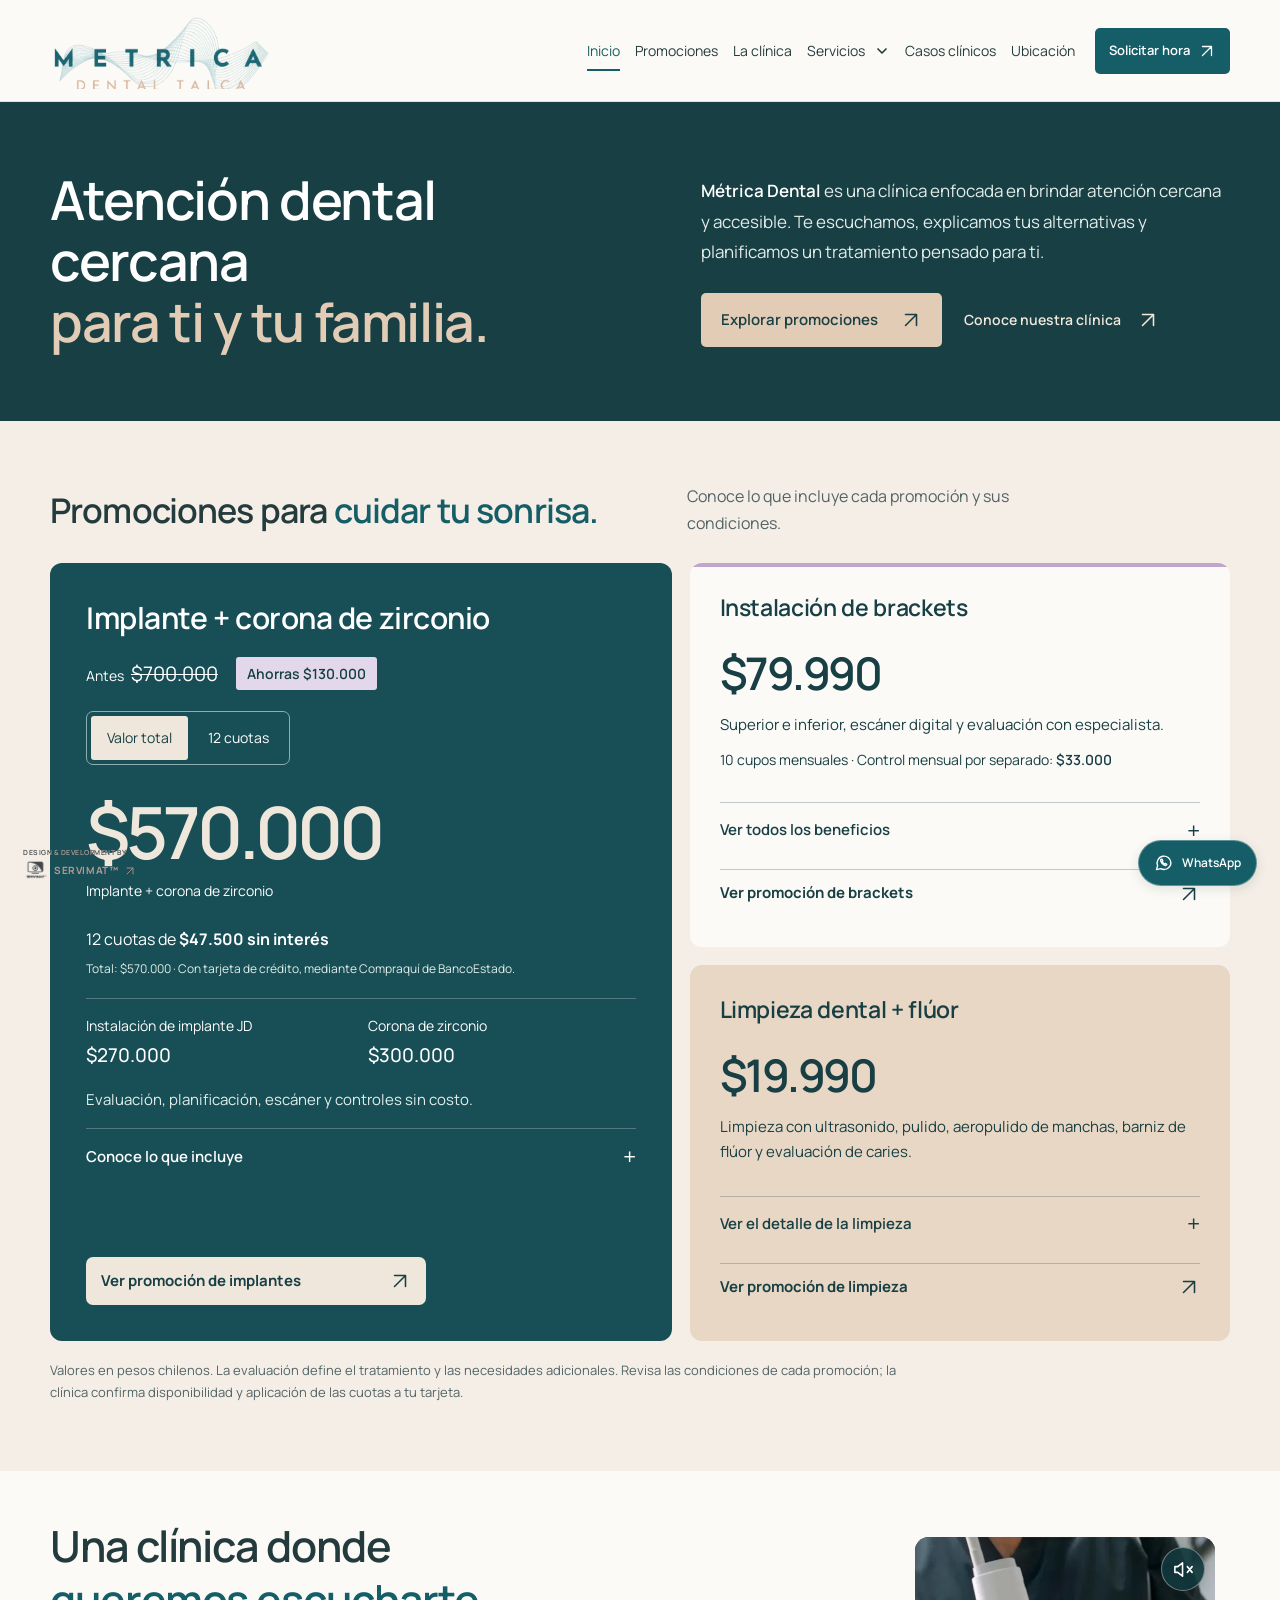
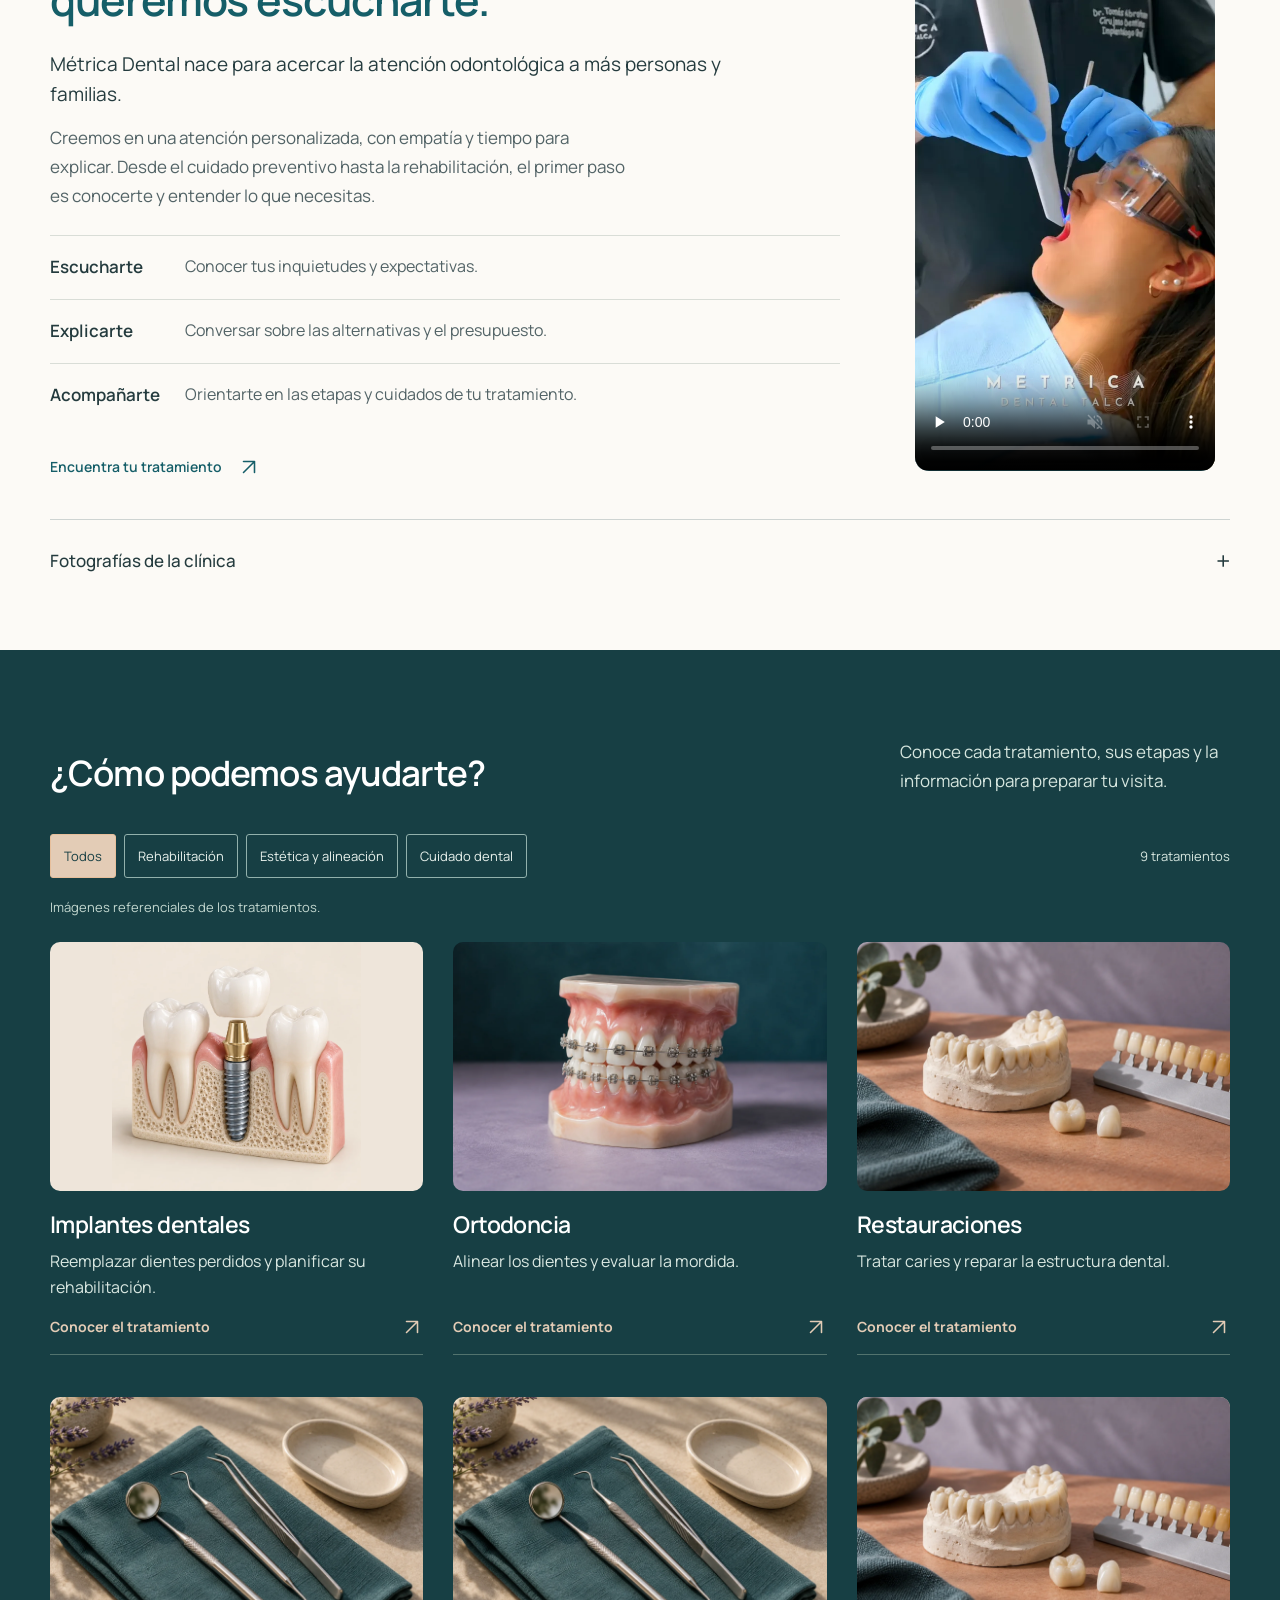
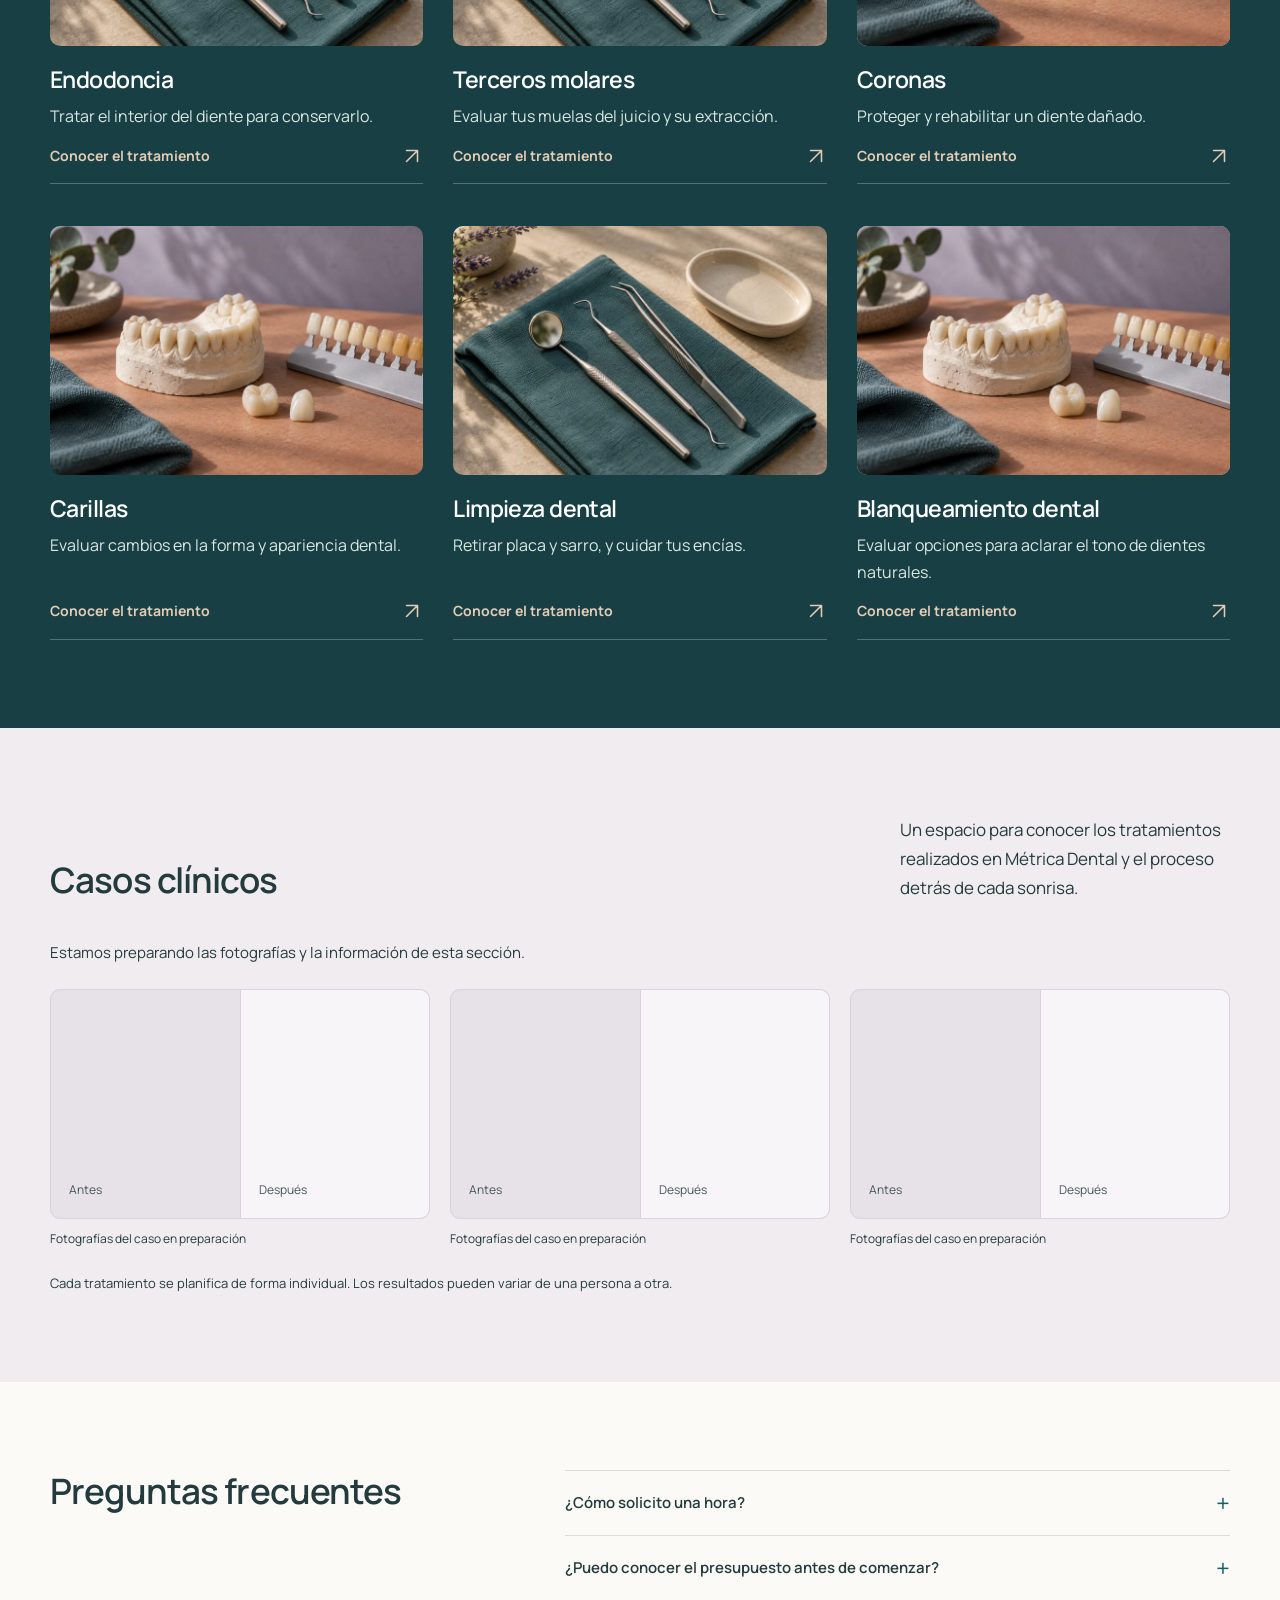
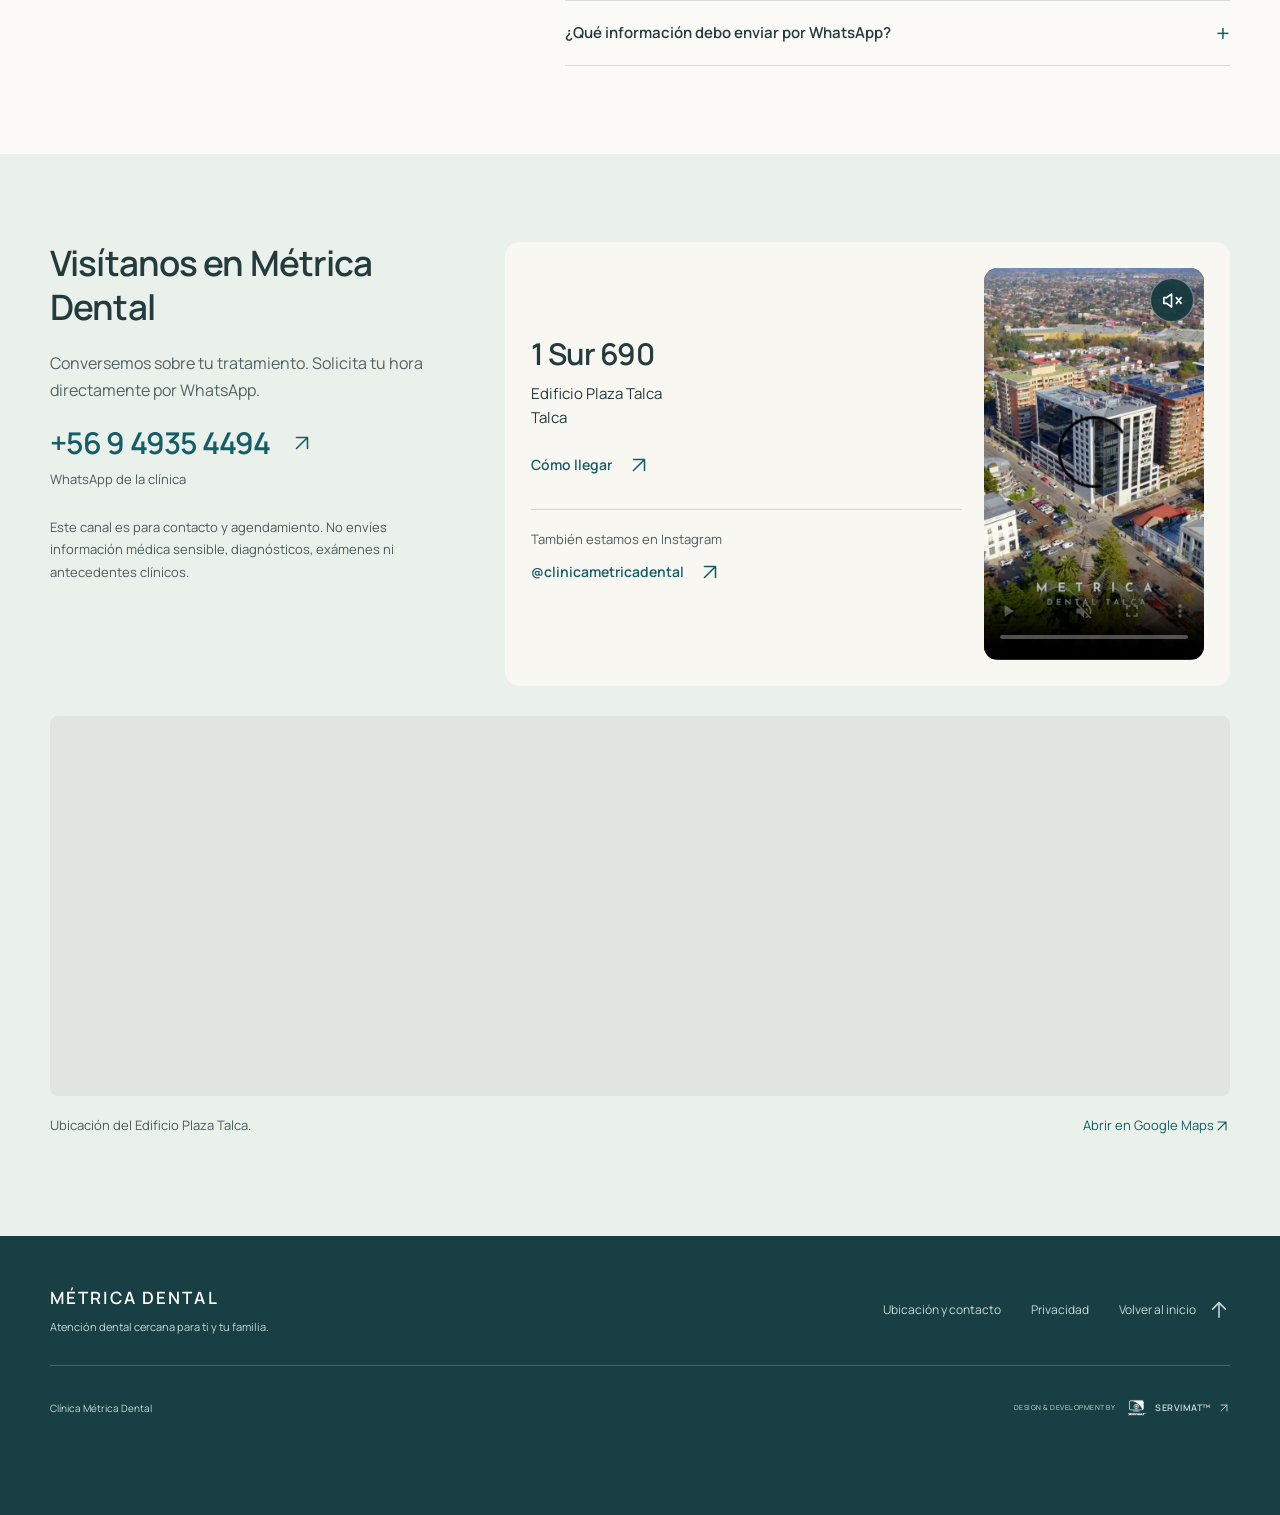
==== site/index.html @ 556d8498 "Apply approved draft palette only to homepage" ====
<!doctype html>
<html lang="es-CL">
<head>
  <meta charset="utf-8">
  <meta name="viewport" content="width=device-width, initial-scale=1, viewport-fit=cover">
  <meta name="robots" content="index, follow">
  <meta name="theme-color" content="#155e68">
  <title>Métrica Dental · Atención dental para ti y tu familia</title>
  <meta name="description" content="Atención dental cercana para ti y tu familia. Conoce la clínica, sus tratamientos, promociones y ubicación. Solicita tu hora por WhatsApp.">
  <meta property="og:title" content="Métrica Dental · Atención dental para ti y tu familia">
  <meta property="og:description" content="Atención dental cercana para ti y tu familia. Conoce la clínica, sus tratamientos, promociones y ubicación. Solicita tu hora por WhatsApp.">
  <meta property="og:type" content="website">
  <meta property="og:locale" content="es_CL">
  <link rel="canonical" href="https://metricadental.cl/">
  <meta property="og:url" content="https://metricadental.cl/">
  <meta property="og:site_name" content="Métrica Dental">
  <link rel="icon" href="favicon.ico?v=clinic-3" sizes="any">
  <link rel="icon" type="image/png" href="assets/favicon-clinica-transparente.png" sizes="192x192">
  <link rel="apple-touch-icon" href="assets/apple-touch-icon.png?v=clinic-2">
  <link rel="stylesheet" href="styles.css?v=dd9e90a23cf4">
  <link rel="stylesheet" href="home-colors.css?v=558451657355">
  <script src="script.js?v=d3434cabc00f" defer></script>
</head>
<body class="clinic-home">
  <a class="skip-link" href="#contenido">Saltar al contenido</a>
  <header class="site-header">
    <div class="header-inner wrap">
      <a class="brand" href="#inicio" aria-label="Métrica Dental, inicio"><span class="logo-crop"><img src="assets/logo.png" alt="Métrica Dental" width="1221" height="1129"></span></a>
      <div class="header-actions"><a class="header-home" href="#inicio" aria-current="location">Inicio</a><button class="menu-toggle" type="button" aria-expanded="false" aria-controls="navigation"><span>Menú</span><svg viewBox="0 0 24 24" aria-hidden="true"><path d="M4 8h16M4 16h16"/></svg></button></div>
      <nav id="navigation" class="navigation" aria-label="Navegación principal">
        <a href="#inicio" aria-current="location">Inicio</a>
        <a href="#promociones">Promociones</a>
        <a href="#clinica">La clínica</a>
        <details class="services-menu"><summary>Servicios <svg viewBox="0 0 16 16" aria-hidden="true"><path d="m4 6 4 4 4-4"/></svg></summary><div class="service-submenu">
              <a href="implantes.html">Implantes dentales</a>
              <a href="ortodoncia.html">Ortodoncia</a>
              <a href="restauraciones.html">Restauraciones</a>
              <a href="endodoncia.html">Endodoncia</a>
              <a href="terceros-molares.html">Terceros molares</a>
              <a href="coronas.html">Coronas</a>
              <a href="carillas.html">Carillas</a>
              <a href="limpieza-dental.html">Limpieza dental</a>
              <a href="blanqueamiento.html">Blanqueamiento dental</a>
              <a class="all-services" href="#tratamientos">Ver todos los servicios <svg class="icon-arrow icon-arrow-ne" viewBox="0 0 24 24" aria-hidden="true" focusable="false"><path d="M6 18 18 6M6 6h12v12"/></svg></a>
        </div></details>
        <a href="#casos">Casos clínicos</a><a href="#contacto">Ubicación</a>
        <a class="button button-small" href="https://wa.me/56949354494?text=Hola%2C%20quiero%20solicitar%20una%20hora%20en%20M%C3%A9trica%20Dental." target="_blank" rel="noopener noreferrer">Solicitar hora <svg class="icon-arrow icon-arrow-ne" viewBox="0 0 24 24" aria-hidden="true" focusable="false"><path d="M6 18 18 6M6 6h12v12"/></svg></a>
      </nav>
    </div>
  </header>
  <main id="contenido">

    <section class="clinic-intro-band" id="inicio" aria-labelledby="hero-title"><div class="clinic-intro wrap">
      <h1 id="hero-title">Atención dental cercana <span>para ti y tu familia.</span></h1>
      <div class="clinic-intro-copy"><p><strong>Métrica Dental</strong> es una clínica enfocada en brindar atención cercana y accesible. Te escuchamos, explicamos tus alternativas y planificamos un tratamiento pensado para ti.</p><div class="intro-links"><a class="button button-sand" href="#promociones">Explorar promociones <svg class="icon-arrow icon-arrow-ne" viewBox="0 0 24 24" aria-hidden="true" focusable="false"><path d="M6 18 18 6M6 6h12v12"/></svg></a><a class="text-link" href="#clinica">Conoce nuestra clínica <svg class="icon-arrow icon-arrow-ne" viewBox="0 0 24 24" aria-hidden="true" focusable="false"><path d="M6 18 18 6M6 6h12v12"/></svg></a></div></div>
    </div></section>
    <section class="home-promotions" id="promociones" aria-labelledby="promotions-title">
      <div class="wrap">
        <div class="promotions-heading">
          <h2 id="promotions-title">Promociones para <span>cuidar tu sonrisa.</span></h2>
          <p>Conoce lo que incluye cada promoción y sus condiciones.</p>
        </div>
        <!-- Añadir ofertas como artículos hermanos. Guía y plantilla: docs/PROMOCIONES.md. -->
        <div class="promotion-showcase">
          <article class="home-offer home-offer-featured" aria-labelledby="implant-offer-title">
            <h3 id="implant-offer-title">Implante + corona de zirconio</h3>
            <div class="promotion-comparison"><p>Antes <s>$700.000</s></p><strong>Ahorras $130.000</strong></div><div class="price-switch" data-price-switch>
              <div class="price-options" role="group" aria-label="Ver precio total o en cuotas" hidden>
                <button type="button" data-price-mode="total" aria-pressed="true">Valor total</button><button type="button" data-price-mode="installments" aria-pressed="false">12 cuotas</button>
              </div>
              <p class="promotion-price" aria-live="polite" aria-atomic="true"><strong data-price-amount>$570.000</strong><span data-price-caption>Implante + corona de zirconio</span></p>
              <p class="price-payment-note">12 cuotas de <strong>$47.500 sin interés</strong><span>Total: $570.000 · Con tarjeta de crédito, mediante Compraquí de BancoEstado.</span></p>
            </div>
            <div class="home-offer-breakdown"><p>Instalación de implante JD <strong>$270.000</strong></p><p>Corona de zirconio <strong>$300.000</strong></p></div>
            <p class="home-offer-includes">Evaluación, planificación, escáner y controles sin costo.</p>
            <details class="promotion-details"><summary>Conoce lo que incluye <span aria-hidden="true">+</span></summary><div class="home-implant-preview"><img src="assets/implante-3d.webp" alt="Ilustración de un implante y su corona, entre dos dientes" width="1254" height="1254" loading="lazy"><div class="implant-credentials">
              <div class="implant-origin"><img src="assets/jdentalcare.png" alt="JDentalCare" width="201" height="170" loading="lazy"><div class="implant-italy"><svg class="italy-flag" viewBox="0 0 60 40" aria-hidden="true" focusable="false"><path fill="#009246" d="M0 0h20v40H0z"/><path fill="#fff" d="M20 0h20v40H20z"/><path fill="#ce2b37" d="M40 0h20v40H40z"/></svg><p><strong>Made in Italy</strong><span>Implante de origen italiano</span></p></div></div>
              <div class="implant-guarantee"><svg class="guarantee-seal" viewBox="0 0 48 52" aria-hidden="true" focusable="false"><path d="M24 3 42 10v14c0 11-8 20-18 25C14 44 6 35 6 24V10Z"/><path d="M24 25c-3-5-5-7-8-7a7 7 0 0 0 0 14c3 0 5-2 8-7s5-7 8-7a7 7 0 0 1 0 14c-3 0-5-2-8-7Z"/></svg><p><strong>Garantía de por vida</strong><span>Para tu implante y corona.</span></p><p class="implant-guarantee-condition">Siempre que asistas a los controles indicados, incluidos en tu tratamiento.</p></div>
            </div></div><p>Corona de zirconio con laboratorio y aditamentos.</p><p class="illustration-note">Ilustración referencial; no representa un modelo específico.</p></details>
            <a class="home-offer-link" href="implantes.html#promocion">Ver promoción de implantes <svg class="icon-arrow icon-arrow-ne" viewBox="0 0 24 24" aria-hidden="true" focusable="false"><path d="M6 18 18 6M6 6h12v12"/></svg></a>
          </article>
          <article class="home-offer home-offer-lilac" aria-labelledby="brackets-offer-title">
            <div class="home-offer-top"><h3 id="brackets-offer-title">Instalación de brackets</h3><p class="home-offer-price">$79.990</p></div>
            <p class="home-offer-includes">Superior e inferior, escáner digital y evaluación con especialista.</p>
            <p class="home-offer-detail">10 cupos mensuales · Control mensual por separado: <strong>$33.000</strong></p>
            <details class="promotion-details"><summary>Ver todos los beneficios <span aria-hidden="true">+</span></summary><ul><li>Instalación superior e inferior.</li><li>Escáner digital y evaluación con especialista.</li><li>40% de descuento en tratamientos adicionales: caries, limpiezas y extracciones.</li></ul></details><a class="home-offer-link" href="ortodoncia.html#promocion">Ver promoción de brackets <svg class="icon-arrow icon-arrow-ne" viewBox="0 0 24 24" aria-hidden="true" focusable="false"><path d="M6 18 18 6M6 6h12v12"/></svg></a>
          </article>
          <article class="home-offer home-offer-sand" aria-labelledby="cleaning-offer-title">
            <div class="home-offer-top"><h3 id="cleaning-offer-title">Limpieza dental <span>+ flúor</span></h3><p class="home-offer-price">$19.990</p></div>
            <p class="home-offer-includes">Limpieza con ultrasonido, pulido, aeropulido de manchas, barniz de flúor y evaluación de caries.</p>
            <details class="promotion-details"><summary>Ver el detalle de la limpieza <span aria-hidden="true">+</span></summary><ul><li>Destartraje supragingival con ultrasonido.</li><li>Pulido coronario con pasta profiláctica.</li><li>Aeropulido de manchas.</li><li>Aplicación de barniz de flúor.</li><li>Evaluación de caries.</li></ul></details><a class="home-offer-link" href="limpieza-dental.html#promocion">Ver promoción de limpieza <svg class="icon-arrow icon-arrow-ne" viewBox="0 0 24 24" aria-hidden="true" focusable="false"><path d="M6 18 18 6M6 6h12v12"/></svg></a>
          </article>
        </div>
        <p class="home-promotions-note">Valores en pesos chilenos. La evaluación define el tratamiento y las necesidades adicionales. Revisa las condiciones de cada promoción; la clínica confirma disponibilidad y aplicación de las cuotas a tu tarjeta.</p>
      </div>
    </section>
    <section class="clinic-story section" id="clinica" aria-labelledby="about-title"><div class="wrap">
      <div class="clinic-story-grid"><div class="clinic-story-copy"><h2 id="about-title">Una clínica donde<br><span>queremos escucharte.</span></h2><p class="lead">Métrica Dental nace para acercar la atención odontológica a más personas y familias.</p><p>Creemos en una atención personalizada, con empatía y tiempo para explicar. Desde el cuidado preventivo hasta la rehabilitación, el primer paso es conocerte y entender lo que necesitas.</p><ul class="clinic-values"><li><strong>Escucharte</strong><span>Conocer tus inquietudes y expectativas.</span></li><li><strong>Explicarte</strong><span>Conversar sobre las alternativas y el presupuesto.</span></li><li><strong>Acompañarte</strong><span>Orientarte en las etapas y cuidados de tu tratamiento.</span></li></ul><a class="text-link" href="#tratamientos">Encuentra tu tratamiento <svg class="icon-arrow icon-arrow-ne" viewBox="0 0 24 24" aria-hidden="true" focusable="false"><path d="M6 18 18 6M6 6h12v12"/></svg></a></div>
      <figure class="video-card video-portrait"><video controls muted loop playsinline preload="none" width="540" height="960" poster="assets/videos/tecnologia.webp" aria-label="Tecnología para planificar tu tratamiento"><source src="assets/videos/tecnologia.mp4" type="video/mp4">Tu navegador no puede reproducir este video. <a href="assets/videos/tecnologia.mp4">Abrir video</a></video></figure></div>
      <details class="clinic-photo-disclosure" id="galeria"><summary>Fotografías de la clínica <span aria-hidden="true">+</span></summary><div class="clinic-photo-slots"><figure class="media-placeholder"><div class="media-placeholder-art" aria-hidden="true"><svg viewBox="0 0 48 48"><rect x="7" y="9" width="34" height="30" rx="2"/><circle cx="17" cy="19" r="3"/><path d="m8 34 10-9 7 6 7-11 9 14"/></svg></div><figcaption>Nuestros espacios<span>Fotografías en preparación</span></figcaption></figure><figure class="media-placeholder"><div class="media-placeholder-art" aria-hidden="true"><svg viewBox="0 0 48 48"><rect x="7" y="9" width="34" height="30" rx="2"/><circle cx="17" cy="19" r="3"/><path d="m8 34 10-9 7 6 7-11 9 14"/></svg></div><figcaption>Así te acompañamos<span>Fotografías en preparación</span></figcaption></figure></div></details>
    </div></section>
    <section class="services section" id="tratamientos" aria-labelledby="treatments-title"><div class="wrap"><div class="section-heading"><h2 id="treatments-title">¿Cómo podemos ayudarte?</h2><p>Conoce cada tratamiento, sus etapas y la información para preparar tu visita.</p></div><div class="service-browser" hidden><div class="service-filters" role="group" aria-label="Explorar servicios por área"><button type="button" data-service-filter="todos" aria-controls="service-grid" aria-pressed="true">Todos</button><button type="button" data-service-filter="rehabilitacion" aria-controls="service-grid" aria-pressed="false">Rehabilitación</button><button type="button" data-service-filter="estetica" aria-controls="service-grid" aria-pressed="false">Estética y alineación</button><button type="button" data-service-filter="cuidado" aria-controls="service-grid" aria-pressed="false">Cuidado dental</button></div><p class="service-count" aria-live="polite" aria-atomic="true">9 tratamientos</p></div><p class="service-photo-note">Imágenes referenciales de los tratamientos.</p><div class="service-grid" id="service-grid"><a class="service-link" href="implantes.html" data-service-category="rehabilitacion"><span class="service-thumb"><img src="assets/implante-3d.webp" alt="" width="1200" height="800" loading="lazy"></span><h3>Implantes dentales</h3><p>Reemplazar dientes perdidos y planificar su rehabilitación.</p><span class="service-more">Conocer el tratamiento <svg class="icon-arrow icon-arrow-ne" viewBox="0 0 24 24" aria-hidden="true" focusable="false"><path d="M6 18 18 6M6 6h12v12"/></svg></span></a><a class="service-link" href="ortodoncia.html" data-service-category="estetica"><span class="service-thumb"><img src="assets/ortodoncia-referencial.webp" alt="" width="1200" height="800" loading="lazy"></span><h3>Ortodoncia</h3><p>Alinear los dientes y evaluar la mordida.</p><span class="service-more">Conocer el tratamiento <svg class="icon-arrow icon-arrow-ne" viewBox="0 0 24 24" aria-hidden="true" focusable="false"><path d="M6 18 18 6M6 6h12v12"/></svg></span></a><a class="service-link" href="restauraciones.html" data-service-category="rehabilitacion"><span class="service-thumb"><img src="assets/rehabilitacion-referencial.webp" alt="" width="1200" height="800" loading="lazy"></span><h3>Restauraciones</h3><p>Tratar caries y reparar la estructura dental.</p><span class="service-more">Conocer el tratamiento <svg class="icon-arrow icon-arrow-ne" viewBox="0 0 24 24" aria-hidden="true" focusable="false"><path d="M6 18 18 6M6 6h12v12"/></svg></span></a><a class="service-link" href="endodoncia.html" data-service-category="rehabilitacion"><span class="service-thumb"><img src="assets/cuidado-dental-referencial.webp" alt="" width="1200" height="800" loading="lazy"></span><h3>Endodoncia</h3><p>Tratar el interior del diente para conservarlo.</p><span class="service-more">Conocer el tratamiento <svg class="icon-arrow icon-arrow-ne" viewBox="0 0 24 24" aria-hidden="true" focusable="false"><path d="M6 18 18 6M6 6h12v12"/></svg></span></a><a class="service-link" href="terceros-molares.html" data-service-category="cuidado"><span class="service-thumb"><img src="assets/cuidado-dental-referencial.webp" alt="" width="1200" height="800" loading="lazy"></span><h3>Terceros molares</h3><p>Evaluar tus muelas del juicio y su extracción.</p><span class="service-more">Conocer el tratamiento <svg class="icon-arrow icon-arrow-ne" viewBox="0 0 24 24" aria-hidden="true" focusable="false"><path d="M6 18 18 6M6 6h12v12"/></svg></span></a><a class="service-link" href="coronas.html" data-service-category="rehabilitacion"><span class="service-thumb"><img src="assets/rehabilitacion-referencial.webp" alt="" width="1200" height="800" loading="lazy"></span><h3>Coronas</h3><p>Proteger y rehabilitar un diente dañado.</p><span class="service-more">Conocer el tratamiento <svg class="icon-arrow icon-arrow-ne" viewBox="0 0 24 24" aria-hidden="true" focusable="false"><path d="M6 18 18 6M6 6h12v12"/></svg></span></a><a class="service-link" href="carillas.html" data-service-category="estetica"><span class="service-thumb"><img src="assets/rehabilitacion-referencial.webp" alt="" width="1200" height="800" loading="lazy"></span><h3>Carillas</h3><p>Evaluar cambios en la forma y apariencia dental.</p><span class="service-more">Conocer el tratamiento <svg class="icon-arrow icon-arrow-ne" viewBox="0 0 24 24" aria-hidden="true" focusable="false"><path d="M6 18 18 6M6 6h12v12"/></svg></span></a><a class="service-link" href="limpieza-dental.html" data-service-category="cuidado"><span class="service-thumb"><img src="assets/cuidado-dental-referencial.webp" alt="" width="1200" height="800" loading="lazy"></span><h3>Limpieza dental</h3><p>Retirar placa y sarro, y cuidar tus encías.</p><span class="service-more">Conocer el tratamiento <svg class="icon-arrow icon-arrow-ne" viewBox="0 0 24 24" aria-hidden="true" focusable="false"><path d="M6 18 18 6M6 6h12v12"/></svg></span></a><a class="service-link" href="blanqueamiento.html" data-service-category="estetica"><span class="service-thumb"><img src="assets/rehabilitacion-referencial.webp" alt="" width="1200" height="800" loading="lazy"></span><h3>Blanqueamiento dental</h3><p>Evaluar opciones para aclarar el tono de dientes naturales.</p><span class="service-more">Conocer el tratamiento <svg class="icon-arrow icon-arrow-ne" viewBox="0 0 24 24" aria-hidden="true" focusable="false"><path d="M6 18 18 6M6 6h12v12"/></svg></span></a></div></div></section>

    <section class="clinical-cases section" id="casos" aria-labelledby="cases-title">
      <div class="wrap">
        <div class="section-heading"><h2 id="cases-title">Casos clínicos</h2><p>Un espacio para conocer los tratamientos realizados en Métrica Dental y el proceso detrás de cada sonrisa.</p></div>
        <p class="media-pending">Estamos preparando las fotografías y la información de esta sección.</p>
        <!-- Sustituir cada espacio por un caso real autorizado. Plantilla: docs/MEDIOS.md. -->
        <div class="clinical-cases-grid">
          <div class="case-placeholder"><div class="case-image-slots" aria-hidden="true"><span>Antes</span><span>Después</span></div><p>Fotografías del caso en preparación</p></div>
          <div class="case-placeholder"><div class="case-image-slots" aria-hidden="true"><span>Antes</span><span>Después</span></div><p>Fotografías del caso en preparación</p></div>
          <div class="case-placeholder"><div class="case-image-slots" aria-hidden="true"><span>Antes</span><span>Después</span></div><p>Fotografías del caso en preparación</p></div>
        </div>
        <p class="clinical-note">Cada tratamiento se planifica de forma individual. Los resultados pueden variar de una persona a otra.</p>
      </div>
    </section>


<section class="faq section wrap" id="preguntas" aria-labelledby="faq-title"><h2 id="faq-title">Preguntas frecuentes</h2><div class="faq-list"><details><summary>¿Cómo solicito una hora?<span aria-hidden="true">+</span></summary><p>Escríbenos por WhatsApp. La clínica confirma contigo la disponibilidad y el horario de atención.</p></details><details><summary>¿Puedo conocer el presupuesto antes de comenzar?<span aria-hidden="true">+</span></summary><p>Sí. La evaluación permite definir el tratamiento y explicar sus valores. También puedes revisar las promociones y sus condiciones en la página de cada servicio.</p></details><details><summary>¿Qué información debo enviar por WhatsApp?<span aria-hidden="true">+</span></summary><p>Indica que deseas solicitar una hora y el tratamiento que te interesa. No envíes diagnósticos, exámenes ni antecedentes médicos en el mensaje de contacto inicial.</p></details></div></section><section class="contact section" id="contacto" aria-labelledby="contact-title"><div class="wrap">
      <div class="contact-layout"><div class="contact-copy"><h2 id="contact-title">Visítanos en Métrica Dental</h2><p>Conversemos sobre tu tratamiento. Solicita tu hora directamente por WhatsApp.</p><a class="contact-phone" href="https://wa.me/56949354494?text=Hola%2C%20quiero%20solicitar%20una%20hora%20en%20M%C3%A9trica%20Dental." target="_blank" rel="noopener noreferrer">+56 9 4935 4494 <svg class="icon-arrow icon-arrow-ne" viewBox="0 0 24 24" aria-hidden="true" focusable="false"><path d="M6 18 18 6M6 6h12v12"/></svg></a><span class="contact-channel">WhatsApp de la clínica</span><p class="privacy-note">Este canal es para contacto y agendamiento. No envíes información médica sensible, diagnósticos, exámenes ni antecedentes clínicos.</p></div>
      <div class="location"><div class="location-content"><address>1 Sur 690<span>Edificio Plaza Talca<br>Talca</span></address><a class="text-link" href="https://maps.app.goo.gl/6zYxd3dHFrWPg6Hu7" target="_blank" rel="noopener noreferrer">Cómo llegar <svg class="icon-arrow icon-arrow-ne" viewBox="0 0 24 24" aria-hidden="true" focusable="false"><path d="M6 18 18 6M6 6h12v12"/></svg></a><div class="location-social"><span>También estamos en Instagram</span><a href="https://www.instagram.com/clinicametricadental/" target="_blank" rel="noopener noreferrer">@clinicametricadental <svg class="icon-arrow icon-arrow-ne" viewBox="0 0 24 24" aria-hidden="true" focusable="false"><path d="M6 18 18 6M6 6h12v12"/></svg></a></div></div><figure class="video-card video-portrait"><video controls muted loop playsinline preload="none" width="540" height="960" poster="assets/videos/ubicacion.webp" aria-label="Un vistazo a nuestra ubicación"><source src="assets/videos/ubicacion.mp4" type="video/mp4">Tu navegador no puede reproducir este video. <a href="assets/videos/ubicacion.mp4">Abrir video</a></video></figure></div></div>
      <figure class="location-map"><iframe title="Google Maps: ubicación del Edificio Plaza Talca" src="https://www.google.com/maps/embed?pb=!1m14!1m8!1m3!1d3047.9128780047295!2d-71.6674969!3d-35.4273776!3m2!1i1024!2i768!4f13.1!3m3!1m2!1s0x9665c6a076110b65%3A0xe4911ef7ce898f44!2sEdificio%20Plaza%20Talca!5e1!3m2!1ses-419!2scl!4v1790452827429!5m2!1ses-419!2scl" width="1180" height="380" loading="lazy" referrerpolicy="strict-origin-when-cross-origin" allowfullscreen></iframe><figcaption>Ubicación del Edificio Plaza Talca. <a href="https://maps.app.goo.gl/6zYxd3dHFrWPg6Hu7" target="_blank" rel="noopener noreferrer">Abrir en Google Maps <svg class="icon-arrow icon-arrow-ne" viewBox="0 0 24 24" aria-hidden="true" focusable="false"><path d="M6 18 18 6M6 6h12v12"/></svg></a></figcaption></figure>
    </div></section>
  </main>
  <footer class="site-footer" id="footer">
    <div class="wrap footer-top"><div><p class="footer-name">MÉTRICA DENTAL</p><p>Atención dental cercana para ti y tu familia.</p></div><a href="#contacto">Ubicación y contacto</a><a href="privacidad.html">Privacidad</a><a href="#inicio">Volver al inicio <svg class="icon-arrow icon-arrow-up" viewBox="0 0 24 24" aria-hidden="true" focusable="false"><path d="M12 20V4m-7 7 7-7 7 7"/></svg></a></div>
    <div class="wrap footer-bottom"><small>Clínica Métrica Dental</small><div class="servimat-credit-row"><span>DESIGN &amp; DEVELOPMENT BY</span><a class="servimat-credit" href="https://www.instagram.com/servimat._/" target="_blank" rel="noopener noreferrer" aria-label="Diseño y desarrollo por SERVIMAT, visitar Instagram"><img src="assets/servimat.png" alt="" width="834" height="834"><strong>SERVIMAT™</strong><svg class="icon-arrow icon-arrow-ne" viewBox="0 0 24 24" aria-hidden="true" focusable="false"><path d="M6 18 18 6M6 6h12v12"/></svg></a></div></div>
  </footer>
  <a class="servimat-watermark" href="https://www.instagram.com/servimat._/" target="_blank" rel="noopener noreferrer" aria-label="Diseño y desarrollo por SERVIMAT, visitar Instagram"><span class="servimat-label">DESIGN &amp; DEVELOPMENT BY</span><span class="servimat-brand"><img src="assets/servimat.png" alt="" width="834" height="834"><strong>SERVIMAT™</strong><svg class="icon-arrow icon-arrow-ne" viewBox="0 0 24 24" aria-hidden="true" focusable="false"><path d="M6 18 18 6M6 6h12v12"/></svg></span></a>
  <a class="whatsapp-float" href="https://wa.me/56949354494?text=Hola%2C%20quiero%20solicitar%20una%20hora%20en%20M%C3%A9trica%20Dental." target="_blank" rel="noopener noreferrer" aria-label="Contactar por WhatsApp (abre otra pestaña)"><svg viewBox="0 0 24 24" aria-hidden="true"><path d="M20.3 11.5a8.3 8.3 0 0 1-12.2 7.3L3 20l1.3-4.9a8.3 8.3 0 1 1 16-3.6Z"/><path d="M8.1 7.7c-.8 2.4 2.4 6.8 5.4 7.3.8.1 1.5-.3 1.9-1.4l-2-1.1-.9.8a7.2 7.2 0 0 1-2.6-3l.6-.9-1-2Z"/></svg><span>WhatsApp</span></a>

</body>
</html>
---- site/styles.css ----
@font-face { font-family: Manrope; src: url('assets/fonts/manrope-400.ttf') format('truetype'); font-weight: 400; font-display: swap; }
@font-face { font-family: Manrope; src: url('assets/fonts/manrope-500.ttf') format('truetype'); font-weight: 500; font-display: swap; }
@font-face { font-family: Manrope; src: url('assets/fonts/manrope-600.ttf') format('truetype'); font-weight: 600; font-display: swap; }
@font-face { font-family: Manrope; src: url('assets/fonts/manrope-700.ttf') format('truetype'); font-weight: 700; font-display: swap; }

:root {
  --teal: #155e68;
  --deep: #173f44;
  --sand: #d8c1aa;
  --sand-light: #eee5da;
  --lilac: #e8e1ee;
  --paper: #fafaf7;
  --ink: #24383b;
  --muted: #58676a;
  --line: #d8dfdb;
  --font: Manrope, 'Segoe UI', Arial, sans-serif;
}
* { box-sizing: border-box; }
html { scroll-behavior: smooth; scroll-padding-top: 106px; }
body { margin: 0; background: var(--paper); color: var(--ink); font: 400 15px/1.7 var(--font); }
img, video { max-width: 100%; display: block; }
a { color: inherit; text-decoration: none; }
button { font: inherit; color: inherit; }
svg { display: block; fill: none; stroke: currentColor; stroke-width: 1.65; stroke-linecap: round; stroke-linejoin: round; }
h1, h2, h3, p, figure { margin: 0; }
h1, h2, h3 { font-weight: 600; letter-spacing: -.04em; }
h1 { font-size: clamp(31px, 8.7vw, 40px); line-height: 1.18; }
h2 { font-size: 28px; line-height: 1.25; }
h3 { font-size: 18px; line-height: 1.35; }
a, button, summary { -webkit-tap-highlight-color: transparent; }
:focus-visible { outline: 3px solid #956213; outline-offset: 5px; }
.wrap { width: min(1180px, calc(100% - 40px)); margin-inline: auto; }
.section { padding-block: 52px; }
.button { min-height: 50px; display: inline-flex; align-items: center; justify-content: space-between; gap: 22px; padding: 14px 19px; border: 1px solid transparent; border-radius: 5px; background: var(--teal); color: white; font-size: 13px; font-weight: 600; line-height: 1.5; transition: background .18s ease; }
.button > span { font-size: 20px; font-weight: 400; line-height: 1; }
.button-small { min-height: 44px; }
.button-sand { color: var(--deep); background: var(--sand-light); }
.text-link { display: inline-flex; align-items: center; justify-content: space-between; gap: 16px; min-height: 44px; color: var(--teal); font-size: 13px; font-weight: 600; }
.text-link > span { font-size: 20px; font-weight: 400; }
.skip-link { position: fixed; top: 8px; left: 8px; padding: 12px; background: white; z-index: 100; transform: translateY(-180%); }
.skip-link:focus { transform: none; }

/* Navigation is available without JavaScript. */
.site-header { position: sticky; top: 0; z-index: 30; background: var(--paper); border-bottom: 1px solid var(--line); }
.header-inner { display: flex; align-items: center; justify-content: space-between; flex-wrap: wrap; gap: 12px; padding-block: 12px; }
.brand { display: inline-flex; flex-shrink: 0; }
.logo-crop { position: relative; display: block; width: 145px; height: 51px; overflow: hidden; }
.logo-crop img { position: absolute; width: 145px; max-width: none; height: auto; top: -37px; left: 0; }
.menu-toggle { display: none; align-items: center; gap: 10px; min-height: 44px; padding: 10px 0 10px 12px; background: transparent; border: 0; font-size: 12px; cursor: pointer; }
.menu-toggle svg { width: 22px; height: 22px; }
.js .menu-toggle { display: flex; }
.navigation { display: flex; flex-direction: column; width: 100%; padding: 5px 0 12px; }
.navigation > a { display: flex; align-items: center; min-height: 46px; padding: 10px 8px; font-size: 14px; }
.navigation > .button { padding-inline: 16px; margin-top: 10px; }
.js .navigation { display: none; }
.js .navigation.is-open { display: flex; }
.header-actions { display: flex; align-items: center; gap: 14px; }
.header-home { display: inline-flex; align-items: center; min-height: 44px; font-size: 12px; color: var(--teal); text-decoration: underline; text-underline-offset: 4px; }
.header-actions .menu-toggle { padding-left: 0; }
.services-menu { position: relative; }
.services-menu > summary { display: flex; align-items: center; justify-content: space-between; gap: 9px; min-height: 46px; padding: 10px 8px; font-size: 14px; cursor: pointer; list-style: none; }
.services-menu > summary::-webkit-details-marker { display: none; }
.services-menu > summary svg { width: 16px; height: 16px; }
.services-menu[open] > summary svg { transform: rotate(180deg); }
.service-submenu { padding: 5px 12px; background: #edf2ef; border-left: 2px solid var(--teal); }
.service-submenu a { display: flex; align-items: center; gap: 16px; min-height: 44px; padding: 9px 10px; font-size: 13px; }
.service-submenu .all-services { border-top: 1px solid #cbd8d2; margin-top: 5px; color: var(--teal); font-weight: 600; }
.navigation [aria-current="page"] { color: var(--teal); font-weight: 700; }
.service-submenu [aria-current="page"] { background: #dce7e1; }
@media (max-width: 1099px) {
  .js .navigation { max-height: calc(100vh - 100px); max-height: calc(100svh - 100px); overflow-y: auto; overscroll-behavior: contain; }
}
@media (min-width: 1100px) {
  .header-actions { display: none; }
  .services-menu > summary { padding-inline: 0; font-size: 12px; }
  .service-submenu { position: absolute; z-index: 31; top: 100%; left: -16px; width: 275px; padding: 10px; max-height: calc(100vh - 110px); overflow-y: auto; border: 1px solid var(--line); background: var(--paper); box-shadow: 0 12px 28px #173f441a; }
}
@media (hover: hover) and (pointer: fine) {
  .service-submenu a:hover { background: #e2ebe5; }
  .services-menu > summary:hover { color: var(--teal); }
}

/* Copy and photography have separate space, without overlays. */
.hero { display: grid; gap: 29px; padding-top: 32px; padding-bottom: 27px; }
.hero h1 { max-width: 20ch; }
.hero-description { margin-top: 18px; color: var(--muted); font-size: 15px; line-height: 1.7; max-width: 46ch; }
.hero .button { margin-top: 23px; width: 100%; max-width: 345px; }
.hero-helper { margin-top: 10px; font-size: 11px; color: var(--muted); }
.hero-photo { min-width: 0; }
.hero-image { position: relative; aspect-ratio: 1.6; overflow: hidden; border-radius: 7px; background: #d5e1df; }
.hero-image img { width: 100%; height: 132%; max-width: none; object-fit: cover; object-position: 45% top; }
.hero-photo figcaption { display: flex; gap: 15px; align-items: center; justify-content: space-between; font-size: 10px; color: var(--muted); padding-top: 6px; }
.hero-photo figcaption a { display: grid; place-items: center; width: 44px; height: 44px; flex-shrink: 0; color: var(--teal); font-size: 21px; }
.quick-links { border-top: 1px solid var(--line); border-bottom: 1px solid var(--line); }
.quick-links a { display: flex; align-items: center; justify-content: space-between; gap: 16px; padding: 18px 0; font-size: 14px; font-weight: 600; }
.quick-links a + a { border-top: 1px solid var(--line); }
.quick-links small { display: block; font-weight: 500; color: var(--muted); font-size: 8px; letter-spacing: .09em; margin-bottom: 3px; }
.quick-links a > span:last-child { font-size: 22px; color: var(--teal); font-weight: 400; }
.about { display: grid; gap: 26px; }
.about-copy p { color: var(--muted); }
.about-copy .lead { font-size: 19px; line-height: 1.55; color: var(--ink); margin-bottom: 15px; }
.about-copy .text-link { margin-top: 17px; }
.section-heading { display: grid; gap: 18px; margin-bottom: 26px; }
.section-heading > p, .section-description { color: var(--muted); font-size: 14px; }
.section-description { margin-top: 16px; }
.treatments { background: #f0f3f0; }
.treatment-list { border-bottom: 1px solid var(--line); }
.treatment { display: grid; grid-template-columns: 21px 1fr 20px; align-items: start; gap: 12px; border-top: 1px solid var(--line); padding: 22px 0; }
.treatment h3 { font-size: 19px; margin-bottom: 7px; }
.treatment p { font-size: 13px; color: var(--muted); max-width: 36ch; }
.treatment-index { font-size: 10px; color: var(--muted); padding-top: 4px; }
.row-arrow { color: var(--teal); font-size: 21px; line-height: 1.5; }
.treatment-highlight { padding: 23px 16px; margin-bottom: 12px; background: var(--teal); color: white; border: 0; border-radius: 6px; }
.treatment-highlight p, .treatment-highlight .treatment-index, .treatment-highlight .row-arrow { color: #e3eeeb; }
.treatment-label { display: block; margin-top: 16px; font-size: 8px; letter-spacing: .09em; }

.implants { background: var(--deep); color: white; }
.implants :focus-visible, .site-footer :focus-visible { outline-color: var(--sand-light); }
.implants .section-heading > p { color: #d6e1df; }
.implant-layout { display: grid; gap: 28px; }
.video-figure { min-width: 0; }
.video-figure video { width: 100%; aspect-ratio: 16/9; height: auto; background: #0d2e32; border-radius: 6px; }
.video-figure figcaption { display: flex; flex-wrap: wrap; justify-content: space-between; gap: 4px 12px; color: #d6e1df; font-size: 10px; margin-top: 10px; }
.video-figure figcaption > span { color: #b8cecb; }
.implant-detail h3 { font-size: 23px; line-height: 1.4; max-width: 21ch; margin-bottom: 16px; }
.implant-detail p { color: #d6e1df; font-size: 14px; }
.implant-detail .implant-note { color: #bdcecc; font-size: 12px; border-left: 2px solid #8aacab; padding-left: 15px; margin-top: 19px; }
.implant-detail .button { margin-top: 24px; }
.campaign-section { padding-bottom: 5px; }
.campaign { display: grid; gap: 25px; padding: 29px 24px; border-radius: 7px; background: var(--lilac); }
.campaign h2 { font-size: 26px; }
.campaign p { margin-top: 17px; color: var(--muted); font-size: 14px; max-width: 47ch; }
.campaign-action { display: flex; flex-direction: column; gap: 12px; align-items: flex-start; }
.campaign-note { font-size: 10px; color: var(--muted); }
.campaign .button { width: 100%; max-width: 300px; }
.faq { display: grid; gap: 26px; }
.faq-list { border-top: 1px solid var(--line); }
.faq-list details { border-bottom: 1px solid var(--line); }
.faq-list summary { display: flex; justify-content: space-between; gap: 20px; align-items: center; padding: 20px 0; list-style: none; font-size: 14px; font-weight: 600; line-height: 1.6; cursor: pointer; }
.faq-list summary::-webkit-details-marker { display: none; }
.faq-list summary > span { font-size: 24px; line-height: 1; color: var(--teal); font-weight: 400; flex-shrink: 0; }
.faq-list details[open] summary > span { transform: rotate(45deg); }
.faq-list details > p { padding: 0 18px 23px 0; color: var(--muted); font-size: 13px; }

.contact { background: #f0f3f0; }
.contact-layout { display: grid; gap: 32px; }
.contact-copy > p { margin-top: 20px; color: var(--muted); max-width: 43ch; }
.contact-phone { display: inline-flex; min-height: 48px; gap: 20px; align-items: center; margin-top: 13px; color: var(--teal); font-weight: 600; font-size: 24px; letter-spacing: -.03em; }
.contact-phone > span { font-weight: 400; font-size: 22px; }
.contact-channel { display: block; font-size: 11px; color: var(--muted); }
.contact-copy .privacy-note { max-width: 50ch; font-size: 11px; margin-top: 26px; }
.location { background: var(--sand-light); padding: 26px 23px; border-radius: 7px; }
.location-pin { width: 28px; height: 28px; color: var(--teal); margin-bottom: 22px; }
.location address { font-size: 25px; font-weight: 600; font-style: normal; line-height: 1.3; letter-spacing: -.025em; }
.location address > span { display: block; margin-top: 9px; font-weight: 400; font-size: 15px; line-height: 1.6; letter-spacing: 0; }
.location .text-link { margin-top: 13px; font-size: 12px; }
.location-social { margin-top: 23px; padding-top: 20px; border-top: 1px solid #cfbfaf; display: flex; flex-direction: column; }
.location-social > span { font-size: 10px; color: var(--muted); }
.location-social a { display: inline-flex; min-height: 44px; align-items: center; gap: 15px; font-size: 13px; font-weight: 600; color: var(--teal); }

/* Permanent footer credit replaces the floating signature near the end. */
.site-footer { background: var(--deep); color: white; padding: 37px 0 calc(85px + env(safe-area-inset-bottom, 0px)); }
.footer-top { display: flex; flex-wrap: wrap; gap: 20px 28px; padding-bottom: 22px; border-bottom: 1px solid #486569; }
.footer-top > div { flex-basis: 100%; }
.footer-name { font-size: 17px; letter-spacing: .12em; font-weight: 600; margin-bottom: 6px; }
.footer-top p:not(.footer-name) { font-size: 11px; color: #c8d8d5; }
.footer-top > a { display: inline-flex; align-items: center; gap: 12px; min-height: 44px; font-size: 12px; color: #c8d8d5; }
.footer-bottom { display: flex; flex-direction: column; gap: 19px; padding-top: 22px; }
.footer-bottom > small { font-size: 10px; color: #c8d8d5; }
.servimat-credit-row { display: flex; align-items: center; flex-wrap: wrap; gap: 7px 10px; color: #d0d9d7; }
.servimat-credit-row > span { font-size: 7px; letter-spacing: .07em; }
.servimat-credit { display: inline-flex; align-items: center; gap: 7px; width: max-content; min-height: 44px; }
.servimat-credit img { width: 23px; height: 23px; object-fit: contain; }
.servimat-credit strong { font-size: 9px; font-weight: 600; letter-spacing: .06em; }
.servimat-credit > span { font-size: 12px; }

/* White artwork reverses against light sections without a background panel. */
.servimat-watermark { position: fixed; z-index: 60; left: max(15px, env(safe-area-inset-left, 0px)); right: auto; bottom: calc(13px + env(safe-area-inset-bottom, 0px)); display: flex; flex-direction: column; justify-content: center; width: max-content; max-width: 138px; min-height: 44px; color: #fff; mix-blend-mode: difference; opacity: .76; transition: opacity .18s ease, visibility .18s ease; }
.servimat-label { font-size: 6px; font-weight: 600; letter-spacing: .075em; white-space: nowrap; }
.servimat-brand { display: flex; align-items: center; gap: 6px; }
.servimat-brand img { width: 22px; height: 22px; object-fit: contain; }
.servimat-brand strong { font-size: 9px; letter-spacing: .06em; font-weight: 700; }
.servimat-brand > span { font-size: 12px; }
.servimat-watermark.is-hidden { opacity: 0; visibility: hidden; pointer-events: none; }
html:not(.js) .servimat-watermark { display: none; }
.whatsapp-float { position: fixed; z-index: 50; right: max(15px, env(safe-area-inset-right, 0px)); bottom: calc(14px + env(safe-area-inset-bottom, 0px)); display: flex; align-items: center; gap: 8px; min-height: 46px; padding: 11px 15px; color: white; background: var(--teal); border: 1px solid #ffffff50; border-radius: 30px; box-shadow: 0 3px 12px #132f331f; font-size: 11px; font-weight: 600; }
.whatsapp-float svg { width: 20px; height: 20px; }
.legal { max-width: 760px; padding-block: 45px 70px; }
.legal h1 { font-size: 34px; }
.legal h2 { font-size: 23px; margin: 32px 0 14px; }
.legal p { margin-top: 15px; color: var(--muted); }
.legal .notice { padding: 18px; margin-top: 23px; background: var(--lilac); border-radius: 5px; font-size: 13px; }
.back-link { font-size: 12px; min-height: 44px; display: inline-flex; align-items: center; }

@media (hover: hover) and (pointer: fine) {
  .button:hover, .whatsapp-float:hover { background: var(--deep); }
  .button-sand:hover { background: var(--sand); }
  .text-link:hover, .navigation > a:not(.button):hover, .location-social a:hover, .contact-phone:hover, .footer-top > a:hover { text-decoration: underline; text-underline-offset: 5px; }
  .treatment:not(.treatment-highlight):hover h3, .quick-links a:hover { color: var(--teal); }
  .treatment-highlight:hover { background: var(--deep); }
  .servimat-watermark:hover, .servimat-credit:hover { opacity: 1; }
}
@media (min-width: 600px) {
  .wrap { width: min(1180px, calc(100% - 64px)); }
  .section { padding-block: 66px; }
  .hero { padding-top: 42px; gap: 32px; }
  .hero h1 { font-size: 42px; }
  .hero-copy { max-width: 570px; }
  .hero-image { aspect-ratio: 1.9; }
  .quick-links { display: grid; grid-template-columns: repeat(3,1fr); }
  .quick-links a { padding: 22px 15px; font-size: 12px; align-items: flex-start; }
  .quick-links a:first-child { padding-left: 0; }
  .quick-links a:last-child { padding-right: 0; }
  .quick-links a + a { border-top: 0; border-left: 1px solid var(--line); }
  .quick-links small { font-size: 7px; }
  .treatment-list { display: grid; grid-template-columns: 1fr 1fr; column-gap: 28px; }
  .treatment { padding-block: 25px; }
  .treatment-highlight { margin: 0; padding-inline: 15px; }
  .treatment h3 { font-size: 18px; }
  .treatment p { font-size: 12px; }
  .campaign { padding: 35px; }
  .campaign-section { padding-bottom: 0; }
  .contact-layout { grid-template-columns: 1fr 1fr; gap: 32px; }
  .contact-phone { font-size: 22px; }
  .location { padding: 28px; }
  .footer-top { align-items: center; gap: 30px; }
  .footer-top > div { flex: 1; }
  .footer-bottom { flex-direction: row; justify-content: space-between; align-items: center; }
  .servimat-watermark { left: 23px; max-width: 160px; }
  .servimat-label { font-size: 7px; }
  .servimat-brand img { width: 25px; height: 25px; }
  .servimat-brand strong { font-size: 10px; }
  .whatsapp-float { right: 23px; font-size: 12px; }
}
@media (min-width: 900px) {
  h2 { font-size: 35px; }
  .section { padding-block: 88px; }
  .hero { grid-template-columns: 1fr 1fr; align-items: center; gap: 55px; padding-top: 46px; padding-bottom: 33px; }
  .hero h1 { font-size: clamp(40px, 3.75vw, 52px); line-height: 1.18; }
  .hero-description { font-size: 15px; margin-top: 25px; }
  .hero .button { width: auto; margin-top: 29px; }
  .hero-image { height: 425px; aspect-ratio: auto; }
  .hero-photo figcaption { font-size: 10px; }
  .quick-links a { font-size: 14px; padding: 23px 28px; align-items: center; }
  .quick-links small { font-size: 8px; }
  .about { grid-template-columns: 1fr 1fr; gap: 80px; }
  .about-copy .lead { font-size: 21px; }
  .section-heading { display: flex; align-items: end; justify-content: space-between; gap: 60px; margin-bottom: 38px; }
  .section-heading > p { max-width: 330px; }
  .treatment-list { column-gap: 55px; }
  .treatment { grid-template-columns: 26px 1fr 24px; gap: 20px; padding-block: 28px; }
  .treatment h3 { font-size: 21px; }
  .treatment p { font-size: 13px; }
  .treatment-highlight { padding-inline: 22px; }
  .implant-layout { grid-template-columns: 1.28fr 1fr; gap: 58px; align-items: center; }
  .implant-detail h3 { font-size: 25px; }
  .video-figure figcaption { font-size: 11px; }
  .campaign-section { padding-bottom: 0; }
  .campaign { grid-template-columns: 1.4fr 1fr; align-items: center; gap: 70px; padding: 43px 47px; }
  .campaign h2 { font-size: 32px; }
  .campaign-action { justify-self: end; }
  .campaign .button { width: auto; }
  .faq { grid-template-columns: .85fr 1.3fr; gap: 80px; }
  .faq-list summary { font-size: 15px; }
  .faq-list details > p { font-size: 14px; }
  .contact-layout { grid-template-columns: 1fr 1fr; gap: 100px; }
  .contact-phone { font-size: 30px; }
  .location { padding: 36px 40px; }
  .location address { font-size: 30px; }
  .location-social { margin-top: 20px; }
  .footer-top { padding-bottom: 28px; }
  .footer-bottom { padding-top: 20px; }
  .site-footer { padding-top: 48px; }
}
/* Service-led landing: the clinic and its procedures lead the experience. */
.hero-actions { margin-top: 24px; display: flex; flex-direction: column; align-items: flex-start; gap: 8px; }
.hero-actions .button { margin: 0; width: 100%; }
.hero-actions .text-link { font-size: 12px; }
.hero-specialty { min-width: 0; overflow: hidden; background: var(--sand-light); border-radius: 8px; }
.specialty-heading { display: flex; justify-content: space-between; gap: 10px; padding: 19px 20px 0; color: var(--teal); font-size: 8px; letter-spacing: .09em; font-weight: 600; }
.hero-specialty > img { width: 100%; height: auto; }
.hero-specialty figcaption { display: flex; align-items: center; justify-content: space-between; padding: 0 20px 17px; }
.hero-specialty figcaption div { display: grid; gap: 5px; }
.hero-specialty figcaption span { color: var(--muted); font-size: 8px; letter-spacing: .07em; }
.hero-specialty figcaption strong { font-weight: 600; font-size: 19px; }
.hero-specialty figcaption a { display: grid; place-items: center; min-width: 44px; min-height: 44px; font-size: 25px; color: var(--teal); }
.services { background: #edf2ef; }
.service-grid { display: grid; grid-template-columns: 1fr 1fr; column-gap: 22px; }
.service-link { display: flex; flex-direction: column; min-width: 0; padding: 24px 0 22px; border-top: 1px solid #cbd8d2; }
.service-icon { color: var(--teal); margin-bottom: 16px; }
.service-icon svg { width: 40px; height: 40px; stroke-width: 1.4; }
.service-link h3 { font-size: 17px; line-height: 1.3; letter-spacing: -.025em; margin-bottom: 9px; }
.service-link p { font-size: 13px; line-height: 1.65; color: var(--muted); margin-bottom: 18px; }
.service-more { display: flex; align-items: center; gap: 6px; font-size: 10px; font-weight: 700; color: var(--teal); margin-top: auto; }
.service-more span { font-size: 17px; }
.implant-guide { background: var(--paper); }
.implant-intro { display: grid; gap: 28px; }
.implant-visual { min-width: 0; }
.implant-visual img { width: 100%; height: auto; border-radius: 7px; }
.implant-visual > span { display: block; font-size: 10px; color: var(--muted); padding-top: 7px; }
.implant-benefits h3 { font-size: 22px; max-width: 27ch; }
.implant-benefits ul { list-style: none; padding: 0; margin: 18px 0; }
.implant-benefits li { padding: 16px 0; border-bottom: 1px solid var(--line); color: var(--muted); font-size: 14px; }
.implant-benefits li strong { color: var(--ink); font-weight: 600; }
.clinical-note { font-size: 12px; color: var(--muted); line-height: 1.7; }
.process-heading { border-top: 1px solid var(--line); margin-top: 36px; padding-top: 32px; }
.process-heading > span { color: var(--teal); font-size: 9px; letter-spacing: .08em; font-weight: 600; }
.process-heading h3 { font-size: 24px; margin-top: 10px; }
.implant-steps { list-style: none; margin: 25px 0 0; padding: 0; }
.implant-steps li { display: grid; grid-template-columns: 42px 1fr; gap: 17px; position: relative; padding-bottom: 29px; }
.implant-steps li:not(:last-child)::before { content: ''; position: absolute; width: 1px; background: #bed2cf; top: 42px; bottom: 0; left: 20px; }
.step-number { display: grid; align-items: center; justify-items: center; width: 42px; height: 42px; border-radius: 50%; color: var(--teal); background: #e0ebe6; font-size: 13px; font-weight: 600; }
.step-label { display: block; font-size: 9px; font-weight: 700; letter-spacing: .06em; color: var(--teal); margin: 0 0 6px; }
.implant-steps h3 { font-size: 21px; margin-bottom: 11px; }
.implant-steps p { color: var(--muted); font-size: 14px; line-height: 1.75; }
.implant-video-row { padding: 24px; background: var(--deep); color: #fff; display: grid; gap: 20px; border-radius: 8px; margin-top: 9px; }
.implant-video-row h3 { font-size: 22px; }
.implant-video-row p { color: #d6e1df; font-size: 13px; margin-top: 12px; }
.implant-video-row video { aspect-ratio: 16 / 9; width: 100%; height: auto; border-radius: 5px; background: #163438; object-fit: contain; }
.implant-video-row :focus-visible { outline-color: var(--sand-light); }
.guide-end { padding-top: 25px; display: flex; flex-direction: column; gap: 17px; align-items: flex-start; }
.guide-end p { font-size: 14px; color: var(--muted); }
.procedures { background: #edf2ef; }
.procedure-list { border-top: 1px solid #cbd8d2; }
.procedure { border-bottom: 1px solid #cbd8d2; }
.procedure > summary { display: flex; gap: 15px; align-items: center; padding: 21px 0; cursor: pointer; list-style: none; }
.procedure > summary::-webkit-details-marker { display: none; }
.procedure-icon { color: var(--teal); }
.procedure-icon svg { width: 33px; height: 33px; stroke-width: 1.5; }
.procedure summary strong { display: block; font-weight: 600; font-size: 17px; line-height: 1.4; letter-spacing: -.025em; }
.procedure summary small { display: block; font-size: 10px; color: var(--muted); margin-top: 5px; }
.procedure-toggle { margin-left: auto; color: var(--teal); font-size: 27px; flex-shrink: 0; font-weight: 400; }
.procedure[open] .procedure-toggle { transform: rotate(45deg); }
.procedure-content { padding: 0 0 22px; }
.procedure-intro { font-size: 14px; line-height: 1.75; max-width: 76ch; color: var(--muted); padding-bottom: 23px; }
.procedure-steps { display: grid; gap: 23px; padding: 0; margin: 0; list-style: none; }
.procedure-steps li { display: flex; gap: 13px; }
.procedure-steps li > span { color: var(--teal); font-size: 12px; font-weight: 600; padding-top: 3px; }
.procedure-steps h4 { font-size: 15px; font-weight: 600; margin: 0 0 7px; }
.procedure-steps p { margin: 0; font-size: 14px; color: var(--muted); }
.process-note { margin-top: 22px; }
.promotions { background: var(--paper); }
.promotion-grid { display: grid; gap: 24px; }
.promotion-card { overflow: hidden; border-radius: 8px; display: flex; flex-direction: column; background: #eee7f3; }
.promotion-limpieza { background: var(--sand-light); }
.promotion-top { display: flex; justify-content: space-between; flex-wrap: wrap; align-items: center; gap: 10px; padding: 21px 23px 0; font-size: 8px; font-weight: 600; color: var(--teal); letter-spacing: .055em; }
.promotion-tag { border: 1px solid #abb8b7; border-radius: 30px; padding: 5px 9px; }
.promotion-copy { padding: 24px 23px; flex: 1; display: flex; flex-direction: column; align-items: flex-start; }
.promotion-copy h3 { font-size: 26px; max-width: 18ch; }
.promotion-copy .promotion-price { font-size: 44px; font-weight: 600; letter-spacing: -.05em; line-height: 1.3; color: var(--deep); margin-top: 16px; }
.promotion-price span { font-size: 12px; font-weight: 400; letter-spacing: 0; }
.price-description { font-size: 12px; color: var(--muted); }
.monthly-price { display: flex; justify-content: space-between; gap: 15px; width: 100%; align-items: center; border-top: 1px solid #cbc2d3; border-bottom: 1px solid #cbc2d3; padding: 13px 0; margin-top: 22px; font-size: 12px; }
.monthly-price strong { font-size: 20px; font-weight: 600; }
.promotion-copy h4 { font-size: 12px; margin: 23px 0 9px; font-weight: 700; }
.promotion-copy ul { padding: 0 0 0 17px; margin: 0 0 24px; font-size: 13px; color: #465457; line-height: 1.75; }
.promotion-copy li { padding: 3px 0; }
.promotion-copy .button { width: 100%; margin-top: auto; font-size: 12px; }
.promotion-copy .text-link { font-size: 12px; margin-top: 8px; }
.promotion-poster { width: 100%; margin-top: 13px; border-top: 1px solid #c9c2c7; }
.promotion-poster summary { font-size: 10px; cursor: pointer; padding: 16px 0 4px; min-height: 44px; color: var(--muted); }
.promotion-poster img { margin-top: 15px; width: 100%; height: auto; border-radius: 4px; }
.promotion-conditions { margin-top: 21px; font-size: 11px; color: var(--muted); max-width: 100ch; }
.location-map { margin-top: 30px; }
.location-map iframe { display: block; width: 100%; height: 310px; border: 0; border-radius: 8px; background: #e0e5df; }
.location-map figcaption { display: flex; flex-wrap: wrap; justify-content: space-between; gap: 7px 16px; align-items: center; margin-top: 8px; color: var(--muted); font-size: 10px; }
.location-map figcaption a { display: inline-flex; min-height: 44px; align-items: center; color: var(--teal); }
@media (max-width: 599px) {
  .whatsapp-float { width: 48px; height: 48px; padding: 0; justify-content: center; }
  .whatsapp-float > span { display: none; }
}
@media (hover: hover) and (pointer: fine) {
  .service-link:hover h3, .procedure > summary:hover strong { color: var(--teal); }
  .service-link:hover .service-more { text-decoration: underline; text-underline-offset: 4px; }
}
@media (min-width: 600px) {
  .hero-actions { flex-direction: row; flex-wrap: wrap; gap: 5px 25px; align-items: center; }
  .hero-actions .button { width: auto; }
  .hero-specialty { max-width: 650px; }
  .service-grid { grid-template-columns: repeat(3, 1fr); gap: 0 30px; }
  .service-link { padding-block: 27px; }
  .service-link h3 { font-size: 19px; }
  .service-link p { font-size: 13px; }
  .service-more { font-size: 11px; }
  .implant-intro { grid-template-columns: 1fr 1fr; align-items: center; gap: 30px; }
  .implant-benefits h3 { font-size: 24px; }
  .implant-benefits li { font-size: 13px; padding-block: 13px; }
  .process-heading { margin-top: 45px; padding-top: 35px; }
  .implant-steps li { grid-template-columns: 56px 1fr; gap: 24px; padding-bottom: 31px; }
  .implant-steps li:not(:last-child)::before { left: 27px; top: 56px; }
  .step-number { width: 56px; height: 56px; font-size: 17px; }
  .implant-steps h3 { font-size: 24px; }
  .implant-steps p { max-width: 78ch; }
  .implant-video-row { grid-template-columns: .9fr 1fr; align-items: center; gap: 28px; padding: 28px; }
  .guide-end { flex-direction: row; align-items: center; justify-content: space-between; }
  .guide-end p { max-width: 32ch; }
  .procedure summary strong { font-size: 20px; }
  .procedure summary small { font-size: 12px; }
  .procedure-steps { grid-template-columns: 1fr 1fr; gap: 25px 35px; }
  .procedure-content { padding-left: 48px; padding-bottom: 30px; }
  .promotion-grid { grid-template-columns: 1fr 1fr; }
  .promotion-copy { padding: 24px; }
  .promotion-copy h3 { font-size: 25px; }
  .promotion-copy .button { font-size: 11px; padding-inline: 12px; gap: 10px; }
  .promotion-copy .text-link { font-size: 11px; }
  .promotion-copy ul { font-size: 12px; }
  .location-map iframe { height: 380px; }
}
@media (min-width: 900px) {
  .hero { gap: 60px; grid-template-columns: 1.05fr 1fr; }
  .hero-actions { margin-top: 28px; flex-direction: column; align-items: flex-start; gap: 10px; }
  .hero .hero-actions .button { margin: 0; }
  .hero-specialty figcaption { padding: 0 28px 24px; }
  .specialty-heading { padding: 25px 28px 0; font-size: 9px; }
  .hero-specialty figcaption strong { font-size: 22px; }
  .service-grid { gap: 0 48px; }
  .service-link { display: grid; grid-template-columns: 49px 1fr; gap: 0 18px; padding-block: 31px; }
  .service-icon { grid-row: 1 / 4; margin: 0; }
  .service-link h3 { font-size: 20px; }
  .service-link p { margin-bottom: 15px; }
  .implant-intro { grid-template-columns: 1fr 1fr; gap: 70px; }
  .implant-benefits h3 { font-size: 28px; }
  .implant-benefits li { font-size: 15px; padding-block: 17px; }
  .process-heading { margin-top: 55px; padding-top: 44px; }
  .process-heading h3 { font-size: 30px; }
  .implant-steps { max-width: 960px; margin-top: 35px; }
  .implant-steps li { gap: 32px; padding-bottom: 37px; }
  .implant-steps h3 { font-size: 27px; }
  .implant-steps p { font-size: 15px; }
  .implant-video-row { grid-template-columns: 1fr 1.1fr; gap: 65px; padding: 34px 40px; }
  .implant-video-row h3 { font-size: 28px; }
  .guide-end p { max-width: none; }
  .procedure > summary { padding-block: 25px; gap: 24px; }
  .procedure-icon svg { width: 40px; height: 40px; }
  .procedure summary strong { font-size: 23px; }
  .procedure-content { padding-left: 64px; padding-bottom: 37px; }
  .procedure-steps { gap: 30px 60px; }
  .procedure-steps h4 { font-size: 17px; }
  .procedure-steps p { font-size: 14px; }
  .promotion-grid { gap: 34px; }
  .promotion-top { padding: 28px 34px 0; font-size: 10px; }
  .promotion-copy { padding: 27px 34px 32px; }
  .promotion-copy h3 { font-size: 30px; max-width: none; }
  .promotion-copy .promotion-price { font-size: 53px; }
  .promotion-copy ul { font-size: 14px; }
  .promotion-copy .button, .promotion-copy .text-link { font-size: 13px; }
  .promotion-copy .button { padding-inline: 20px; }
  .promotion-copy h4 { font-size: 13px; }
  .promotion-conditions { font-size: 12px; }
  .location-map { margin-top: 40px; }
}
@media (prefers-reduced-motion: reduce) {
  html { scroll-behavior: auto; }
  *, *::before, *::after { transition: none !important; animation: none !important; }
}

/* Dedicated implant treatment page. */
.implant-campaign [hidden] { display: none !important; }
.implant-hero { display: grid; gap: 28px; padding-block: 35px 40px; }
.implant-hero h1 { max-width: 19ch; font-size: clamp(32px, 8.9vw, 42px); line-height: 1.16; }
.implant-hero h1 > span { color: var(--teal); }
.implant-hero-description { max-width: 49ch; margin-top: 20px; color: var(--muted); font-size: 14px; }
.implant-professional { padding-left: 15px; border-left: 2px solid var(--sand); margin-top: 23px; display: flex; flex-direction: column; gap: 4px; }
.implant-professional strong { font-size: 14px; font-weight: 600; }
.implant-hero-copy > .button { margin-top: 23px; width: 100%; }
.implant-hero-copy > .text-link { margin-top: 6px; }
.implant-film { min-width: 0; align-self: center; overflow: hidden; border-radius: 8px; background: var(--deep); color: #fff; }
.implant-film video { width: 100%; height: auto; aspect-ratio: 16 / 9; object-fit: contain; background: #eee5da; }
.implant-film figcaption { padding: 15px 18px 18px; color: #d4e0dd; font-size: 11px; }
.implant-film :focus-visible { outline-color: var(--sand); outline-offset: -4px; }
.implant-offer { background: var(--sand-light); }
.offer-layout { display: grid; gap: 27px; }
.offer-prices { min-width: 0; }
.offer-price-row { padding: 23px 0; border-top: 1px solid #c9bbab; }
.offer-price-row h3 { font-size: 23px; }
.offer-price-row div > p { color: var(--muted); font-size: 12px; margin-top: 6px; }
.offer-amount { color: var(--deep); font-size: 40px; font-weight: 600; letter-spacing: -.05em; line-height: 1.25; margin-top: 14px; white-space: nowrap; }
.offer-amount > span { font-size: 11px; letter-spacing: 0; font-weight: 400; }
.offer-total { display: flex; align-items: center; flex-wrap: wrap; justify-content: space-between; gap: 16px; padding: 20px 0 0; border-top: 1px solid #c9bbab; }
.offer-total > span { font-size: 14px; font-weight: 600; }
.offer-total small { display: block; font-size: 10px; font-weight: 400; color: var(--muted); letter-spacing: 0; }
.offer-total > strong { font-weight: 600; font-size: 29px; letter-spacing: -.04em; }
.offer-total > strong > small { display: inline; }
.offer-included { background: var(--paper); padding: 25px 22px; border-radius: 7px; }
.offer-included h3 { font-size: 23px; max-width: 23ch; }
.offer-included ul { list-style: none; padding: 0; margin: 22px 0; }
.offer-included li { display: flex; align-items: center; justify-content: space-between; gap: 12px; padding: 11px 0; border-bottom: 1px solid var(--line); font-size: 13px; }
.offer-included li strong { color: var(--teal); font-size: 11px; font-weight: 600; }
.offer-included .button { width: 100%; gap: 12px; font-size: 12px; }
.offer-note { margin-top: 22px; max-width: 105ch; font-size: 11px; line-height: 1.8; color: var(--muted); }
.journey-list { list-style: none; padding: 0; margin: 30px 0 0; }
.journey-list > li { display: grid; grid-template-columns: 39px minmax(0,1fr); gap: 19px; padding: 29px 0; border-top: 1px solid var(--line); }
.journey-number { color: #427078; font-size: 29px; line-height: 1; letter-spacing: -.07em; font-weight: 400; }
.journey-copy h3 { font-size: 23px; line-height: 1.3; margin-bottom: 13px; max-width: 24ch; }
.journey-copy > p { color: var(--muted); font-size: 14px; max-width: 70ch; }
.journey-detail { display: block; color: var(--teal); font-size: 11px; font-weight: 600; margin-top: 16px; }
.journey-copy img { width: 100%; height: auto; border-radius: 6px; margin-top: 22px; }
.journey-end { padding: 24px 0 0; border-top: 1px solid var(--line); display: flex; flex-direction: column; gap: 20px; }
.journey-end p { font-size: 15px; color: var(--muted); }
.journey-end strong { color: var(--ink); font-weight: 600; }
.journey-end .button { font-size: 12px; }
.implant-payment { background: var(--lilac); }
.payment-layout { display: grid; gap: 24px; }
.payment-layout > div > p { color: var(--muted); font-size: 15px; max-width: 47ch; }
.payment-layout .payment-detail { font-size: 12px !important; margin-top: 14px; }
.payment-layout .text-link { margin-top: 15px; }
.secondary-promotions { border-top: 1px solid var(--line); border-bottom: 1px solid var(--line); }
.secondary-promotions > summary { display: flex; align-items: center; justify-content: space-between; gap: 18px; min-height: 64px; padding: 17px 0; font-size: 14px; font-weight: 600; cursor: pointer; list-style: none; }
.secondary-promotions > summary::-webkit-details-marker { display: none; }
.secondary-promotions > summary > span:last-child { font-size: 27px; color: var(--teal); font-weight: 400; }
.secondary-promotions[open] > summary > span:last-child { transform: rotate(45deg); }
.secondary-promotions .promotion-grid { padding-top: 14px; }
.secondary-promotions .promotion-conditions { margin-bottom: 24px; }
.clinical-cases-grid { display: grid; gap: 25px; }
@media (min-width: 600px) {
  .implant-hero { padding-block: 44px; gap: 34px; }
  .implant-hero-copy > .button { width: auto; }
  .implant-hero-copy > .text-link { display: flex; width: max-content; }
  .implant-film { max-width: 700px; width: 100%; }
  .implant-film figcaption { padding-inline: 24px; }
  .offer-price-row { display: grid; grid-template-columns: 1fr auto; align-items: center; gap: 24px; }
  .offer-amount { margin-top: 0; }
  .offer-included { padding: 29px; }
  .offer-included h3 { max-width: none; }
  .journey-list > li { grid-template-columns: 64px minmax(0,1fr); gap: 28px; padding-block: 32px; }
  .journey-number { font-size: 45px; }
  .journey-copy h3 { font-size: 27px; max-width: none; }
  .journey-end { flex-direction: row; align-items: center; justify-content: space-between; gap: 35px; }
  .journey-end .button { max-width: 290px; }
  .payment-layout { grid-template-columns: 1fr 1fr; gap: 35px; }
  .clinical-cases-grid { grid-template-columns: 1fr 1fr; }
}
@media (min-width: 900px) {
  .implant-hero { grid-template-columns: 1fr 1fr; align-items: center; gap: 55px; padding-block: 58px 65px; }
  .implant-hero h1 { font-size: clamp(40px, 3.8vw, 53px); }
  .implant-hero-description { font-size: 15px; }
  .implant-professional { margin-top: 24px; }
  .implant-hero-copy > .text-link { margin-top: 9px; }
  .implant-film figcaption { font-size: 12px; padding-block: 21px; }
  .offer-layout { grid-template-columns: 1.15fr 1fr; gap: 50px; }
  .offer-price-row { padding-block: 26px; }
  .offer-price-row h3 { font-size: 25px; }
  .offer-amount { font-size: 42px; }
  .offer-included { padding: 31px; }
  .offer-included li { font-size: 14px; padding-block: 14px; }
  .offer-total { padding-top: 27px; }
  .offer-total > strong { font-size: 34px; }
  .offer-note { margin-top: 28px; font-size: 12px; }
  .journey-list > li { grid-template-columns: 140px minmax(0,1fr); gap: 50px; padding-block: 42px; }
  .journey-number { font-size: 64px; }
  .journey-copy h3 { font-size: 30px; }
  .journey-copy > p { font-size: 15px; }
  .journey-detail { font-size: 12px; }
  .journey-end { padding-top: 32px; }
  .journey-end p { font-size: 18px; }
  .journey-end .button { max-width: none; font-size: 13px; }
  .payment-layout { gap: 90px; }
}

/* Clinic homepage and individual treatment pages. */
[hidden] { display: none !important; }
.clinic-values { padding: 0; margin: 24px 0 0; list-style: none; }
.clinic-values li { display: grid; gap: 5px; padding-block: 17px; border-top: 1px solid var(--line); }
.clinic-values strong { font-size: 17px; font-weight: 600; }
.clinic-values span { color: var(--muted); font-size: 14px; }
.breadcrumbs { display: flex; flex-wrap: wrap; align-items: center; gap: 2px 10px; padding-top: 16px; font-size: 11px; color: var(--muted); }
.breadcrumbs a { display: inline-flex; min-height: 44px; align-items: center; text-decoration: underline; text-underline-offset: 4px; }
.breadcrumbs [aria-current] { color: var(--ink); }
.page-index { display: flex; flex-wrap: wrap; gap: 0 25px; border-top: 1px solid var(--line); padding-block: 14px; }
.page-index a { display: inline-flex; min-height: 44px; align-items: center; color: var(--teal); font-size: 13px; text-decoration: underline; text-underline-offset: 5px; }
.service-hero { display: grid; gap: 30px; padding-block: 25px 45px; }
.service-hero h1 { font-size: clamp(34px, 9vw, 52px); }
.service-lead { font-size: 21px; line-height: 1.5; color: var(--teal); margin-top: 20px; max-width: 35ch; }
.service-hero p:not(.service-lead) { margin-top: 17px; color: var(--muted); max-width: 60ch; font-size: 14px; }
.service-hero .button { margin-top: 25px; }
.service-overview { background: var(--sand-light); padding: 25px; }
.service-overview .service-icon { display: block; }
.service-overview h2 { font-size: 21px; }
.service-overview ol { list-style: none; padding: 0; margin: 20px 0 0; }
.service-overview li { border-top: 1px solid #c9bbab; }
.service-overview a { display: flex; align-items: center; gap: 14px; min-height: 50px; font-size: 13px; }
.service-overview a > span { color: var(--teal); font-size: 10px; }
.service-process .journey-list { margin-bottom: 22px; }
.service-promotion { background: #f0f3f0; }
.service-promotion-layout { display: grid; gap: 28px; }
.service-promotion-layout > div > p { color: var(--muted); margin-top: 20px; }
.service-promotion .promotion-card { width: 100%; }
.service-invitation { background: var(--sand-light); }
.service-invitation p { margin-top: 15px; color: var(--muted); }
.service-invitation .button { margin-top: 23px; }
.related h2 { font-size: 25px; margin-bottom: 24px; }
.related nav { display: grid; }
.related a { display: flex; align-items: center; justify-content: space-between; gap: 15px; min-height: 50px; padding-block: 12px; border-top: 1px solid var(--line); font-size: 14px; color: var(--teal); }
.finance-section { background: var(--deep); color: var(--paper); }
.finance-layout { display: grid; gap: 20px; }
.finance-number { font-size: clamp(110px, 31vw, 190px); line-height: .9; font-weight: 600; letter-spacing: -.085em; color: var(--sand); }
.finance-copy h2 { max-width: 24ch; font-size: 29px; line-height: 1.35; }
.finance-copy h2 strong { display: block; color: var(--sand); font-weight: 600; }
.finance-copy > p { color: #d6e1df; margin-top: 22px; max-width: 43ch; }
.finance-copy .finance-note { font-size: 12px; }
.finance-copy .text-link { color: var(--sand-light); margin-top: 14px; }
.finance-section :focus-visible { outline-color: var(--sand); }
.guarantee { display: grid; gap: 24px; }
.guarantee p { color: var(--muted); max-width: 55ch; }
.guarantee p + p { margin-top: 18px; }
.guarantee strong { color: var(--ink); font-weight: 600; }
@media (hover: hover) and (pointer: fine) {
  .service-overview a:hover, .related a:hover { text-decoration: underline; text-underline-offset: 5px; }
}
@media (min-width: 600px) {
  .clinic-values li { grid-template-columns: 140px 1fr; gap: 20px; }
  .related nav { grid-template-columns: 1fr 1fr; column-gap: 30px; }
  .finance-layout { grid-template-columns: .65fr 1fr; align-items: center; gap: 50px; }
  .finance-number { font-size: 180px; }
  .service-promotion-layout { grid-template-columns: .8fr 1.2fr; gap: 30px; align-items: start; }
  .service-hero { padding-block: 35px 55px; }
}
@media (min-width: 900px) {
  .service-hero { grid-template-columns: 1.2fr .8fr; align-items: start; gap: 85px; padding-block: 38px 65px; }
  .service-lead { font-size: 26px; }
  .service-hero p:not(.service-lead) { font-size: 15px; }
  .service-overview { padding: 30px 35px; }
  .service-overview h2 { font-size: 25px; }
  .service-overview a { font-size: 14px; }
  .service-promotion-layout { grid-template-columns: 1fr 1fr; gap: 85px; }
  .related nav { grid-template-columns: repeat(3, 1fr); column-gap: 50px; }
  .finance-layout { grid-template-columns: .65fr 1fr; gap: 90px; }
  .finance-number { font-size: 250px; justify-self: center; }
  .finance-copy h2 { font-size: 39px; }
  .guarantee { grid-template-columns: 1fr 1fr; gap: 90px; }
}

/* Brief clinic introduction, then an extensible offer grid in document order. */
.home-promotions { padding-block: 0 42px; }
.promotions-heading { display: grid; gap: 14px; margin-bottom: 24px; }
.promotions-heading h2 { max-width: 23ch; font-size: 28px; }
.promotions-heading h2 span { color: var(--teal); }
.promotions-heading > p { max-width: 42ch; color: var(--muted); font-size: 14px; }
.promotion-showcase { display: grid; gap: 14px; }
.home-offer { display: flex; flex-direction: column; min-width: 0; padding: 24px; border-radius: 6px; color: var(--deep); background: var(--lilac); }
.home-offer h3 { max-width: 22ch; font-size: 24px; line-height: 1.25; }
.home-offer-price { margin-block: 14px 16px; font-size: clamp(41px, 11vw, 48px); line-height: 1.1; font-weight: 600; letter-spacing: -.055em; white-space: nowrap; }
.home-offer-includes { font-size: 13px; line-height: 1.65; }
.home-offer-detail { margin-top: 12px; font-size: 12px; line-height: 1.65; }
.home-offer-detail strong { white-space: nowrap; font-weight: 600; }
.home-offer-link { display: flex; align-items: center; justify-content: space-between; gap: 12px; min-height: 48px; padding-block: 12px; margin-top: 20px; border-top: 1px solid #173f4440; font-size: 13px; font-weight: 700; line-height: 1.5; }
.home-offer-link > span { font-size: 23px; line-height: 1; font-weight: 400; }
.home-offer-featured { background: var(--teal); color: white; }
.home-offer-featured .home-offer-price { color: var(--sand-light); font-size: clamp(49px, 13vw, 64px); }
.home-offer-breakdown { display: grid; grid-template-columns: 1fr 1fr; gap: 15px; padding-top: 16px; border-top: 1px solid #ffffff40; font-size: 12px; line-height: 1.6; }
.home-offer-breakdown strong { display: block; font-size: 17px; font-weight: 500; margin-top: 3px; }
.home-offer-featured .home-offer-includes { margin-top: 17px; color: #e0eeea; }
.home-offer-finance { display: flex; align-items: center; gap: 17px; margin-block: 22px; }
.home-offer-finance > strong { color: var(--sand-light); font-size: 64px; letter-spacing: -.065em; font-weight: 600; line-height: .9; }
.home-offer-finance > p { font-size: 20px; font-weight: 600; line-height: 1.3; }
.home-offer-finance p > span { display: block; max-width: 30ch; margin-top: 6px; font-size: 11px; font-weight: 400; line-height: 1.6; color: #e0eeea; }
.home-offer-featured .home-offer-link { padding-inline: 15px; margin-top: auto; border: 0; border-radius: 3px; color: var(--deep); background: var(--sand-light); }
.home-offer-featured :focus-visible { outline-color: var(--sand-light); }
.home-offer-lilac { color: var(--deep); background: var(--lilac); }
.home-offer-sand { color: var(--deep); background: var(--sand-light); }
.home-offer-sand h3 > span { white-space: nowrap; }
.home-promotions-note { margin-top: 18px; max-width: 110ch; color: var(--muted); font-size: 11px; line-height: 1.7; }
.clinic-intro { display: grid; gap: 18px; padding-block: 34px 32px; margin-bottom: 30px; border-bottom: 1px solid var(--line); }
.clinic-intro h1 { max-width: 24ch; font-size: clamp(31px, 8vw, 40px); }
.clinic-intro h1 > span { display: block; color: var(--teal); }
.clinic-intro p { max-width: 58ch; color: var(--muted); font-size: 14px; }
.clinic-intro p > strong { color: var(--ink); font-weight: 600; }
.clinic-intro .text-link { margin-top: 10px; }
@media (hover: hover) and (pointer: fine) {
  .home-offer-link:hover { text-decoration: underline; text-underline-offset: 4px; }
  .home-offer-featured .home-offer-link:hover { background: var(--sand); }
}
@media (min-width: 600px) {
  .home-promotions { padding-block: 0 50px; }
  .promotions-heading h2 { font-size: 32px; }
  .promotion-showcase { grid-template-columns: repeat(2, minmax(0, 1fr)); gap: 18px; }
  .home-offer { padding: 26px; }
  .home-offer-featured { grid-column: 1 / -1; }
  .promotion-showcase > .home-offer-featured ~ .home-offer:nth-child(n + 4):last-child:nth-child(even) { grid-column: 1 / -1; }
  .home-offer-featured .home-offer-price { font-size: 64px; }
  .home-offer-featured .home-offer-link { max-width: 340px; width: 100%; }
  .home-offer:not(.home-offer-featured) .home-offer-link { margin-top: auto; }
  .home-offer:not(.home-offer-featured) > p:last-of-type { margin-bottom: 20px; }
  .clinic-intro { padding-block: 40px 30px; }
}
@media (min-width: 1000px) {
  .promotions-heading { grid-template-columns: 1.15fr 1fr; align-items: center; gap: 70px; margin-bottom: 24px; }
  .promotions-heading h2 { max-width: none; font-size: 34px; }
  .promotions-heading > p { max-width: 40ch; font-size: 14px; }
  .promotion-showcase { grid-template-columns: 1.15fr 1fr; }
  .home-offer { padding: 26px 30px; }
  .home-offer-featured { grid-column: 1; grid-row: span 2; padding: 34px; }
  .home-offer-featured:only-child { grid-column: 1 / -1; grid-row: auto; }
  .home-offer-featured:first-child:nth-last-child(2) { grid-row: auto; }
  .home-offer-featured h3 { font-size: 30px; }
  .home-offer-featured .home-offer-price { margin-top: 20px; font-size: 76px; }
  .home-offer-featured .home-offer-includes { max-width: 45ch; }
  .home-offer-finance { margin-block: 30px; }
  .home-offer-finance > strong { font-size: 82px; }
  .home-offer-finance > p { font-size: 23px; }
  .home-offer-finance p > span { font-size: 12px; }
  .home-offer-top { display: grid; grid-template-columns: 1fr auto; align-items: start; gap: 15px; margin-bottom: 15px; }
  .home-offer-top h3 { font-size: 23px; }
  .home-offer-top .home-offer-price { font-size: 40px; margin: 0; }
  .home-offer-detail { margin-top: 10px; }
  .home-offer-link { font-size: 13px; }
  .home-offer:not(.home-offer-featured) > p:last-of-type { margin-bottom: 15px; }
  .clinic-intro { grid-template-columns: 1.15fr 1fr; align-items: center; gap: 70px; padding-block: 42px 34px; margin-bottom: 28px; }
  .clinic-intro h1 { max-width: 24ch; font-size: clamp(36px, 3.2vw, 44px); }
}

/* Price choices and disclosures keep the complete offer in the same place. */
.promotion-comparison { display: flex; align-items: center; flex-wrap: wrap; gap: 10px 18px; margin-top: 20px; font-size: 14px; }
.promotion-comparison s { text-decoration-thickness: 1px; font-size: 20px; margin-left: 4px; }
.promotion-comparison > strong { background: var(--lilac); color: var(--deep); padding: 5px 11px; border-radius: 3px; font-size: 13px; font-weight: 600; }
.price-options { display: flex; gap: 4px; padding: 4px; margin-top: 20px; border: 1px solid #173f4440; border-radius: 5px; width: max-content; max-width: 100%; }
.price-options[hidden] { display: none; }
.price-options button { min-height: 44px; padding: 9px 16px; border: 0; background: transparent; border-radius: 3px; font-size: 13px; cursor: pointer; }
.price-options button[aria-pressed="true"] { background: var(--deep); color: white; }
.promotion-price { margin-block: 15px 16px; }
.promotion-price > strong { display: block; font-size: clamp(46px, 13vw, 64px); letter-spacing: -.06em; line-height: 1.2; font-weight: 600; }
.promotion-price > span { display: block; margin-top: 4px; font-size: 12px; }
.price-payment-note { font-size: 14px; line-height: 1.5; margin-bottom: 20px; }
.price-payment-note > span { display: block; font-size: 11px; line-height: 1.6; margin-top: 8px; }
.home-offer-featured .price-options { border-color: #ffffff66; }
.home-offer-featured .price-options button[aria-pressed="true"] { background: var(--sand-light); color: var(--deep); }
.home-offer-featured .promotion-price > strong { color: var(--sand-light); }
.home-offer-featured .price-payment-note > span { color: #e0eeea; }
.promotion-details { border-top: 1px solid #173f4440; margin-top: 16px; padding-block: 3px; }
.promotion-details > summary, .doctor-training > summary { min-height: 48px; display: flex; align-items: center; justify-content: space-between; gap: 18px; cursor: pointer; list-style: none; font-size: 13px; font-weight: 600; }
.promotion-details > summary::-webkit-details-marker, .doctor-training > summary::-webkit-details-marker { display: none; }
.promotion-details > summary > span, .doctor-training > summary > span { font-size: 23px; font-weight: 400; transition: transform .15s ease; }
.promotion-details[open] > summary > span, .doctor-training[open] > summary > span { transform: rotate(45deg); }
.promotion-details ul { padding-left: 18px; margin: 8px 0 16px; font-size: 13px; }
.promotion-details li + li { margin-top: 6px; }
.promotion-details > p { font-size: 12px; margin-block: 10px 14px; }
.home-offer-featured .promotion-details { border-color: #ffffff40; margin-bottom: 20px; }
.home-offer:not(.home-offer-featured) .promotion-details { margin-bottom: 12px; }
.home-implant-preview { margin-block: 8px 16px; }
.home-implant-preview > img { width: 100%; height: auto; border-radius: 4px; }
.home-implant-preview p { font-size: 11px; }
.jd-logo { width: 90px; height: auto; padding: 6px; background: white; border-radius: 4px; margin-bottom: 10px; }
.promotion-details > .illustration-note { font-size: 10px; }
.implant-promotion-layout { display: grid; gap: 26px; align-items: start; }
.promotion-visual { min-width: 0; background: #f8f3ec; border-radius: 6px; overflow: hidden; }
.implant-product { width: 100%; height: auto; }
.promotion-visual > figcaption { padding: 10px 20px; font-size: 10px; color: var(--muted); }
.implant-price-panel { min-width: 0; order: -1; }
.implant-price-panel > h3 { font-size: 24px; }
.implant-price-panel .button { width: 100%; margin-top: 24px; }
.price-breakdown { margin-block: 3px 12px; }
.price-breakdown > div { display: flex; justify-content: space-between; align-items: baseline; gap: 18px; margin-bottom: 15px; font-size: 13px; }
.price-breakdown dd { margin: 0; font-weight: 600; white-space: nowrap; }
.price-breakdown small { display: block; margin-top: 4px; font-size: 11px; color: var(--muted); }
.finance-installment { margin-top: 20px; font-size: 21px !important; }
.finance-installment > span { display: block; font-size: 12px; margin-top: 4px; }

/* The clinician belongs to the treatment page, with his actual portrait. */
.doctor-profile { display: grid; grid-template-columns: 90px 1fr; gap: 16px; align-items: center; margin-top: 25px; padding-top: 22px; border-top: 1px solid var(--line); }
.doctor-profile > img { width: 90px; height: 106px; object-fit: cover; border-radius: 4px; }
.doctor-profile h2 { font-size: 17px; line-height: 1.3; letter-spacing: -.03em; }
.doctor-profile p { font-size: 11px; margin-top: 6px; line-height: 1.6; color: var(--muted); }
.doctor-profile .doctor-specialty { color: var(--teal); font-weight: 600; }
.doctor-training { grid-column: 1 / -1; border-block: 1px solid var(--line); }
.doctor-training > summary { font-size: 12px; }
.doctor-training ul { padding-left: 18px; margin: 0 0 16px; color: var(--muted); font-size: 12px; }
.doctor-training li + li { margin-top: 7px; }

/* Honest draft spaces: real cases and clinic photography can replace each item. */
.clinical-cases { background: #f1edf3; }
.media-pending { color: var(--muted); font-size: 13px; margin-bottom: 23px; }
.clinical-cases-grid { display: grid; gap: 24px; }
.case-placeholder { min-width: 0; }
.case-image-slots { display: grid; grid-template-columns: 1fr 1fr; gap: 1px; min-height: 165px; border: 1px solid #cfc8d4; border-radius: 4px; overflow: hidden; background: #cfc8d4; }
.case-image-slots span { display: flex; align-items: flex-end; padding: 15px; font-size: 11px; color: #687066; background: #e6e3e6; }
.case-image-slots span + span { background: #eee9ee; }
.case-placeholder > p { font-size: 12px; color: var(--muted); padding-top: 10px; }
.clinical-note { color: var(--muted); font-size: 11px; margin-top: 23px; }
.case-photos { display: grid; grid-template-columns: 1fr 1fr; gap: 8px; }
.case-photos img { width: 100%; height: auto; aspect-ratio: 1; object-fit: contain; background: #eee; }
.case-photos figcaption { font-size: 12px; padding-top: 7px; }
.clinical-case h3 { margin-block: 18px 8px; font-size: 21px; }
.clinical-case > p { font-size: 13px; color: var(--muted); }
.clinic-gallery { padding-top: 0; }
.clinic-media-grid { display: grid; gap: 24px; }
.clinic-media-video video { width: 100%; height: auto; aspect-ratio: 16/9; background: var(--sand-light); border-radius: 5px; }
.clinic-media-video figcaption { padding-block: 18px 0; }
.clinic-media-video h3 { font-size: 21px; }
.clinic-media-video p { color: var(--muted); font-size: 13px; margin-top: 7px; }
.clinic-photo-slots { display: grid; grid-template-columns: 1fr 1fr; gap: 15px; }
.media-placeholder-art { display: grid; place-items: center; background: #e7eeea; aspect-ratio: 4 / 3; border: 1px solid #d3ddd6; border-radius: 4px; }
.media-placeholder-art svg { width: 38px; height: 38px; color: #82958c; stroke-width: 1; }
.media-placeholder:nth-child(2) .media-placeholder-art { background: var(--sand-light); border-color: #ded1c1; }
.media-placeholder figcaption { padding-top: 10px; font-size: 13px; }
.media-placeholder figcaption span { display: block; color: var(--muted); font-size: 10px; margin-top: 4px; }
.clinic-photo img { width: 100%; height: auto; border-radius: 4px; }
.clinic-photo figcaption { font-size: 12px; padding-top: 10px; color: var(--muted); }
@media (min-width: 600px) {
  .doctor-profile { grid-template-columns: 112px 1fr; }
  .doctor-profile > img { width: 112px; height: 120px; }
  .doctor-profile h2 { font-size: 20px; }
  .doctor-profile p { font-size: 12px; }
  .clinical-cases-grid { grid-template-columns: repeat(3, minmax(0, 1fr)); gap: 20px; }
  .case-image-slots { min-height: 160px; }
  .case-image-slots span { padding: 10px; }
  .promotion-visual { max-width: 500px; margin-inline: auto; }
}
@media (min-width: 900px) {
  .navigation, .js .navigation { gap: 13px; }
  .navigation > .button { padding-inline: 11px; gap: 10px; }
  .implant-promotion-layout { grid-template-columns: 1fr 1.05fr; gap: 55px; }
  .implant-price-panel { order: 0; }
  .promotion-price > strong { font-size: 72px; }
  .implant-price-panel > h3 { font-size: 28px; }
  .implant-price-panel .promotion-comparison { margin-top: 16px; }
  .implant-price-panel .promotion-price { margin-block: 20px; }
  .clinic-media-grid { grid-template-columns: 1.25fr 1fr; gap: 36px; align-items: start; }
  .case-image-slots { min-height: 230px; }
  .case-image-slots span { padding: 18px; }
}
@media (prefers-reduced-motion: reduce) {
  .promotion-details > summary > span, .doctor-training > summary > span { transition: none; }
}

@media (min-width: 1100px) {
  .header-inner { padding-block: 15px; flex-wrap: nowrap; }
  .logo-crop { width: 170px; height: 58px; }
  .logo-crop img { width: 170px; top: -44px; }
  .js .menu-toggle { display: none; }
  .navigation, .js .navigation { display: flex; flex-direction: row; align-items: center; width: auto; padding: 0; gap: 18px; }
  .navigation > a { font-size: 12px; padding: 10px 0; }
  .navigation > .button { margin: 0 0 0 5px; font-size: 11px; padding-inline: 14px; gap: 20px; }
}

/* Stronger brand colour, larger reading text and consistent vector arrows. */
:root { --sand-light: #ead9c7; --lilac: #d7c3e5; --terracotta: #a4563e; --plum: #634a72; }
html { scroll-padding-top: 120px; }
body { font-size: 16px; }
.icon-arrow { display: inline-block; width: 22px; height: 22px; vertical-align: middle; flex: 0 0 auto; stroke-width: 1.7; transition: transform .2s ease; }
.servimat-brand .icon-arrow, .servimat-credit .icon-arrow { width: 12px; height: 12px; }
.location-map .icon-arrow { width: 16px; height: 16px; }
.site-header { background: #f8f1e7; border-bottom-color: #cfbda8; }
.logo-crop { --logo-width: clamp(166px, 48vw, 190px); width: var(--logo-width); height: calc(var(--logo-width) * .352); }
.logo-crop img { width: var(--logo-width); top: calc(var(--logo-width) * -.257); }
.header-actions { gap: 12px; }
.header-home, .menu-toggle { font-size: 13px; }
.navigation { gap: 0; }
.navigation > a, .services-menu > summary { font-size: 15px; }
.service-submenu a { font-size: 14px; }
.button, .text-link { font-size: 15px; }
.button { padding-block: 15px; }
.clinic-intro-band { background: var(--deep); color: white; }
.clinic-intro { border: 0; margin-bottom: 0; padding-block: 35px; }
.clinic-intro h1 > span { color: #e7bf9b; }
.clinic-intro p { color: #e2ece8; font-size: 16px; }
.clinic-intro p > strong { color: white; }
.clinic-intro .text-link { color: #f2d9c0; margin-top: 14px; }
.clinic-intro-band :focus-visible, .services :focus-visible { outline-color: #e9bf94; }
.home-promotions { padding-block: 35px 48px; background: #f4ece2; }
.promotions-heading > p { font-size: 16px; }
.home-offer-lilac { background: #cdb3dc; }
.home-offer-sand { background: #dfb78f; }
.home-offer-includes { font-size: 15px; }
.home-offer-detail { font-size: 14px; }
.home-offer-link { font-size: 15px; }
.home-offer-top { column-gap: 24px; }
.home-offer-breakdown { font-size: 14px; }
.home-offer-breakdown strong { font-size: 19px; }
.home-promotions-note, .offer-note { font-size: 12px; }
.promotion-price > span, .price-options button { font-size: 14px; }
.price-payment-note { font-size: 16px; }
.price-payment-note > span { font-size: 12px; }
.promotion-details > summary { font-size: 15px; }
.promotion-details ul, .promotion-details > p { font-size: 14px; }
.promotion-comparison > strong { font-size: 14px; }
.price-breakdown > div { font-size: 15px; }
.price-breakdown small { font-size: 12px; }
.section-heading > p, .section-description, .journey-copy p, .faq-list details > p { font-size: 16px; }
.about-copy p, .clinic-values span, .contact-copy > p { font-size: 16px; }
.doctor-profile p, .doctor-training > summary, .doctor-training ul { font-size: 13px; }
.implant-hero-description { font-size: 16px; }
.page-index a, .related a { font-size: 15px; }
.breadcrumbs { font-size: 12px; }
.clinic-media-video p { font-size: 15px; }
.media-pending, .media-placeholder figcaption { font-size: 15px; }
.media-placeholder figcaption span, .case-placeholder > p { font-size: 12px; }
.clinical-note { font-size: 13px; }
.clinical-cases { background: #d9c9e0; }
.clinical-cases .section-heading > p, .clinical-cases .media-pending, .clinical-cases .clinical-note, .clinical-cases .case-placeholder > p { color: var(--ink); }
.case-image-slots { border-color: #b3a0be; background: #b3a0be; }
.case-image-slots span { color: #4e4257; background: #cbbcd3; font-size: 12px; }
.case-image-slots span + span { background: #e6dcec; }
.clinic-gallery { border-top: 2px solid var(--terracotta); padding-top: 32px; }
.media-placeholder-art { background: #c2d7cd; border-color: #a5bfb2; }
.media-placeholder:nth-child(2) .media-placeholder-art { background: #d9b796; border-color: #c59c78; }

/* Image-led service catalogue with accessible area filters. */
.services { background: #113f46; color: #fff; }
.services .section-heading > p { color: #d6e6df; }
.service-browser { display: flex; align-items: center; justify-content: space-between; flex-wrap: wrap; gap: 12px; margin-bottom: 18px; }
.service-filters { display: flex; flex-wrap: wrap; gap: 8px; }
.service-filters button { border: 1px solid #92b1ac; color: #e8f1ec; background: transparent; border-radius: 3px; min-height: 44px; padding: 9px 13px; font-size: 13px; cursor: pointer; transition: color .2s, background .2s; }
.service-filters button[aria-pressed="true"] { color: var(--deep); background: #e7bf9b; border-color: #e7bf9b; }
.service-count { color: #d6e6df; font-size: 13px; }
.service-photo-note { color: #c4d8d0; font-size: 12px; margin-block: 0 24px; }
.service-grid { grid-template-columns: 1fr; gap: 30px; }
.service-link { display: flex; padding: 0; border: 0; color: white; background: transparent; }
.service-thumb { display: block; aspect-ratio: 3 / 2; overflow: hidden; border-radius: 4px; background: #ddcbb8; margin-bottom: 19px; }
.service-thumb img { width: 100%; height: 100%; object-fit: cover; transition: transform .6s cubic-bezier(.2,.65,.3,1); }
.service-link h3 { font-size: 23px; margin-bottom: 8px; }
.service-link p { color: #dae8e2; font-size: 15px; margin-bottom: 14px; }
.service-more { color: #efc8a2; font-size: 14px; justify-content: space-between; border-bottom: 1px solid #52736e; padding-bottom: 16px; }
.service-link[href="implantes.html"] .service-thumb img { object-fit: contain; object-position: center; background: #eee5da; }
.service-link[href="blanqueamiento.html"] .service-thumb img { object-position: right center; }
.service-link[href="coronas.html"] .service-thumb img { object-position: center bottom; }

/* Each treatment has one replaceable photo, followed by its step navigation. */
.service-hero { align-items: center; }
.service-hero p:not(.service-lead) { font-size: 16px; }
.service-lead { font-size: 23px; }
.treatment-photo { min-width: 0; overflow: hidden; border-radius: 5px; background: #d3c2de; }
.treatment-photo img { width: 100%; height: auto; aspect-ratio: 3 / 2; object-fit: cover; }
.treatment-photo figcaption { font-size: 12px; color: #493b53; padding: 13px 18px; }
.service-cuidado .treatment-photo { background: #b4cec2; }
.service-rehabilitacion .treatment-photo { background: #ddc3a7; }
.service-overview { background: var(--deep); color: white; padding: 25px; border-radius: 5px; }
.service-overview .service-icon { display: none; }
.service-overview h2 { font-size: 24px; }
.service-overview a { font-size: 15px; }
.service-overview li { border-color: #65857f; }
.service-overview a > span { font-size: 13px; color: #efc8a2; }
.service-overview :focus-visible { outline-color: #efc8a2; }
.journey-number { color: var(--terracotta); }
.service-invitation { background: var(--plum); color: white; }
.service-invitation p { color: #e8dfee; font-size: 17px; }
.service-invitation .button { background: #eed2b3; color: #293a38; }
.service-invitation :focus-visible { outline-color: #eed2b3; }
@media (hover: hover) and (pointer: fine) {
  a:hover > .icon-arrow-ne, a:hover .service-more .icon-arrow-ne { transform: translate(3px,-3px); }
  a:hover > .icon-arrow-up { transform: translateY(-3px); }
  a:hover > .icon-arrow-down { transform: translateY(3px); }
  .service-link:hover .service-thumb img { transform: scale(1.045); }
  .service-link:hover h3 { color: #efc8a2; }
  .service-filters button:hover { background: #335d60; color: white; }
  .service-filters button[aria-pressed="true"]:hover { background: #e7bf9b; color: var(--deep); }
}
@media (min-width: 600px) {
  .service-grid { grid-template-columns: repeat(2,minmax(0,1fr)); gap: 34px 28px; }
  .clinic-intro { padding-block: 44px; }
  .service-overview ol { display: grid; grid-template-columns: 1fr 1fr; gap: 10px 25px; }
}
@media (min-width: 900px) {
  .clinic-intro { padding-block: 50px; }
  .clinic-intro p { font-size: 17px; }
  .home-promotions { padding-block: 46px 60px; }
  .service-grid { grid-template-columns: repeat(3,minmax(0,1fr)); gap: 42px 30px; }
  .service-hero { grid-template-columns: 1fr 1fr; gap: 55px; }
  .service-lead { font-size: 28px; }
  .service-overview { padding: 30px 34px; }
  .service-overview ol { grid-template-columns: repeat(4,minmax(0,1fr)); gap: 25px; }
  .service-overview a { align-items: baseline; }
  .navigation, .js .navigation { gap: 0; }
  .header-inner { flex-wrap: wrap; }
}
@media (min-width: 1100px) {
  .logo-crop { --logo-width: 220px; }
  .header-inner { padding-block: 12px; flex-wrap: nowrap; }
  .navigation, .js .navigation { gap: 15px; }
  .navigation > a, .services-menu > summary { font-size: 14px; }
  .navigation > .button { font-size: 13px; gap: 8px; padding-inline: 13px; }
  .button-small .icon-arrow { width: 18px; height: 18px; }
}
@media (prefers-reduced-motion: reduce) {
  .icon-arrow, .service-thumb img, .service-filters button { transition: none; }
  a:hover > .icon-arrow, a:hover .service-more .icon-arrow, .service-link:hover .service-thumb img { transform: none; }
}

/* The current location follows scrolling; treatment pages keep Services selected. */
.navigation > a:not(.button), .services-menu > summary, .header-home { text-decoration: none; }
.navigation > a.is-current, .services-menu > summary.is-current,
.services-menu:has(.service-submenu [aria-current="page"]) > summary,
.header-home.is-current { color: var(--teal); }

/* Product credentials remain readable HTML beside the illustration. */
.home-implant-preview { display: block; }
.home-implant-preview > img { border-radius: 5px 5px 0 0; }
.implant-credentials { border: 1px solid #b99a6c; background: #fffaf1; color: var(--deep); }
.implant-origin { display: flex; align-items: center; justify-content: space-between; gap: 16px; padding: 18px 20px; }
.implant-origin > img { width: 70px; height: auto; flex: 0 0 auto; }
.implant-italy { display: flex; align-items: center; gap: 12px; }
.italy-flag { width: 43px; height: 29px; flex: 0 0 auto; stroke: none; border: 1px solid #ded9cd; border-radius: 2px; }
.implant-italy p { font-size: 14px; line-height: 1.5; }
.implant-italy strong { display: block; font-weight: 700; letter-spacing: .015em; }
.implant-italy span { display: block; max-width: 140px; font-size: 11px; color: #536465; }
.implant-guarantee { display: grid; grid-template-columns: 40px 1fr; align-items: center; gap: 12px 16px; padding: 20px; background: #173f44; color: #fff8ec; border-top: 1px solid #b99a6c; }
.guarantee-seal { width: 40px; height: 44px; color: #e3bd82; stroke-width: 1.6; }
.implant-guarantee p { font-size: 14px; line-height: 1.5; }
.implant-guarantee strong { display: block; color: #f1d7ad; font-size: clamp(18px, 4.7vw, 22px); font-weight: 600; letter-spacing: -.025em; }
.implant-guarantee span { display: block; margin-top: 3px; }
.implant-guarantee .implant-guarantee-condition { grid-column: 1 / -1; font-size: 12px; color: #e0e9e3; border-top: 1px solid #52706e; padding-top: 12px; }
@media (min-width: 600px) {
  .implant-origin { padding: 22px 26px; }
  .implant-origin > img { width: 80px; }
  .implant-italy { gap: 16px; }
  .italy-flag { width: 51px; height: 34px; }
  .implant-italy p { font-size: 16px; }
  .implant-guarantee { padding: 22px 26px; }
}

/* Clear navigation: only colour and a fine line change, never the link size. */
html { scroll-padding-top: calc(var(--header-height, 100px) + 16px); scroll-behavior: auto; }
html.is-loaded { scroll-behavior: smooth; }
.site-header { background: #faf7f1; border-bottom-color: #173f441f; }
.header-home { color: var(--ink); }
.navigation > a:not(.button), .services-menu > summary, .header-home {
  position: relative; font-weight: 400; transition: color .16s ease;
}
.navigation > a:not(.button)::after, .services-menu > summary::after, .header-home::after {
  content: ''; position: absolute; left: 0; right: 0; bottom: 3px;
  height: 2px; background: var(--teal); opacity: 0; transition: opacity .16s ease;
}
.navigation > a.is-current::after, .services-menu > summary.is-current::after,
.services-menu:has(.service-submenu [aria-current="page"]) > summary::after,
.header-home.is-current::after { opacity: 1; }
.services-menu > summary svg { transition: transform .16s ease; }
@media (max-width: 1099px) {
  .js .navigation { position: absolute; top: 100%; left: 0; right: 0; width: 100%;
    padding: 16px 20px 22px; background: #faf7f1; border-bottom: 1px solid var(--line);
    box-shadow: 0 18px 30px #173f4414; max-height: calc(100svh - var(--header-height, 95px)); }
  .navigation > a:not(.button), .services-menu > summary { padding-inline: 0; }
  .navigation > a:not(.button)::after, .services-menu > summary::after { right: auto; width: 32px; bottom: 6px; }
  .service-submenu { margin-block: 5px 12px; border-left: 0; border-radius: 8px; background: #e8eee8; }
}

/* An editorial introduction keeps the clinic first and offers one scroll away. */
.clinic-intro-band { background: #153f46; }
.clinic-intro { gap: 27px; padding-block: 44px; margin-bottom: 0; }
.clinic-intro h1 { max-width: 19ch; font-size: clamp(36px, 9.3vw, 48px); line-height: 1.13; letter-spacing: -.045em; }
.clinic-intro h1 > span { color: #dcc1e7; }
.clinic-intro-copy p { font-size: 16px; line-height: 1.8; }
.intro-links { display: flex; align-items: center; flex-wrap: wrap; gap: 9px 22px; margin-top: 25px; }
.clinic-intro .intro-links .text-link { margin-top: 0; }
.intro-links .button { background: #e9c6a6; }
.home-promotions { padding-block: 42px 56px; background: #f7f0e7; }
.promotions-heading { gap: 13px; margin-bottom: 26px; }
.home-offer { border-radius: 12px; }
.home-offer-featured { background: #185d66; }
.home-offer-lilac { background: #d2bcdf; }
.home-offer-sand { background: #e7c29d; }
.home-offer-featured .home-offer-link { border-radius: 7px; }
.home-offer-featured .promotion-price { margin-block: 24px; }
.promotion-details > summary { min-height: 48px; }
.price-options { border-radius: 7px; overflow: hidden; }
.price-options button { transition: background .16s ease, color .16s ease; }

/* Compact clips use their intrinsic ratio, without cropped frames or side bars. */
.video-card { min-width: 0; width: min(100%, 230px); overflow: hidden; border-radius: 14px; background: transparent; justify-self: center; }
.video-card video { width: 100%; height: auto; max-height: none; background: #102d32; object-fit: contain; }
.video-portrait video { aspect-ratio: 9 / 16; }
.video-frame { position: relative; }
.video-sound { position: absolute; top: 10px; right: 10px; display: grid; place-items: center;
  width: 44px; height: 44px; padding: 10px; border: 1px solid #ffffff60; border-radius: 50%;
  background: #12383ce8; color: white; cursor: pointer; box-shadow: 0 2px 12px #0002; }
.video-sound svg { width: 23px; height: 23px; }
.video-sound .sound-on, .video-sound.has-sound .sound-off { display: none; }
.video-sound.has-sound .sound-on { display: block; }
.video-frame :focus-visible { outline-color: #eac198; outline-offset: -4px; }
.clinic-story { background: #edf0e7; padding-block: 48px; }
.clinic-story-grid { display: grid; gap: 28px; align-items: center; }
.clinic-story-copy h2 { font-size: clamp(31px, 7.5vw, 43px); margin-bottom: 22px; }
.clinic-story-copy h2 span { color: var(--teal); }
.clinic-story-copy > p { max-width: 58ch; color: var(--muted); margin-top: 15px; }
.clinic-story-copy > .lead { font-size: 19px; color: var(--ink); line-height: 1.6; }
.clinic-story-copy .text-link { margin-top: 18px; }
.clinic-values { margin-top: 24px; }
.clinic-photo-disclosure { margin-top: 30px; border-top: 1px solid #173f4433; }
.clinic-photo-disclosure > summary { display: flex; align-items: center; justify-content: space-between;
  gap: 20px; padding-block: 20px; min-height: 48px; cursor: pointer; list-style: none; font-weight: 500; }
.clinic-photo-disclosure > summary::-webkit-details-marker { display: none; }
.clinic-photo-disclosure > summary span { font-size: 25px; font-weight: 400; }
.clinic-photo-disclosure[open] > summary span { transform: rotate(45deg); }
.clinic-photo-slots { grid-template-columns: repeat(2,minmax(0,1fr)); gap: 20px; }
.clinic-photo-slots .media-placeholder-art { min-height: 140px; }

/* Location footage sits beside the address instead of making another section. */
.contact-layout { gap: 30px; align-items: start; }
.location { display: grid; gap: 26px; padding: 26px; border-radius: 14px; background: #e6c6a8; }
.location-content { min-width: 0; }
.location .video-card { width: min(100%, 185px); }
.location-social { margin-top: 22px; padding-top: 18px; border-color: #7b634d50; }
.location-social > span, .contact-channel, .contact-copy .privacy-note,
.location-map figcaption { font-size: 13px; color: #4b5b5d; }
.location-social a { font-size: 14px; overflow-wrap: anywhere; }
.location .text-link { font-size: 14px; }
.location-map { margin-top: 30px; }

/* Shared typography has more breathing room and readable supporting text. */
body { font-size: 17px; }
h1, h2 { letter-spacing: -.025em; }
h3 { letter-spacing: -.015em; }
.clinic-intro h1 { letter-spacing: -.025em; }
.clinic-intro-copy p, .section-heading > p, .journey-copy p, .faq-list details > p,
.service-hero p:not(.service-lead), .clinic-story-copy > p { font-size: 17px; }
.service-photo-note, .home-promotions-note, .offer-note, .finance-note, .clinical-note { font-size: 13px; }
.service-link p { font-size: 16px; }
.service-hero .button, .text-link { font-size: 14px; }
.service-hero, .implant-hero { padding-block: 30px 42px; }
.service-hero { gap: 26px; }
.service-hero > div > h1 { color: var(--teal); }
.service-hero .video-card { width: min(100%, 222px); }
.treatment-photo { border-radius: 12px; }
.service-link .service-thumb { border-radius: 10px; }
.service-link .service-more { color: #e9c6a6; }
.service-thumb img { transition: transform .24s ease; }
.guarantee { align-items: center; gap: 28px; padding-block: 42px; }
.guarantee-copy h2 { margin-bottom: 20px; max-width: 24ch; }
.guarantee-copy p { font-size: 17px; }
.faq-list summary { min-height: 62px; }
.case-image-slots { border-radius: 10px; }

/* Service offers put the price and included care in one balanced panel. */
.service-promotion { background: #edf0e7; padding-block: 40px; }
.service-promotion-layout { grid-template-columns: 1fr; gap: 22px; }
.service-promotion-layout > div > p { margin-top: 10px; font-size: 17px; }
.service-promotion .promotion-card { border-radius: 14px; }
.service-promotion .promotion-ortodoncia { background: #d9c6e4; }
.service-promotion .promotion-limpieza { background: #e6c6a8; }
.service-promotion .promotion-copy { display: grid; grid-template-columns: 1fr; gap: 24px; padding: 26px; }
.promotion-summary { min-width: 0; }
.promotion-summary .promotion-tag { display: inline-block; margin-bottom: 18px; font-size: 13px; color: #32494a; }
.service-promotion .promotion-copy h3 { font-size: 26px; max-width: 20ch; }
.service-promotion .promotion-price { font-size: clamp(46px, 12vw, 62px); letter-spacing: -.03em; line-height: 1.15; margin-top: 20px; }
.service-promotion .promotion-price > span { display: inline; font-size: 14px; margin-left: 6px; }
.service-promotion .price-description { margin-top: 14px; font-size: 15px; color: #425557; }
.service-promotion .monthly-price { margin-top: 23px; padding-block: 15px; font-size: 15px; }
.service-promotion .monthly-price > strong { font-size: 22px; }
.promotion-benefits { min-width: 0; border-top: 1px solid #173f4433; padding-top: 20px; }
.service-promotion .promotion-copy h4 { font-size: 16px; margin: 0 0 12px; }
.service-promotion .promotion-copy ul { font-size: 16px; color: #354b4e; margin-bottom: 20px; }
.service-promotion .promotion-copy .button, .service-promotion .promotion-copy .text-link { font-size: 14px; }
.service-promotion .promotion-poster { width: 100%; }
.service-promotion .promotion-poster summary { font-size: 13px; }
.service-promotion-layout > .promotion-conditions { margin-top: 0; font-size: 13px; color: #4b5b5d; }

@media (min-width: 600px) {
  .clinic-intro { padding-block: 55px; }
  .home-promotions { padding-block: 60px; }
  .clinic-story-grid { grid-template-columns: minmax(0, 1fr) 230px; gap: 38px; }
  .service-hero:has(> .video-card) { grid-template-columns: minmax(0,1fr) 222px; gap: 38px; }
  .guarantee { grid-template-columns: minmax(0,1fr) 230px; gap: 38px; }
  .contact-layout { grid-template-columns: 1fr; }
  .location { grid-template-columns: minmax(0,1fr) 175px; align-items: center; }
  .location .video-card { width: 175px; }
  .service-promotion .promotion-copy { grid-template-columns: .9fr 1.1fr; gap: 32px; padding: 32px; align-items: start; }
  .promotion-benefits { border-top: 0; border-left: 1px solid #173f4433; padding: 0 0 0 32px; }
}
@media (min-width: 900px) {
  .clinic-intro { grid-template-columns: 1.1fr 1fr; gap: 70px; padding-block: 68px; }
  .clinic-intro h1 { font-size: clamp(45px,4.2vw,58px); }
  .clinic-story-grid { grid-template-columns: minmax(0, 1fr) 330px; gap: 60px; }
  .clinic-story .video-card { width: 300px; }
  .clinic-story-copy .clinic-values li { grid-template-columns: 115px 1fr; }
  .home-promotions { padding-block: 62px 68px; }
  .home-offer { padding: 30px; }
  .home-offer-featured { padding: 36px; }
  .home-offer-top { grid-template-columns: 1fr; }
  .home-offer-top .home-offer-price { margin-top: 12px; font-size: 45px; }
  .service-hero { grid-template-columns: 1fr 1fr; gap: 50px; }
  .service-hero:has(> .video-card) { grid-template-columns: minmax(0,1fr) 330px; gap: 60px; }
  .service-hero:has(> .video-card) .video-card { width: 300px; }
  .guarantee { grid-template-columns: minmax(0,1fr) 330px; gap: 60px; }
  .guarantee .video-card { width: 300px; }
  .contact-layout { grid-template-columns: .8fr 1.4fr; gap: 40px; }
  .location { grid-template-columns: minmax(0,1fr) 220px; padding: 26px; gap: 22px; }
  .location .video-card { width: 220px; }
  .service-promotion .promotion-copy { grid-template-columns: .9fr 1.1fr; padding: 38px; gap: 50px; }
  .promotion-benefits { padding-left: 40px; }
}
@media (prefers-reduced-motion: reduce) {
  html.is-loaded { scroll-behavior: auto; }
  .navigation > a, .services-menu > summary, .header-home,
  .navigation > a::after, .services-menu > summary::after, .header-home::after,
  .services-menu > summary svg, .price-options button, .service-thumb img { transition: none; }
}
---- site/home-colors.css ----
/* Paleta aprobada del borrador: solo colores, exclusiva del inicio. */
.clinic-home {
  --deep: #173f44;
  --teal: #155e68;
  --paper: #fcfaf6;
  --sand-light: #f0e7dc;
  --sand: #d8c1aa;
  --lilac: #e3d8eb;
  --ink: #243b3e;
  --muted: #526366;
  --line: #d9ddd7;
  background: var(--paper);
  color: var(--ink);
}
.clinic-home .site-header,
.clinic-home .navigation { background-color: #fcfaf6; }
.clinic-home .clinic-intro-band { background: #173f44; }
.clinic-home .clinic-intro h1 > span { color: #e3ccb6; }
.clinic-home .intro-links .button { background: #e3ccb6; }
.clinic-home .clinic-intro .text-link { color: #f3e8dc; }
.clinic-home .home-promotions { background: #f4eee6; }
.clinic-home .home-offer-featured { background: #184f56; color: #fff; }
/* La franja lila se pinta sobre el fondo; no añade borde ni cambia el tamaño. */
.clinic-home .home-offer-lilac {
  background: linear-gradient(to bottom, #bea6cc 0 4px, #fcfaf7 4px 100%);
}
.clinic-home .home-offer-sand { background: #e7d7c4; }
.clinic-home .promotion-comparison > strong { background: #e3d8eb; color: #173f44; }
.clinic-home .home-offer-featured .price-options { border-color: #8faeb1; }
.clinic-home .home-offer-featured .price-options button[aria-pressed="true"] { background: #f0e7dc; }
.clinic-home .home-offer-featured .promotion-price > strong { color: #f0e7dc; }
.clinic-home .home-offer-featured .home-offer-link { background: #f0e7dc; }
.clinic-home .home-promotions-note { color: #526366; }
.clinic-home .clinic-story { background: #fcfaf6; }
.clinic-home .services { background: #173f44; }
.clinic-home .service-filters button[aria-pressed="true"] { background: #e3ccb6; }
.clinic-home .service-link .service-more { color: #e3ccb6; }
.clinic-home .clinical-cases { background: #f0ecef; }
.clinic-home .case-image-slots { border-color: #d9d1dc; background: #d9d1dc; }
.clinic-home .case-image-slots span { background: #e7e1e8; color: #47575a; }
.clinic-home .case-image-slots span + span { background: #f8f5f8; }
.clinic-home .contact { background: #eaf0ea; }
.clinic-home .location { background: #f9f7f1; }
.clinic-home .location-social { border-color: #ced9d1; }

@media (hover: hover) and (pointer: fine) {
  .clinic-home .intro-links .button:hover,
  .clinic-home .home-offer-featured .home-offer-link:hover { background: #d8c1aa; }
}
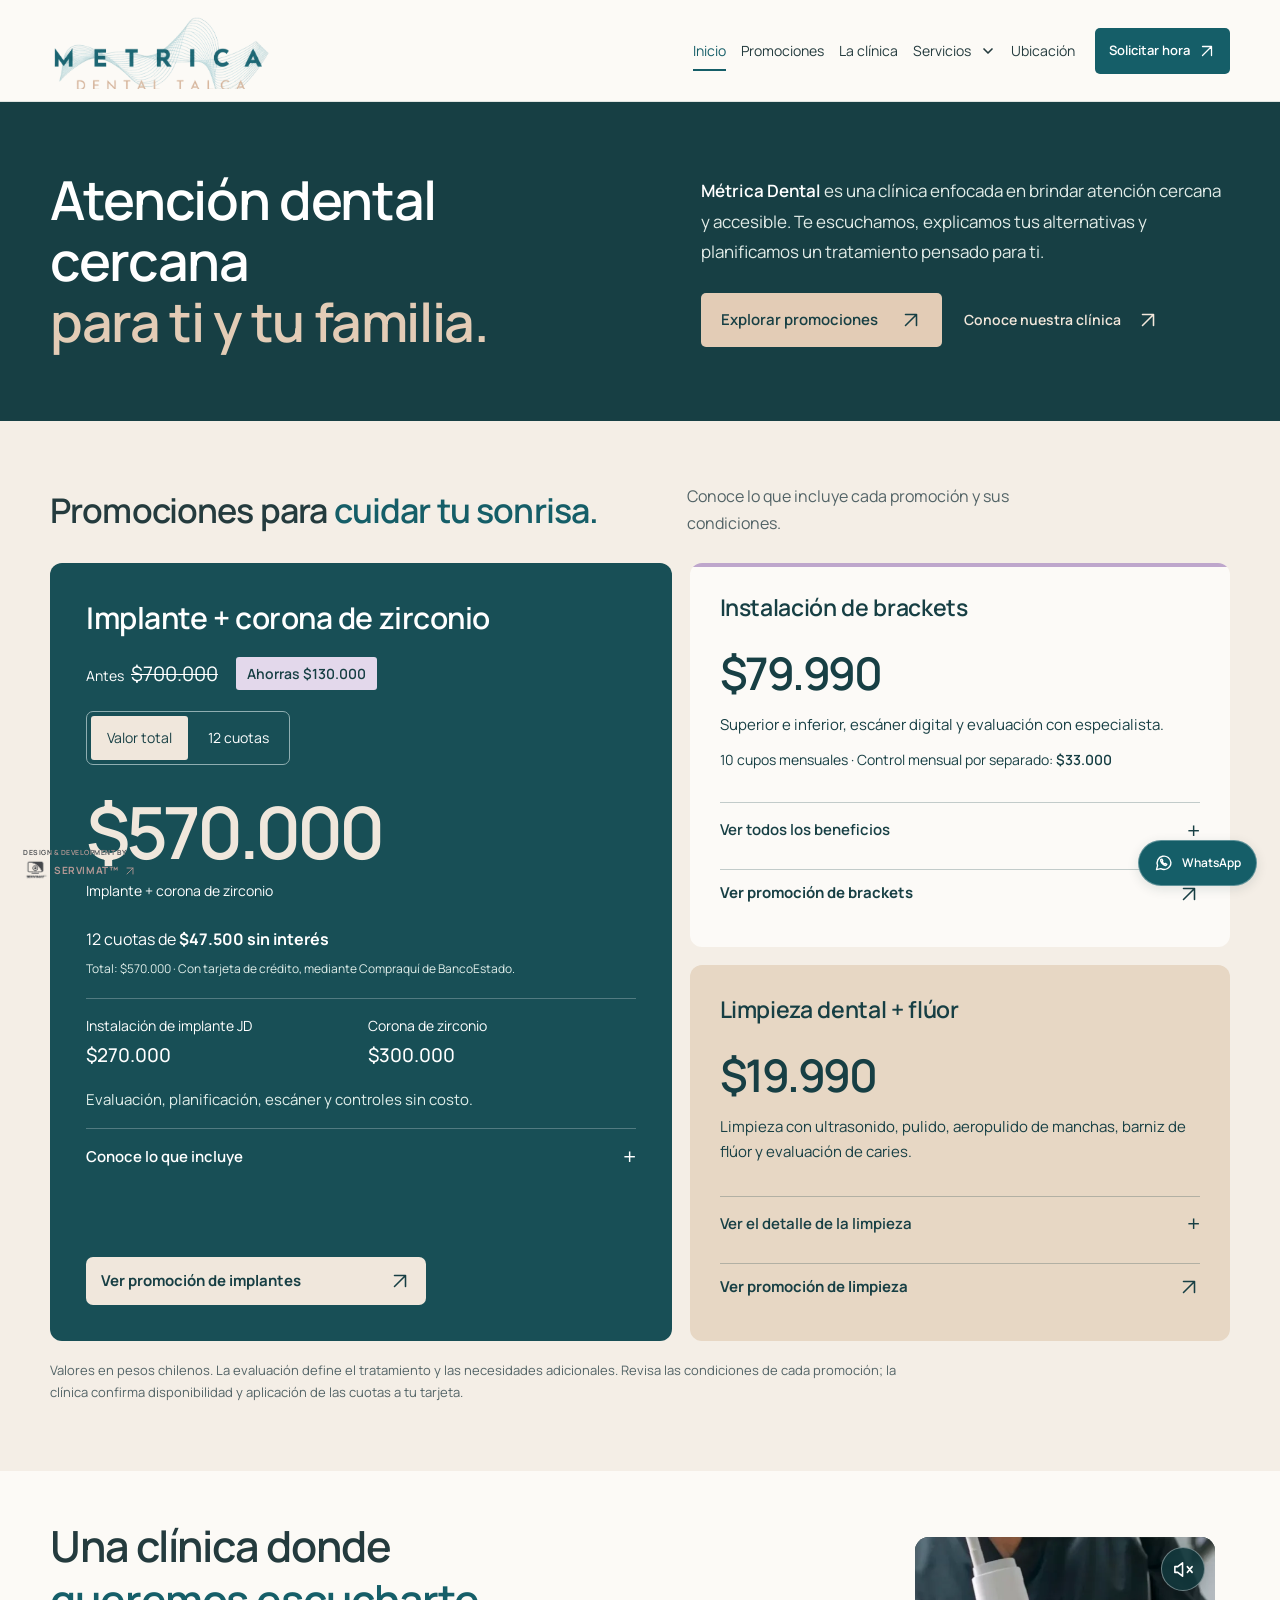
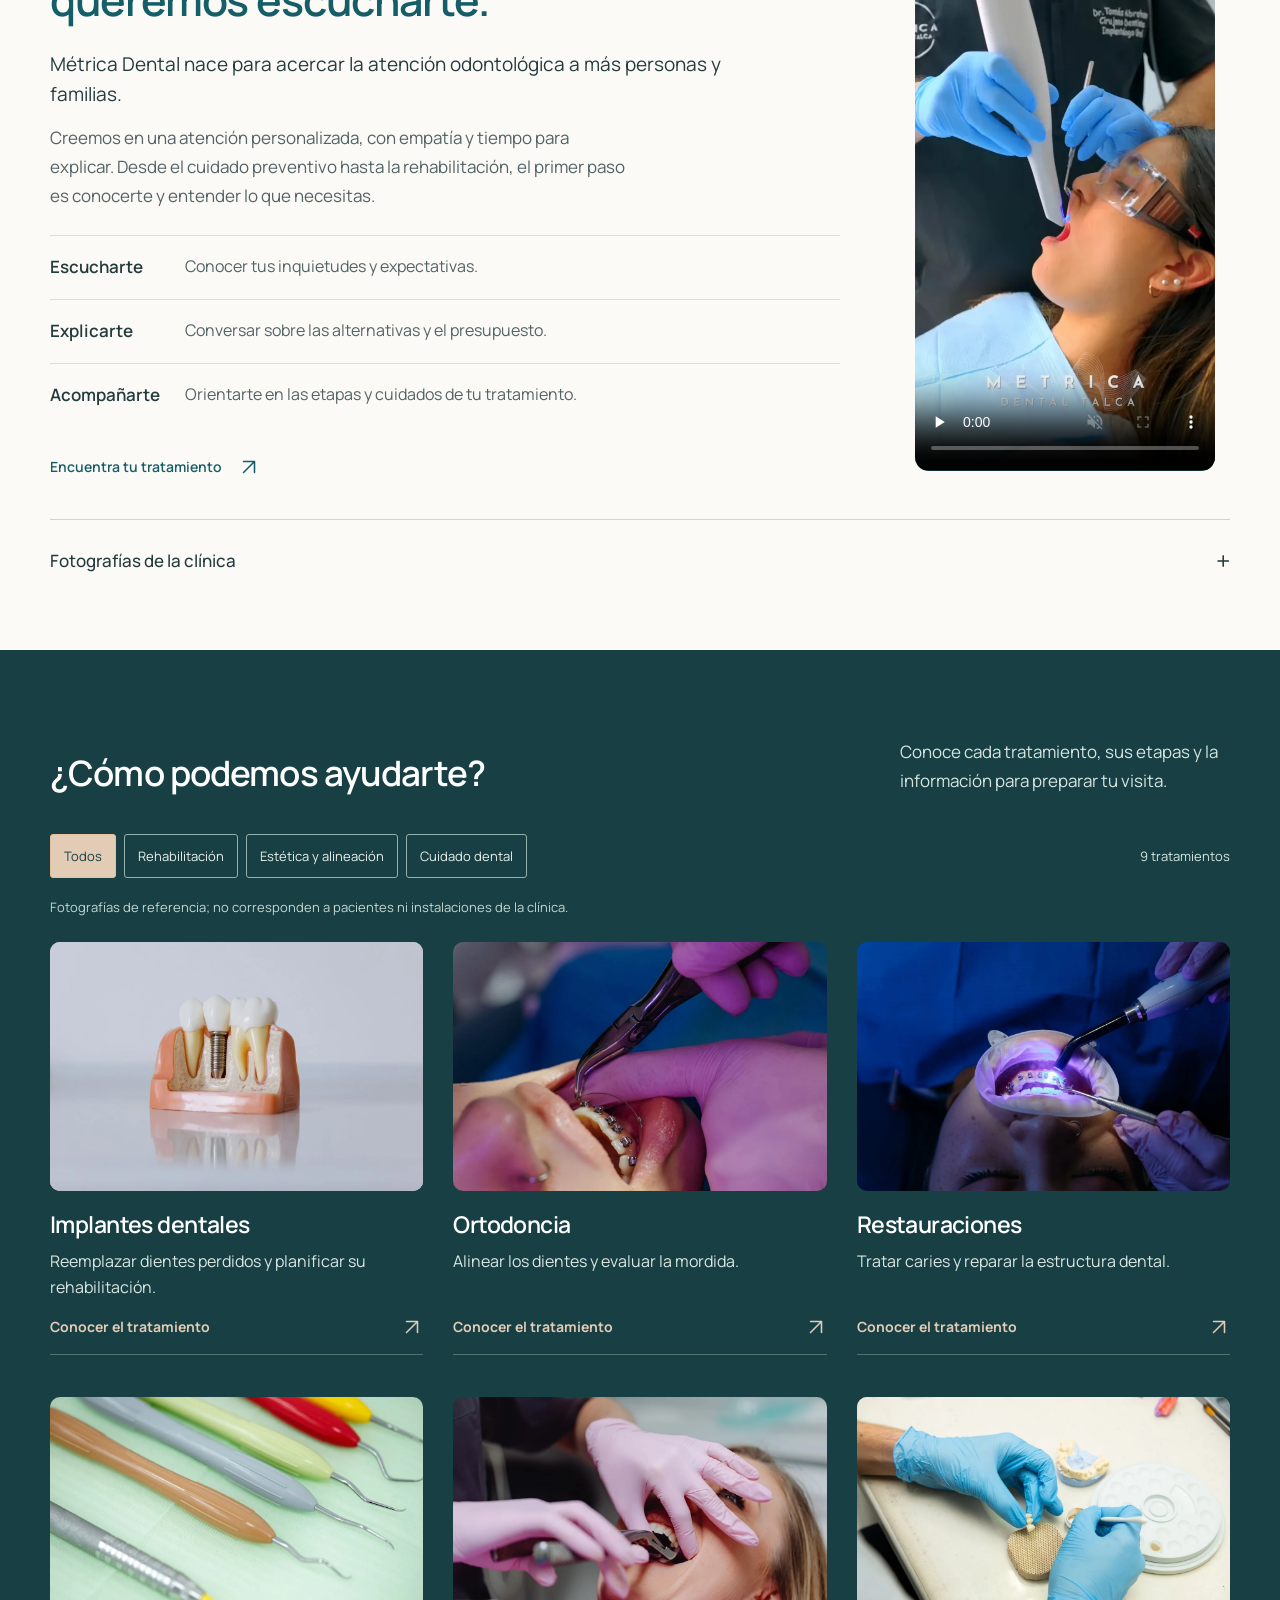
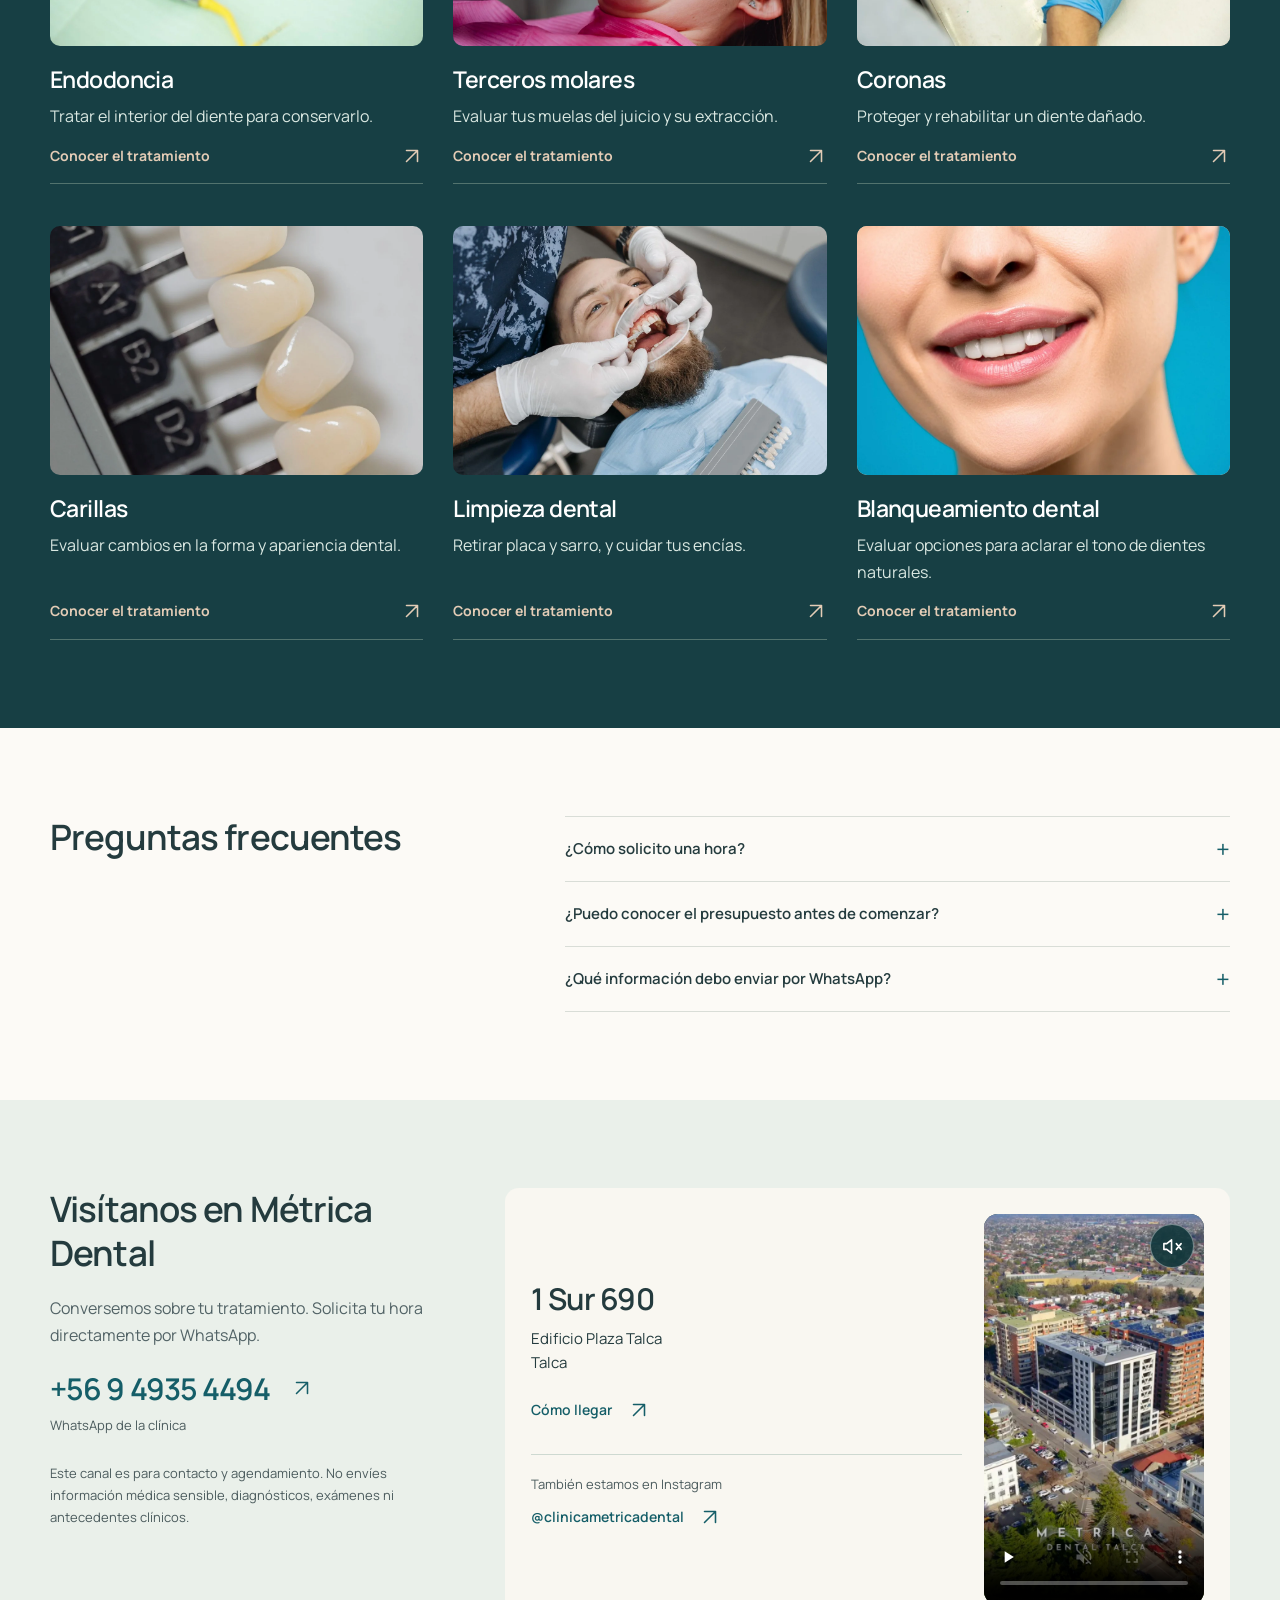
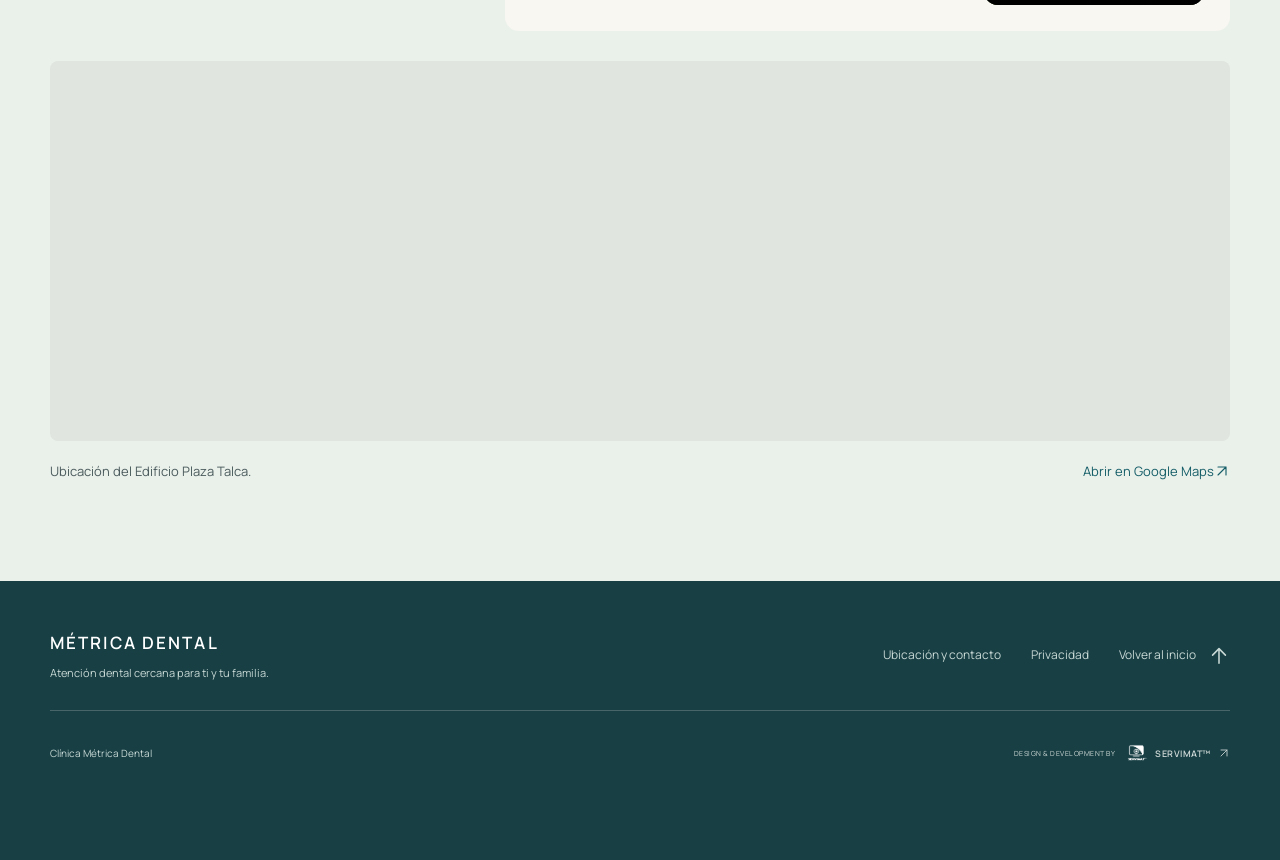
==== commit f3c9a501: "Move clinical cases to implants and use real service photographs" ====
--- a/site/index.html
+++ b/site/index.html
@@ -19,7 +19,7 @@
   <link rel="apple-touch-icon" href="assets/apple-touch-icon.png?v=clinic-2">
   <link rel="stylesheet" href="styles.css?v=dd9e90a23cf4">
   <link rel="stylesheet" href="home-colors.css?v=558451657355">
-  <script src="script.js?v=d3434cabc00f" defer></script>
+  <script src="script.js?v=db37ac6e5564" defer></script>
 </head>
 <body class="clinic-home">
   <a class="skip-link" href="#contenido">Saltar al contenido</a>
@@ -43,7 +43,7 @@
               <a href="blanqueamiento.html">Blanqueamiento dental</a>
               <a class="all-services" href="#tratamientos">Ver todos los servicios <svg class="icon-arrow icon-arrow-ne" viewBox="0 0 24 24" aria-hidden="true" focusable="false"><path d="M6 18 18 6M6 6h12v12"/></svg></a>
         </div></details>
-        <a href="#casos">Casos clínicos</a><a href="#contacto">Ubicación</a>
+        <a href="#contacto">Ubicación</a>
         <a class="button button-small" href="https://wa.me/56949354494?text=Hola%2C%20quiero%20solicitar%20una%20hora%20en%20M%C3%A9trica%20Dental." target="_blank" rel="noopener noreferrer">Solicitar hora <svg class="icon-arrow icon-arrow-ne" viewBox="0 0 24 24" aria-hidden="true" focusable="false"><path d="M6 18 18 6M6 6h12v12"/></svg></a>
       </nav>
     </div>
@@ -99,21 +99,7 @@
       <figure class="video-card video-portrait"><video controls muted loop playsinline preload="none" width="540" height="960" poster="assets/videos/tecnologia.webp" aria-label="Tecnología para planificar tu tratamiento"><source src="assets/videos/tecnologia.mp4" type="video/mp4">Tu navegador no puede reproducir este video. <a href="assets/videos/tecnologia.mp4">Abrir video</a></video></figure></div>
       <details class="clinic-photo-disclosure" id="galeria"><summary>Fotografías de la clínica <span aria-hidden="true">+</span></summary><div class="clinic-photo-slots"><figure class="media-placeholder"><div class="media-placeholder-art" aria-hidden="true"><svg viewBox="0 0 48 48"><rect x="7" y="9" width="34" height="30" rx="2"/><circle cx="17" cy="19" r="3"/><path d="m8 34 10-9 7 6 7-11 9 14"/></svg></div><figcaption>Nuestros espacios<span>Fotografías en preparación</span></figcaption></figure><figure class="media-placeholder"><div class="media-placeholder-art" aria-hidden="true"><svg viewBox="0 0 48 48"><rect x="7" y="9" width="34" height="30" rx="2"/><circle cx="17" cy="19" r="3"/><path d="m8 34 10-9 7 6 7-11 9 14"/></svg></div><figcaption>Así te acompañamos<span>Fotografías en preparación</span></figcaption></figure></div></details>
     </div></section>
-    <section class="services section" id="tratamientos" aria-labelledby="treatments-title"><div class="wrap"><div class="section-heading"><h2 id="treatments-title">¿Cómo podemos ayudarte?</h2><p>Conoce cada tratamiento, sus etapas y la información para preparar tu visita.</p></div><div class="service-browser" hidden><div class="service-filters" role="group" aria-label="Explorar servicios por área"><button type="button" data-service-filter="todos" aria-controls="service-grid" aria-pressed="true">Todos</button><button type="button" data-service-filter="rehabilitacion" aria-controls="service-grid" aria-pressed="false">Rehabilitación</button><button type="button" data-service-filter="estetica" aria-controls="service-grid" aria-pressed="false">Estética y alineación</button><button type="button" data-service-filter="cuidado" aria-controls="service-grid" aria-pressed="false">Cuidado dental</button></div><p class="service-count" aria-live="polite" aria-atomic="true">9 tratamientos</p></div><p class="service-photo-note">Imágenes referenciales de los tratamientos.</p><div class="service-grid" id="service-grid"><a class="service-link" href="implantes.html" data-service-category="rehabilitacion"><span class="service-thumb"><img src="assets/implante-3d.webp" alt="" width="1200" height="800" loading="lazy"></span><h3>Implantes dentales</h3><p>Reemplazar dientes perdidos y planificar su rehabilitación.</p><span class="service-more">Conocer el tratamiento <svg class="icon-arrow icon-arrow-ne" viewBox="0 0 24 24" aria-hidden="true" focusable="false"><path d="M6 18 18 6M6 6h12v12"/></svg></span></a><a class="service-link" href="ortodoncia.html" data-service-category="estetica"><span class="service-thumb"><img src="assets/ortodoncia-referencial.webp" alt="" width="1200" height="800" loading="lazy"></span><h3>Ortodoncia</h3><p>Alinear los dientes y evaluar la mordida.</p><span class="service-more">Conocer el tratamiento <svg class="icon-arrow icon-arrow-ne" viewBox="0 0 24 24" aria-hidden="true" focusable="false"><path d="M6 18 18 6M6 6h12v12"/></svg></span></a><a class="service-link" href="restauraciones.html" data-service-category="rehabilitacion"><span class="service-thumb"><img src="assets/rehabilitacion-referencial.webp" alt="" width="1200" height="800" loading="lazy"></span><h3>Restauraciones</h3><p>Tratar caries y reparar la estructura dental.</p><span class="service-more">Conocer el tratamiento <svg class="icon-arrow icon-arrow-ne" viewBox="0 0 24 24" aria-hidden="true" focusable="false"><path d="M6 18 18 6M6 6h12v12"/></svg></span></a><a class="service-link" href="endodoncia.html" data-service-category="rehabilitacion"><span class="service-thumb"><img src="assets/cuidado-dental-referencial.webp" alt="" width="1200" height="800" loading="lazy"></span><h3>Endodoncia</h3><p>Tratar el interior del diente para conservarlo.</p><span class="service-more">Conocer el tratamiento <svg class="icon-arrow icon-arrow-ne" viewBox="0 0 24 24" aria-hidden="true" focusable="false"><path d="M6 18 18 6M6 6h12v12"/></svg></span></a><a class="service-link" href="terceros-molares.html" data-service-category="cuidado"><span class="service-thumb"><img src="assets/cuidado-dental-referencial.webp" alt="" width="1200" height="800" loading="lazy"></span><h3>Terceros molares</h3><p>Evaluar tus muelas del juicio y su extracción.</p><span class="service-more">Conocer el tratamiento <svg class="icon-arrow icon-arrow-ne" viewBox="0 0 24 24" aria-hidden="true" focusable="false"><path d="M6 18 18 6M6 6h12v12"/></svg></span></a><a class="service-link" href="coronas.html" data-service-category="rehabilitacion"><span class="service-thumb"><img src="assets/rehabilitacion-referencial.webp" alt="" width="1200" height="800" loading="lazy"></span><h3>Coronas</h3><p>Proteger y rehabilitar un diente dañado.</p><span class="service-more">Conocer el tratamiento <svg class="icon-arrow icon-arrow-ne" viewBox="0 0 24 24" aria-hidden="true" focusable="false"><path d="M6 18 18 6M6 6h12v12"/></svg></span></a><a class="service-link" href="carillas.html" data-service-category="estetica"><span class="service-thumb"><img src="assets/rehabilitacion-referencial.webp" alt="" width="1200" height="800" loading="lazy"></span><h3>Carillas</h3><p>Evaluar cambios en la forma y apariencia dental.</p><span class="service-more">Conocer el tratamiento <svg class="icon-arrow icon-arrow-ne" viewBox="0 0 24 24" aria-hidden="true" focusable="false"><path d="M6 18 18 6M6 6h12v12"/></svg></span></a><a class="service-link" href="limpieza-dental.html" data-service-category="cuidado"><span class="service-thumb"><img src="assets/cuidado-dental-referencial.webp" alt="" width="1200" height="800" loading="lazy"></span><h3>Limpieza dental</h3><p>Retirar placa y sarro, y cuidar tus encías.</p><span class="service-more">Conocer el tratamiento <svg class="icon-arrow icon-arrow-ne" viewBox="0 0 24 24" aria-hidden="true" focusable="false"><path d="M6 18 18 6M6 6h12v12"/></svg></span></a><a class="service-link" href="blanqueamiento.html" data-service-category="estetica"><span class="service-thumb"><img src="assets/rehabilitacion-referencial.webp" alt="" width="1200" height="800" loading="lazy"></span><h3>Blanqueamiento dental</h3><p>Evaluar opciones para aclarar el tono de dientes naturales.</p><span class="service-more">Conocer el tratamiento <svg class="icon-arrow icon-arrow-ne" viewBox="0 0 24 24" aria-hidden="true" focusable="false"><path d="M6 18 18 6M6 6h12v12"/></svg></span></a></div></div></section>
-
-    <section class="clinical-cases section" id="casos" aria-labelledby="cases-title">
-      <div class="wrap">
-        <div class="section-heading"><h2 id="cases-title">Casos clínicos</h2><p>Un espacio para conocer los tratamientos realizados en Métrica Dental y el proceso detrás de cada sonrisa.</p></div>
-        <p class="media-pending">Estamos preparando las fotografías y la información de esta sección.</p>
-        <!-- Sustituir cada espacio por un caso real autorizado. Plantilla: docs/MEDIOS.md. -->
-        <div class="clinical-cases-grid">
-          <div class="case-placeholder"><div class="case-image-slots" aria-hidden="true"><span>Antes</span><span>Después</span></div><p>Fotografías del caso en preparación</p></div>
-          <div class="case-placeholder"><div class="case-image-slots" aria-hidden="true"><span>Antes</span><span>Después</span></div><p>Fotografías del caso en preparación</p></div>
-          <div class="case-placeholder"><div class="case-image-slots" aria-hidden="true"><span>Antes</span><span>Después</span></div><p>Fotografías del caso en preparación</p></div>
-        </div>
-        <p class="clinical-note">Cada tratamiento se planifica de forma individual. Los resultados pueden variar de una persona a otra.</p>
-      </div>
-    </section>
+    <section class="services section" id="tratamientos" aria-labelledby="treatments-title"><div class="wrap"><div class="section-heading"><h2 id="treatments-title">¿Cómo podemos ayudarte?</h2><p>Conoce cada tratamiento, sus etapas y la información para preparar tu visita.</p></div><div class="service-browser" hidden><div class="service-filters" role="group" aria-label="Explorar servicios por área"><button type="button" data-service-filter="todos" aria-controls="service-grid" aria-pressed="true">Todos</button><button type="button" data-service-filter="rehabilitacion" aria-controls="service-grid" aria-pressed="false">Rehabilitación</button><button type="button" data-service-filter="estetica" aria-controls="service-grid" aria-pressed="false">Estética y alineación</button><button type="button" data-service-filter="cuidado" aria-controls="service-grid" aria-pressed="false">Cuidado dental</button></div><p class="service-count" aria-live="polite" aria-atomic="true">9 tratamientos</p></div><p class="service-photo-note">Fotografías de referencia; no corresponden a pacientes ni instalaciones de la clínica.</p><div class="service-grid" id="service-grid"><a class="service-link" href="implantes.html" data-service-category="rehabilitacion"><span class="service-thumb"><img src="assets/servicios/implantes-foto.webp" alt="" width="1200" height="800" loading="lazy"></span><h3>Implantes dentales</h3><p>Reemplazar dientes perdidos y planificar su rehabilitación.</p><span class="service-more">Conocer el tratamiento <svg class="icon-arrow icon-arrow-ne" viewBox="0 0 24 24" aria-hidden="true" focusable="false"><path d="M6 18 18 6M6 6h12v12"/></svg></span></a><a class="service-link" href="ortodoncia.html" data-service-category="estetica"><span class="service-thumb"><img src="assets/servicios/ortodoncia-foto.webp" alt="" width="1200" height="800" loading="lazy"></span><h3>Ortodoncia</h3><p>Alinear los dientes y evaluar la mordida.</p><span class="service-more">Conocer el tratamiento <svg class="icon-arrow icon-arrow-ne" viewBox="0 0 24 24" aria-hidden="true" focusable="false"><path d="M6 18 18 6M6 6h12v12"/></svg></span></a><a class="service-link" href="restauraciones.html" data-service-category="rehabilitacion"><span class="service-thumb"><img src="assets/servicios/restauraciones-foto.webp" alt="" width="1200" height="800" loading="lazy"></span><h3>Restauraciones</h3><p>Tratar caries y reparar la estructura dental.</p><span class="service-more">Conocer el tratamiento <svg class="icon-arrow icon-arrow-ne" viewBox="0 0 24 24" aria-hidden="true" focusable="false"><path d="M6 18 18 6M6 6h12v12"/></svg></span></a><a class="service-link" href="endodoncia.html" data-service-category="rehabilitacion"><span class="service-thumb"><img src="assets/servicios/endodoncia-foto.webp" alt="" width="1200" height="800" loading="lazy"></span><h3>Endodoncia</h3><p>Tratar el interior del diente para conservarlo.</p><span class="service-more">Conocer el tratamiento <svg class="icon-arrow icon-arrow-ne" viewBox="0 0 24 24" aria-hidden="true" focusable="false"><path d="M6 18 18 6M6 6h12v12"/></svg></span></a><a class="service-link" href="terceros-molares.html" data-service-category="cuidado"><span class="service-thumb"><img src="assets/servicios/terceros-molares-foto.webp" alt="" width="1200" height="800" loading="lazy"></span><h3>Terceros molares</h3><p>Evaluar tus muelas del juicio y su extracción.</p><span class="service-more">Conocer el tratamiento <svg class="icon-arrow icon-arrow-ne" viewBox="0 0 24 24" aria-hidden="true" focusable="false"><path d="M6 18 18 6M6 6h12v12"/></svg></span></a><a class="service-link" href="coronas.html" data-service-category="rehabilitacion"><span class="service-thumb"><img src="assets/servicios/coronas-foto.webp" alt="" width="1200" height="800" loading="lazy"></span><h3>Coronas</h3><p>Proteger y rehabilitar un diente dañado.</p><span class="service-more">Conocer el tratamiento <svg class="icon-arrow icon-arrow-ne" viewBox="0 0 24 24" aria-hidden="true" focusable="false"><path d="M6 18 18 6M6 6h12v12"/></svg></span></a><a class="service-link" href="carillas.html" data-service-category="estetica"><span class="service-thumb"><img src="assets/servicios/carillas-foto.webp" alt="" width="1200" height="800" loading="lazy"></span><h3>Carillas</h3><p>Evaluar cambios en la forma y apariencia dental.</p><span class="service-more">Conocer el tratamiento <svg class="icon-arrow icon-arrow-ne" viewBox="0 0 24 24" aria-hidden="true" focusable="false"><path d="M6 18 18 6M6 6h12v12"/></svg></span></a><a class="service-link" href="limpieza-dental.html" data-service-category="cuidado"><span class="service-thumb"><img src="assets/servicios/limpieza-dental-foto.webp" alt="" width="1200" height="800" loading="lazy"></span><h3>Limpieza dental</h3><p>Retirar placa y sarro, y cuidar tus encías.</p><span class="service-more">Conocer el tratamiento <svg class="icon-arrow icon-arrow-ne" viewBox="0 0 24 24" aria-hidden="true" focusable="false"><path d="M6 18 18 6M6 6h12v12"/></svg></span></a><a class="service-link" href="blanqueamiento.html" data-service-category="estetica"><span class="service-thumb"><img src="assets/servicios/blanqueamiento-foto.webp" alt="" width="1200" height="800" loading="lazy"></span><h3>Blanqueamiento dental</h3><p>Evaluar opciones para aclarar el tono de dientes naturales.</p><span class="service-more">Conocer el tratamiento <svg class="icon-arrow icon-arrow-ne" viewBox="0 0 24 24" aria-hidden="true" focusable="false"><path d="M6 18 18 6M6 6h12v12"/></svg></span></a></div></div></section>
 
 
 <section class="faq section wrap" id="preguntas" aria-labelledby="faq-title"><h2 id="faq-title">Preguntas frecuentes</h2><div class="faq-list"><details><summary>¿Cómo solicito una hora?<span aria-hidden="true">+</span></summary><p>Escríbenos por WhatsApp. La clínica confirma contigo la disponibilidad y el horario de atención.</p></details><details><summary>¿Puedo conocer el presupuesto antes de comenzar?<span aria-hidden="true">+</span></summary><p>Sí. La evaluación permite definir el tratamiento y explicar sus valores. También puedes revisar las promociones y sus condiciones en la página de cada servicio.</p></details><details><summary>¿Qué información debo enviar por WhatsApp?<span aria-hidden="true">+</span></summary><p>Indica que deseas solicitar una hora y el tratamiento que te interesa. No envíes diagnósticos, exámenes ni antecedentes médicos en el mensaje de contacto inicial.</p></details></div></section><section class="contact section" id="contacto" aria-labelledby="contact-title"><div class="wrap">
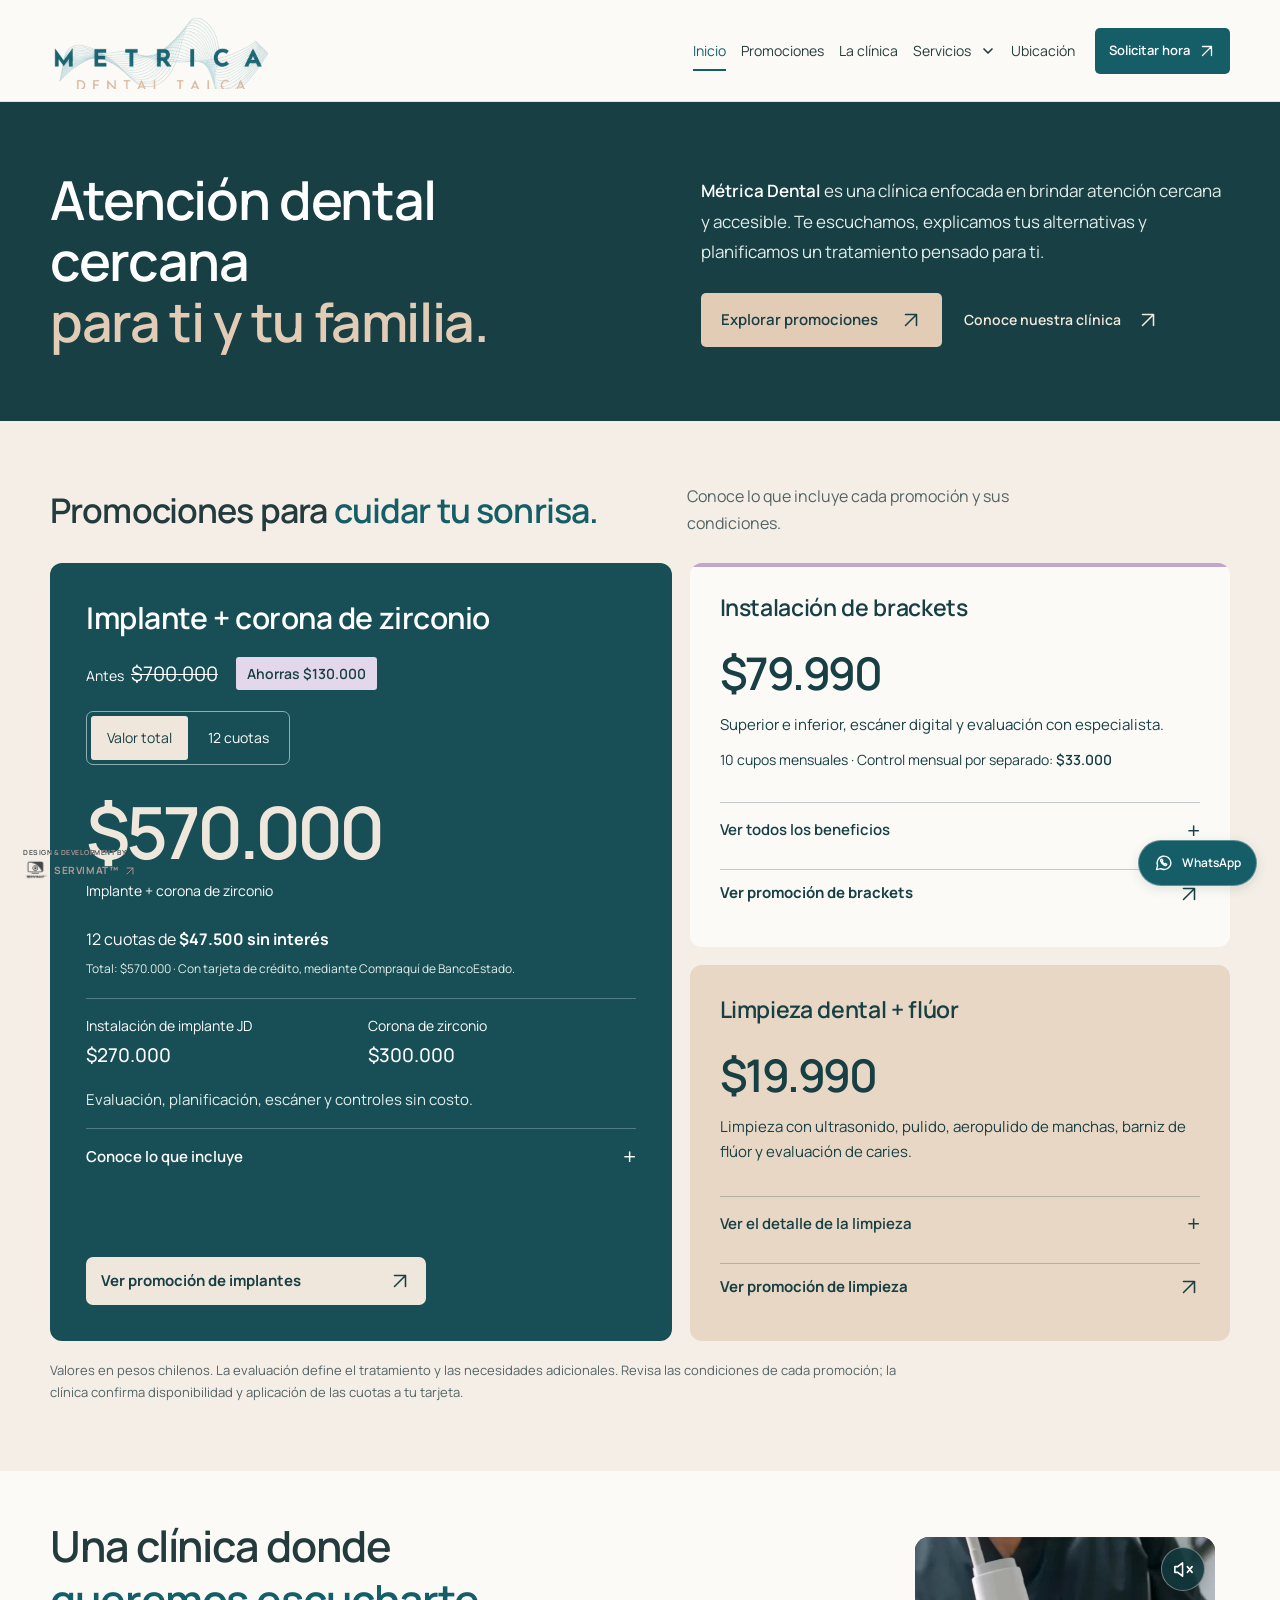
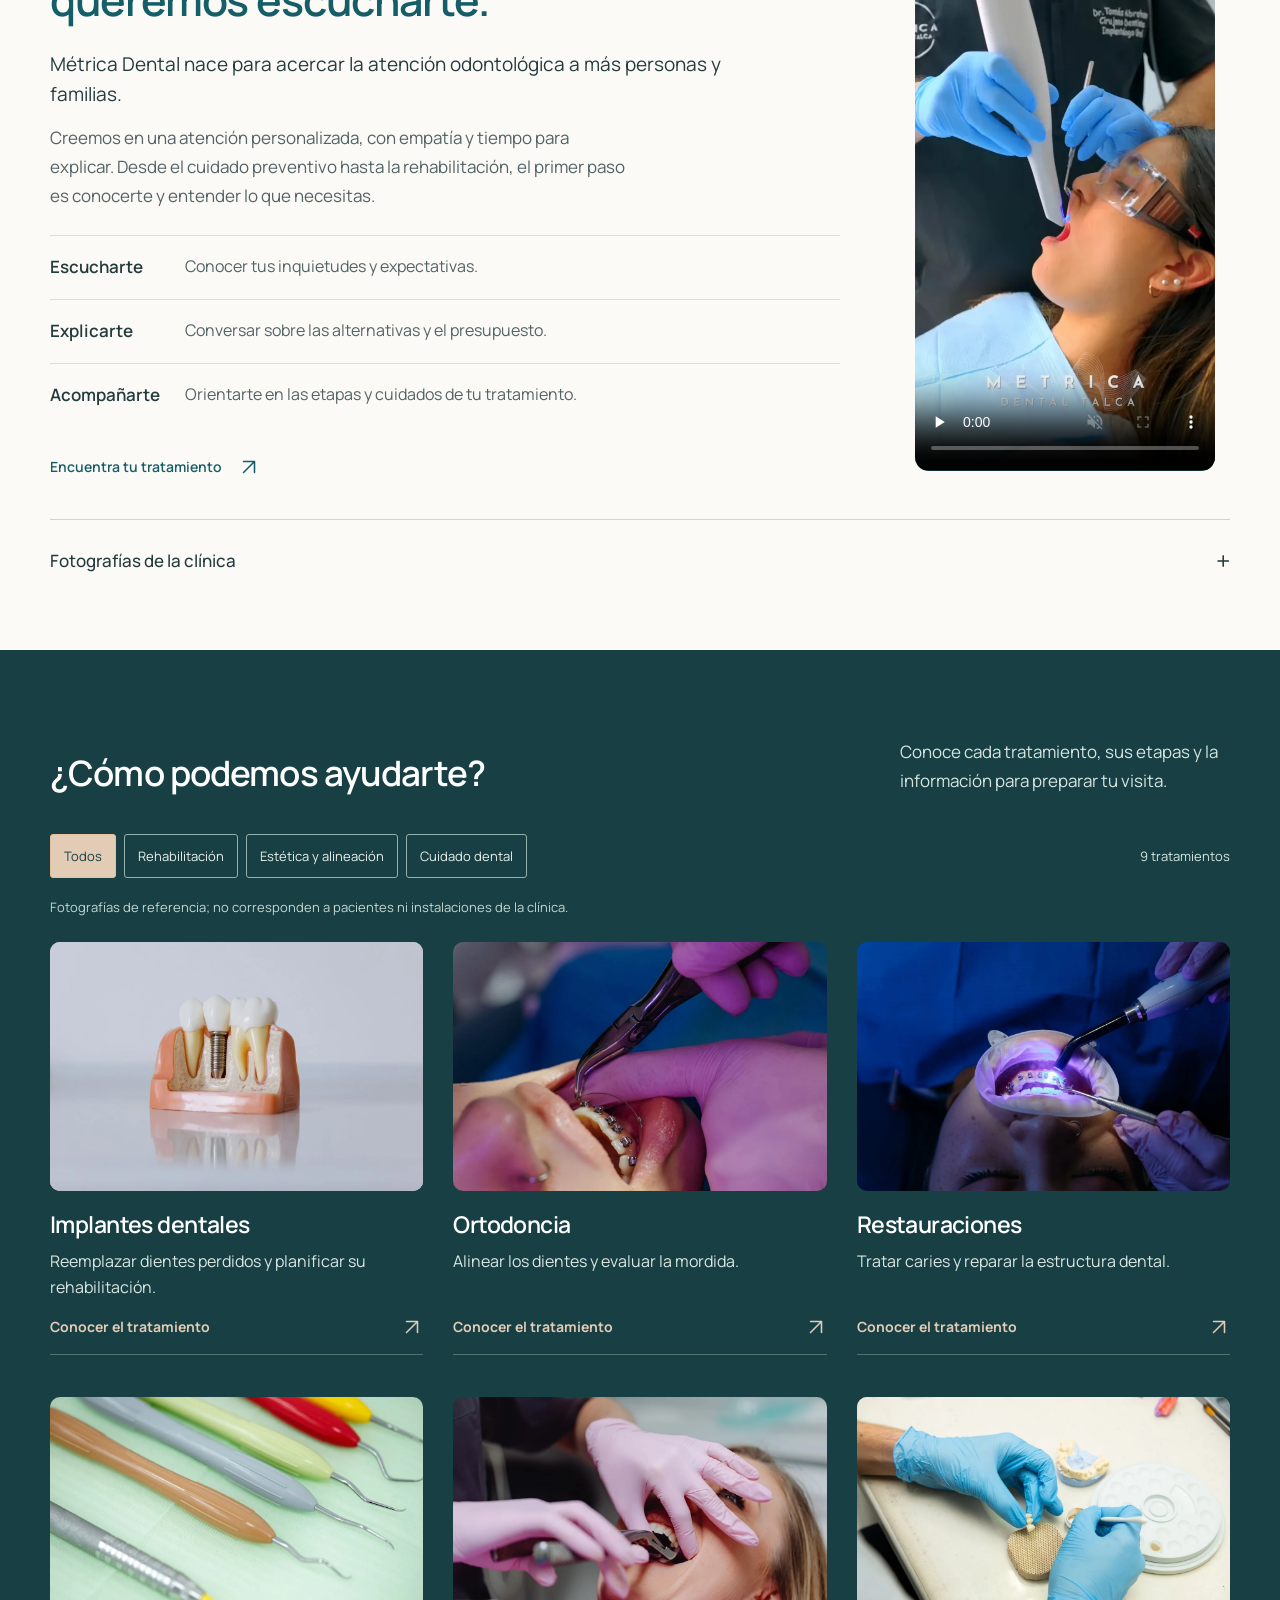
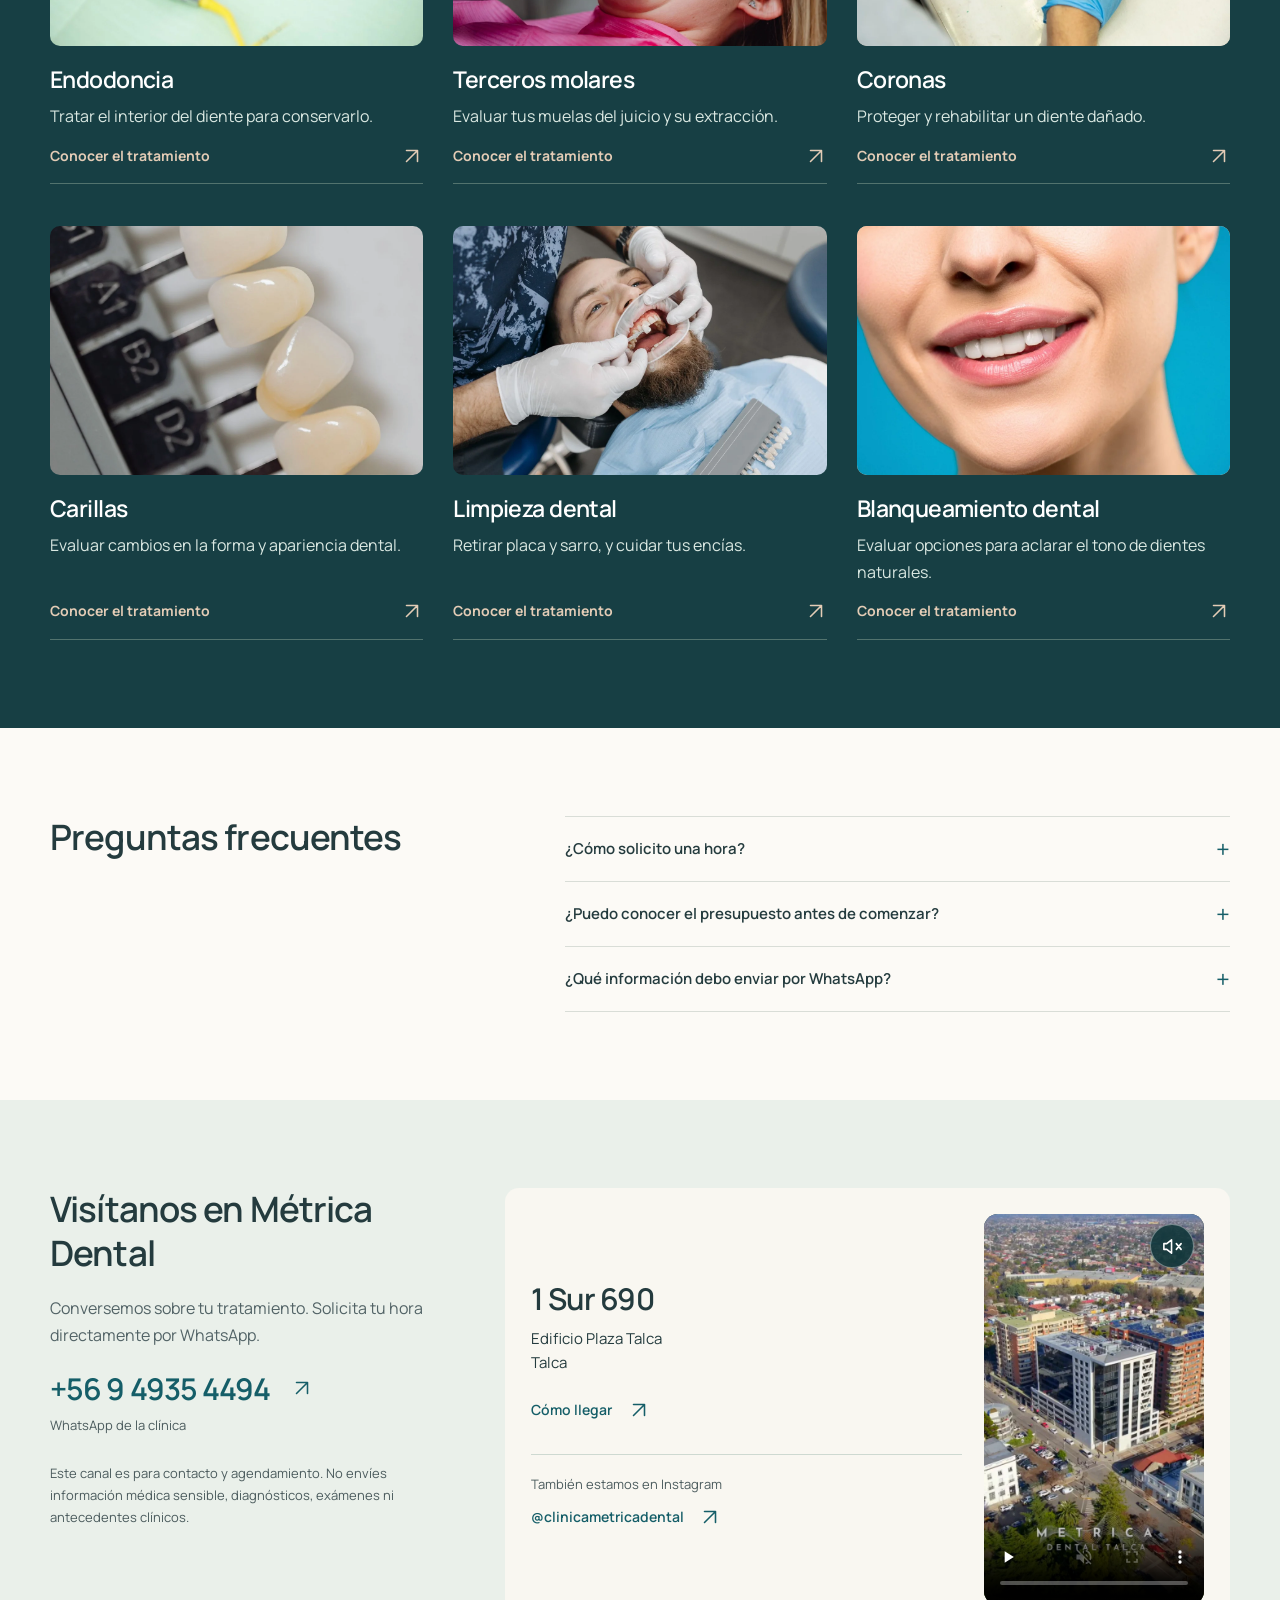
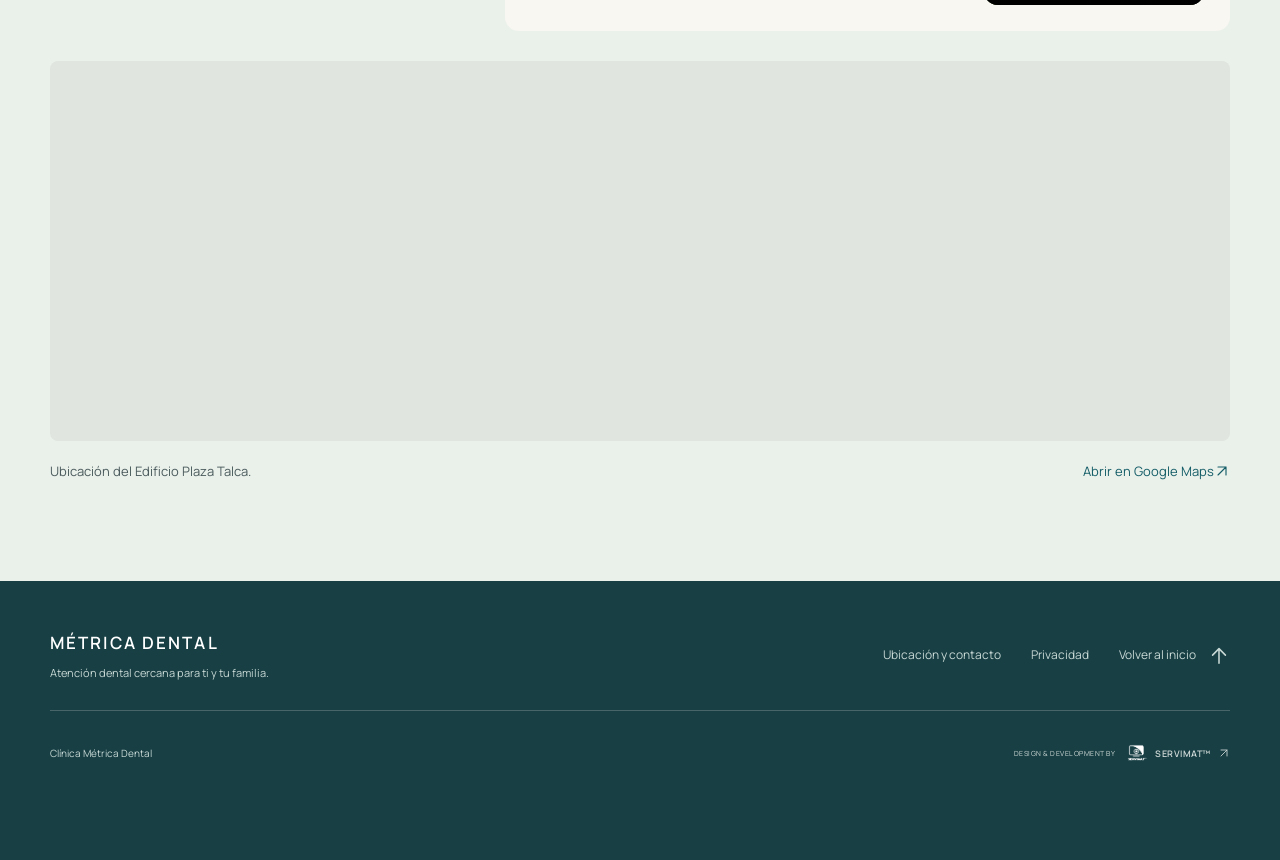
==== commit 701f5160: "Improve clinic SEO metadata, structured data and asset delivery" ====
--- a/site/index.html
+++ b/site/index.html
@@ -5,10 +5,10 @@
   <meta name="viewport" content="width=device-width, initial-scale=1, viewport-fit=cover">
   <meta name="robots" content="index, follow">
   <meta name="theme-color" content="#155e68">
-  <title>Métrica Dental · Atención dental para ti y tu familia</title>
-  <meta name="description" content="Atención dental cercana para ti y tu familia. Conoce la clínica, sus tratamientos, promociones y ubicación. Solicita tu hora por WhatsApp.">
-  <meta property="og:title" content="Métrica Dental · Atención dental para ti y tu familia">
-  <meta property="og:description" content="Atención dental cercana para ti y tu familia. Conoce la clínica, sus tratamientos, promociones y ubicación. Solicita tu hora por WhatsApp.">
+  <title>Clínica Métrica Dental | Tratamientos y atención dental</title>
+  <meta name="description" content="Conoce Métrica Dental: implantes, ortodoncia, limpieza y otros tratamientos. Revisa nuestras promociones y solicita tu hora por WhatsApp.">
+  <meta property="og:title" content="Clínica Métrica Dental | Tratamientos y atención dental">
+  <meta property="og:description" content="Conoce Métrica Dental: implantes, ortodoncia, limpieza y otros tratamientos. Revisa nuestras promociones y solicita tu hora por WhatsApp.">
   <meta property="og:type" content="website">
   <meta property="og:locale" content="es_CL">
   <link rel="canonical" href="https://metricadental.cl/">
@@ -17,30 +17,224 @@
   <link rel="icon" href="favicon.ico?v=clinic-3" sizes="any">
   <link rel="icon" type="image/png" href="assets/favicon-clinica-transparente.png" sizes="192x192">
   <link rel="apple-touch-icon" href="assets/apple-touch-icon.png?v=clinic-2">
-  <link rel="stylesheet" href="styles.css?v=dd9e90a23cf4">
+  <link rel="preload" href="assets/fonts/manrope-400.woff2" as="font" type="font/woff2" crossorigin>
+  <link rel="preload" href="assets/fonts/manrope-600.woff2" as="font" type="font/woff2" crossorigin>
+  <link rel="stylesheet" href="styles.css?v=00e0918980f7">
   <link rel="stylesheet" href="home-colors.css?v=558451657355">
-  <script src="script.js?v=db37ac6e5564" defer></script>
+  <script src="script.js?v=dec614d77d04" defer></script>
+  <script defer src="servimat-analytics.js?v=caead463fb84" data-measurement-id="G-Y4HKLNCCSP"></script>
+  <!-- SEO BEGIN -->
+  <meta property="og:image" content="https://metricadental.cl/assets/metrica-dental-social-v1.jpg">
+  <meta property="og:image:secure_url" content="https://metricadental.cl/assets/metrica-dental-social-v1.jpg">
+  <meta property="og:image:type" content="image/jpeg">
+  <meta property="og:image:width" content="1200">
+  <meta property="og:image:height" content="630">
+  <meta property="og:image:alt" content="Métrica Dental: atención dental cercana para ti y tu familia.">
+  <meta name="twitter:card" content="summary_large_image">
+  <meta name="twitter:title" content="Clínica Métrica Dental | Tratamientos y atención dental">
+  <meta name="twitter:description" content="Conoce Métrica Dental: implantes, ortodoncia, limpieza y otros tratamientos. Revisa nuestras promociones y solicita tu hora por WhatsApp.">
+  <meta name="twitter:image" content="https://metricadental.cl/assets/metrica-dental-social-v1.jpg">
+  <meta name="twitter:image:alt" content="Logo de Clínica Métrica Dental.">
+  <script type="application/ld+json">
+{
+  "@context": "https://schema.org",
+  "@graph": [
+    {
+      "@type": "Dentist",
+      "@id": "https://metricadental.cl/#clinica",
+      "name": "Métrica Dental",
+      "url": "https://metricadental.cl/",
+      "telephone": "+56949354494",
+      "logo": {
+        "@type": "ImageObject",
+        "url": "https://metricadental.cl/assets/logo.webp"
+      },
+      "image": "https://metricadental.cl/assets/metrica-dental-social-v1.jpg",
+      "address": {
+        "@type": "PostalAddress",
+        "streetAddress": "1 Sur 690, Edificio Plaza Talca",
+        "addressLocality": "Talca",
+        "addressCountry": "CL"
+      },
+      "sameAs": [
+        "https://www.instagram.com/clinicametricadental/"
+      ],
+      "hasOfferCatalog": {
+        "@type": "OfferCatalog",
+        "name": "Tratamientos dentales",
+        "itemListElement": [
+          {
+            "@type": "Offer",
+            "url": "https://metricadental.cl/implantes",
+            "itemOffered": {
+              "@type": "Service",
+              "@id": "https://metricadental.cl/implantes#servicio",
+              "name": "Implantes dentales",
+              "url": "https://metricadental.cl/implantes",
+              "provider": {
+                "@id": "https://metricadental.cl/#clinica"
+              }
+            }
+          },
+          {
+            "@type": "Offer",
+            "url": "https://metricadental.cl/ortodoncia",
+            "itemOffered": {
+              "@type": "Service",
+              "@id": "https://metricadental.cl/ortodoncia#servicio",
+              "name": "Ortodoncia",
+              "url": "https://metricadental.cl/ortodoncia",
+              "provider": {
+                "@id": "https://metricadental.cl/#clinica"
+              }
+            }
+          },
+          {
+            "@type": "Offer",
+            "url": "https://metricadental.cl/restauraciones",
+            "itemOffered": {
+              "@type": "Service",
+              "@id": "https://metricadental.cl/restauraciones#servicio",
+              "name": "Restauraciones",
+              "url": "https://metricadental.cl/restauraciones",
+              "provider": {
+                "@id": "https://metricadental.cl/#clinica"
+              }
+            }
+          },
+          {
+            "@type": "Offer",
+            "url": "https://metricadental.cl/endodoncia",
+            "itemOffered": {
+              "@type": "Service",
+              "@id": "https://metricadental.cl/endodoncia#servicio",
+              "name": "Endodoncia",
+              "url": "https://metricadental.cl/endodoncia",
+              "provider": {
+                "@id": "https://metricadental.cl/#clinica"
+              }
+            }
+          },
+          {
+            "@type": "Offer",
+            "url": "https://metricadental.cl/terceros-molares",
+            "itemOffered": {
+              "@type": "Service",
+              "@id": "https://metricadental.cl/terceros-molares#servicio",
+              "name": "Terceros molares",
+              "url": "https://metricadental.cl/terceros-molares",
+              "provider": {
+                "@id": "https://metricadental.cl/#clinica"
+              }
+            }
+          },
+          {
+            "@type": "Offer",
+            "url": "https://metricadental.cl/coronas",
+            "itemOffered": {
+              "@type": "Service",
+              "@id": "https://metricadental.cl/coronas#servicio",
+              "name": "Coronas",
+              "url": "https://metricadental.cl/coronas",
+              "provider": {
+                "@id": "https://metricadental.cl/#clinica"
+              }
+            }
+          },
+          {
+            "@type": "Offer",
+            "url": "https://metricadental.cl/carillas",
+            "itemOffered": {
+              "@type": "Service",
+              "@id": "https://metricadental.cl/carillas#servicio",
+              "name": "Carillas",
+              "url": "https://metricadental.cl/carillas",
+              "provider": {
+                "@id": "https://metricadental.cl/#clinica"
+              }
+            }
+          },
+          {
+            "@type": "Offer",
+            "url": "https://metricadental.cl/limpieza-dental",
+            "itemOffered": {
+              "@type": "Service",
+              "@id": "https://metricadental.cl/limpieza-dental#servicio",
+              "name": "Limpieza dental",
+              "url": "https://metricadental.cl/limpieza-dental",
+              "provider": {
+                "@id": "https://metricadental.cl/#clinica"
+              }
+            }
+          },
+          {
+            "@type": "Offer",
+            "url": "https://metricadental.cl/blanqueamiento",
+            "itemOffered": {
+              "@type": "Service",
+              "@id": "https://metricadental.cl/blanqueamiento#servicio",
+              "name": "Blanqueamiento dental",
+              "url": "https://metricadental.cl/blanqueamiento",
+              "provider": {
+                "@id": "https://metricadental.cl/#clinica"
+              }
+            }
+          }
+        ]
+      }
+    },
+    {
+      "@type": "WebSite",
+      "@id": "https://metricadental.cl/#website",
+      "url": "https://metricadental.cl/",
+      "name": "Métrica Dental",
+      "inLanguage": "es-CL",
+      "publisher": {
+        "@id": "https://metricadental.cl/#clinica"
+      }
+    },
+    {
+      "@type": "WebPage",
+      "@id": "https://metricadental.cl/#webpage",
+      "url": "https://metricadental.cl/",
+      "name": "Clínica Métrica Dental | Tratamientos y atención dental",
+      "description": "Conoce Métrica Dental: implantes, ortodoncia, limpieza y otros tratamientos. Revisa nuestras promociones y solicita tu hora por WhatsApp.",
+      "inLanguage": "es-CL",
+      "isPartOf": {
+        "@id": "https://metricadental.cl/#website"
+      },
+      "about": {
+        "@id": "https://metricadental.cl/#clinica"
+      },
+      "mainEntity": {
+        "@id": "https://metricadental.cl/#clinica"
+      }
+    }
+  ]
+}
+  </script>
+  <!-- SEO END -->
 </head>
 <body class="clinic-home">
   <a class="skip-link" href="#contenido">Saltar al contenido</a>
   <header class="site-header">
     <div class="header-inner wrap">
-      <a class="brand" href="#inicio" aria-label="Métrica Dental, inicio"><span class="logo-crop"><img src="assets/logo.png" alt="Métrica Dental" width="1221" height="1129"></span></a>
+      <a class="brand" href="#inicio" aria-label="Métrica Dental, inicio"><span class="logo-crop"><img src="assets/logo.webp" alt="Métrica Dental" width="1221" height="1129"></span></a>
       <div class="header-actions"><a class="header-home" href="#inicio" aria-current="location">Inicio</a><button class="menu-toggle" type="button" aria-expanded="false" aria-controls="navigation"><span>Menú</span><svg viewBox="0 0 24 24" aria-hidden="true"><path d="M4 8h16M4 16h16"/></svg></button></div>
       <nav id="navigation" class="navigation" aria-label="Navegación principal">
         <a href="#inicio" aria-current="location">Inicio</a>
         <a href="#promociones">Promociones</a>
         <a href="#clinica">La clínica</a>
         <details class="services-menu"><summary>Servicios <svg viewBox="0 0 16 16" aria-hidden="true"><path d="m4 6 4 4 4-4"/></svg></summary><div class="service-submenu">
-              <a href="implantes.html">Implantes dentales</a>
-              <a href="ortodoncia.html">Ortodoncia</a>
-              <a href="restauraciones.html">Restauraciones</a>
-              <a href="endodoncia.html">Endodoncia</a>
-              <a href="terceros-molares.html">Terceros molares</a>
-              <a href="coronas.html">Coronas</a>
-              <a href="carillas.html">Carillas</a>
-              <a href="limpieza-dental.html">Limpieza dental</a>
-              <a href="blanqueamiento.html">Blanqueamiento dental</a>
+              <a href="/implantes">Implantes dentales</a>
+              <a href="/ortodoncia">Ortodoncia</a>
+              <a href="/restauraciones">Restauraciones</a>
+              <a href="/endodoncia">Endodoncia</a>
+              <a href="/terceros-molares">Terceros molares</a>
+              <a href="/coronas">Coronas</a>
+              <a href="/carillas">Carillas</a>
+              <a href="/limpieza-dental">Limpieza dental</a>
+              <a href="/blanqueamiento">Blanqueamiento dental</a>
               <a class="all-services" href="#tratamientos">Ver todos los servicios <svg class="icon-arrow icon-arrow-ne" viewBox="0 0 24 24" aria-hidden="true" focusable="false"><path d="M6 18 18 6M6 6h12v12"/></svg></a>
         </div></details>
         <a href="#contacto">Ubicación</a>
@@ -74,21 +268,21 @@
             <div class="home-offer-breakdown"><p>Instalación de implante JD <strong>$270.000</strong></p><p>Corona de zirconio <strong>$300.000</strong></p></div>
             <p class="home-offer-includes">Evaluación, planificación, escáner y controles sin costo.</p>
             <details class="promotion-details"><summary>Conoce lo que incluye <span aria-hidden="true">+</span></summary><div class="home-implant-preview"><img src="assets/implante-3d.webp" alt="Ilustración de un implante y su corona, entre dos dientes" width="1254" height="1254" loading="lazy"><div class="implant-credentials">
-              <div class="implant-origin"><img src="assets/jdentalcare.png" alt="JDentalCare" width="201" height="170" loading="lazy"><div class="implant-italy"><svg class="italy-flag" viewBox="0 0 60 40" aria-hidden="true" focusable="false"><path fill="#009246" d="M0 0h20v40H0z"/><path fill="#fff" d="M20 0h20v40H20z"/><path fill="#ce2b37" d="M40 0h20v40H40z"/></svg><p><strong>Made in Italy</strong><span>Implante de origen italiano</span></p></div></div>
+              <div class="implant-origin"><img src="assets/jdentalcare.webp" alt="JDentalCare" width="201" height="170" loading="lazy"><div class="implant-italy"><svg class="italy-flag" viewBox="0 0 60 40" aria-hidden="true" focusable="false"><path fill="#009246" d="M0 0h20v40H0z"/><path fill="#fff" d="M20 0h20v40H20z"/><path fill="#ce2b37" d="M40 0h20v40H40z"/></svg><p><strong>Made in Italy</strong><span>Implante de origen italiano</span></p></div></div>
               <div class="implant-guarantee"><svg class="guarantee-seal" viewBox="0 0 48 52" aria-hidden="true" focusable="false"><path d="M24 3 42 10v14c0 11-8 20-18 25C14 44 6 35 6 24V10Z"/><path d="M24 25c-3-5-5-7-8-7a7 7 0 0 0 0 14c3 0 5-2 8-7s5-7 8-7a7 7 0 0 1 0 14c-3 0-5-2-8-7Z"/></svg><p><strong>Garantía de por vida</strong><span>Para tu implante y corona.</span></p><p class="implant-guarantee-condition">Siempre que asistas a los controles indicados, incluidos en tu tratamiento.</p></div>
             </div></div><p>Corona de zirconio con laboratorio y aditamentos.</p><p class="illustration-note">Ilustración referencial; no representa un modelo específico.</p></details>
-            <a class="home-offer-link" href="implantes.html#promocion">Ver promoción de implantes <svg class="icon-arrow icon-arrow-ne" viewBox="0 0 24 24" aria-hidden="true" focusable="false"><path d="M6 18 18 6M6 6h12v12"/></svg></a>
+            <a class="home-offer-link" href="/implantes#promocion">Ver promoción de implantes <svg class="icon-arrow icon-arrow-ne" viewBox="0 0 24 24" aria-hidden="true" focusable="false"><path d="M6 18 18 6M6 6h12v12"/></svg></a>
           </article>
           <article class="home-offer home-offer-lilac" aria-labelledby="brackets-offer-title">
             <div class="home-offer-top"><h3 id="brackets-offer-title">Instalación de brackets</h3><p class="home-offer-price">$79.990</p></div>
             <p class="home-offer-includes">Superior e inferior, escáner digital y evaluación con especialista.</p>
             <p class="home-offer-detail">10 cupos mensuales · Control mensual por separado: <strong>$33.000</strong></p>
-            <details class="promotion-details"><summary>Ver todos los beneficios <span aria-hidden="true">+</span></summary><ul><li>Instalación superior e inferior.</li><li>Escáner digital y evaluación con especialista.</li><li>40% de descuento en tratamientos adicionales: caries, limpiezas y extracciones.</li></ul></details><a class="home-offer-link" href="ortodoncia.html#promocion">Ver promoción de brackets <svg class="icon-arrow icon-arrow-ne" viewBox="0 0 24 24" aria-hidden="true" focusable="false"><path d="M6 18 18 6M6 6h12v12"/></svg></a>
+            <details class="promotion-details"><summary>Ver todos los beneficios <span aria-hidden="true">+</span></summary><ul><li>Instalación superior e inferior.</li><li>Escáner digital y evaluación con especialista.</li><li>40% de descuento en tratamientos adicionales: caries, limpiezas y extracciones.</li></ul></details><a class="home-offer-link" href="/ortodoncia#promocion">Ver promoción de brackets <svg class="icon-arrow icon-arrow-ne" viewBox="0 0 24 24" aria-hidden="true" focusable="false"><path d="M6 18 18 6M6 6h12v12"/></svg></a>
           </article>
           <article class="home-offer home-offer-sand" aria-labelledby="cleaning-offer-title">
             <div class="home-offer-top"><h3 id="cleaning-offer-title">Limpieza dental <span>+ flúor</span></h3><p class="home-offer-price">$19.990</p></div>
             <p class="home-offer-includes">Limpieza con ultrasonido, pulido, aeropulido de manchas, barniz de flúor y evaluación de caries.</p>
-            <details class="promotion-details"><summary>Ver el detalle de la limpieza <span aria-hidden="true">+</span></summary><ul><li>Destartraje supragingival con ultrasonido.</li><li>Pulido coronario con pasta profiláctica.</li><li>Aeropulido de manchas.</li><li>Aplicación de barniz de flúor.</li><li>Evaluación de caries.</li></ul></details><a class="home-offer-link" href="limpieza-dental.html#promocion">Ver promoción de limpieza <svg class="icon-arrow icon-arrow-ne" viewBox="0 0 24 24" aria-hidden="true" focusable="false"><path d="M6 18 18 6M6 6h12v12"/></svg></a>
+            <details class="promotion-details"><summary>Ver el detalle de la limpieza <span aria-hidden="true">+</span></summary><ul><li>Destartraje supragingival con ultrasonido.</li><li>Pulido coronario con pasta profiláctica.</li><li>Aeropulido de manchas.</li><li>Aplicación de barniz de flúor.</li><li>Evaluación de caries.</li></ul></details><a class="home-offer-link" href="/limpieza-dental#promocion">Ver promoción de limpieza <svg class="icon-arrow icon-arrow-ne" viewBox="0 0 24 24" aria-hidden="true" focusable="false"><path d="M6 18 18 6M6 6h12v12"/></svg></a>
           </article>
         </div>
         <p class="home-promotions-note">Valores en pesos chilenos. La evaluación define el tratamiento y las necesidades adicionales. Revisa las condiciones de cada promoción; la clínica confirma disponibilidad y aplicación de las cuotas a tu tarjeta.</p>
@@ -99,7 +293,7 @@
       <figure class="video-card video-portrait"><video controls muted loop playsinline preload="none" width="540" height="960" poster="assets/videos/tecnologia.webp" aria-label="Tecnología para planificar tu tratamiento"><source src="assets/videos/tecnologia.mp4" type="video/mp4">Tu navegador no puede reproducir este video. <a href="assets/videos/tecnologia.mp4">Abrir video</a></video></figure></div>
       <details class="clinic-photo-disclosure" id="galeria"><summary>Fotografías de la clínica <span aria-hidden="true">+</span></summary><div class="clinic-photo-slots"><figure class="media-placeholder"><div class="media-placeholder-art" aria-hidden="true"><svg viewBox="0 0 48 48"><rect x="7" y="9" width="34" height="30" rx="2"/><circle cx="17" cy="19" r="3"/><path d="m8 34 10-9 7 6 7-11 9 14"/></svg></div><figcaption>Nuestros espacios<span>Fotografías en preparación</span></figcaption></figure><figure class="media-placeholder"><div class="media-placeholder-art" aria-hidden="true"><svg viewBox="0 0 48 48"><rect x="7" y="9" width="34" height="30" rx="2"/><circle cx="17" cy="19" r="3"/><path d="m8 34 10-9 7 6 7-11 9 14"/></svg></div><figcaption>Así te acompañamos<span>Fotografías en preparación</span></figcaption></figure></div></details>
     </div></section>
-    <section class="services section" id="tratamientos" aria-labelledby="treatments-title"><div class="wrap"><div class="section-heading"><h2 id="treatments-title">¿Cómo podemos ayudarte?</h2><p>Conoce cada tratamiento, sus etapas y la información para preparar tu visita.</p></div><div class="service-browser" hidden><div class="service-filters" role="group" aria-label="Explorar servicios por área"><button type="button" data-service-filter="todos" aria-controls="service-grid" aria-pressed="true">Todos</button><button type="button" data-service-filter="rehabilitacion" aria-controls="service-grid" aria-pressed="false">Rehabilitación</button><button type="button" data-service-filter="estetica" aria-controls="service-grid" aria-pressed="false">Estética y alineación</button><button type="button" data-service-filter="cuidado" aria-controls="service-grid" aria-pressed="false">Cuidado dental</button></div><p class="service-count" aria-live="polite" aria-atomic="true">9 tratamientos</p></div><p class="service-photo-note">Fotografías de referencia; no corresponden a pacientes ni instalaciones de la clínica.</p><div class="service-grid" id="service-grid"><a class="service-link" href="implantes.html" data-service-category="rehabilitacion"><span class="service-thumb"><img src="assets/servicios/implantes-foto.webp" alt="" width="1200" height="800" loading="lazy"></span><h3>Implantes dentales</h3><p>Reemplazar dientes perdidos y planificar su rehabilitación.</p><span class="service-more">Conocer el tratamiento <svg class="icon-arrow icon-arrow-ne" viewBox="0 0 24 24" aria-hidden="true" focusable="false"><path d="M6 18 18 6M6 6h12v12"/></svg></span></a><a class="service-link" href="ortodoncia.html" data-service-category="estetica"><span class="service-thumb"><img src="assets/servicios/ortodoncia-foto.webp" alt="" width="1200" height="800" loading="lazy"></span><h3>Ortodoncia</h3><p>Alinear los dientes y evaluar la mordida.</p><span class="service-more">Conocer el tratamiento <svg class="icon-arrow icon-arrow-ne" viewBox="0 0 24 24" aria-hidden="true" focusable="false"><path d="M6 18 18 6M6 6h12v12"/></svg></span></a><a class="service-link" href="restauraciones.html" data-service-category="rehabilitacion"><span class="service-thumb"><img src="assets/servicios/restauraciones-foto.webp" alt="" width="1200" height="800" loading="lazy"></span><h3>Restauraciones</h3><p>Tratar caries y reparar la estructura dental.</p><span class="service-more">Conocer el tratamiento <svg class="icon-arrow icon-arrow-ne" viewBox="0 0 24 24" aria-hidden="true" focusable="false"><path d="M6 18 18 6M6 6h12v12"/></svg></span></a><a class="service-link" href="endodoncia.html" data-service-category="rehabilitacion"><span class="service-thumb"><img src="assets/servicios/endodoncia-foto.webp" alt="" width="1200" height="800" loading="lazy"></span><h3>Endodoncia</h3><p>Tratar el interior del diente para conservarlo.</p><span class="service-more">Conocer el tratamiento <svg class="icon-arrow icon-arrow-ne" viewBox="0 0 24 24" aria-hidden="true" focusable="false"><path d="M6 18 18 6M6 6h12v12"/></svg></span></a><a class="service-link" href="terceros-molares.html" data-service-category="cuidado"><span class="service-thumb"><img src="assets/servicios/terceros-molares-foto.webp" alt="" width="1200" height="800" loading="lazy"></span><h3>Terceros molares</h3><p>Evaluar tus muelas del juicio y su extracción.</p><span class="service-more">Conocer el tratamiento <svg class="icon-arrow icon-arrow-ne" viewBox="0 0 24 24" aria-hidden="true" focusable="false"><path d="M6 18 18 6M6 6h12v12"/></svg></span></a><a class="service-link" href="coronas.html" data-service-category="rehabilitacion"><span class="service-thumb"><img src="assets/servicios/coronas-foto.webp" alt="" width="1200" height="800" loading="lazy"></span><h3>Coronas</h3><p>Proteger y rehabilitar un diente dañado.</p><span class="service-more">Conocer el tratamiento <svg class="icon-arrow icon-arrow-ne" viewBox="0 0 24 24" aria-hidden="true" focusable="false"><path d="M6 18 18 6M6 6h12v12"/></svg></span></a><a class="service-link" href="carillas.html" data-service-category="estetica"><span class="service-thumb"><img src="assets/servicios/carillas-foto.webp" alt="" width="1200" height="800" loading="lazy"></span><h3>Carillas</h3><p>Evaluar cambios en la forma y apariencia dental.</p><span class="service-more">Conocer el tratamiento <svg class="icon-arrow icon-arrow-ne" viewBox="0 0 24 24" aria-hidden="true" focusable="false"><path d="M6 18 18 6M6 6h12v12"/></svg></span></a><a class="service-link" href="limpieza-dental.html" data-service-category="cuidado"><span class="service-thumb"><img src="assets/servicios/limpieza-dental-foto.webp" alt="" width="1200" height="800" loading="lazy"></span><h3>Limpieza dental</h3><p>Retirar placa y sarro, y cuidar tus encías.</p><span class="service-more">Conocer el tratamiento <svg class="icon-arrow icon-arrow-ne" viewBox="0 0 24 24" aria-hidden="true" focusable="false"><path d="M6 18 18 6M6 6h12v12"/></svg></span></a><a class="service-link" href="blanqueamiento.html" data-service-category="estetica"><span class="service-thumb"><img src="assets/servicios/blanqueamiento-foto.webp" alt="" width="1200" height="800" loading="lazy"></span><h3>Blanqueamiento dental</h3><p>Evaluar opciones para aclarar el tono de dientes naturales.</p><span class="service-more">Conocer el tratamiento <svg class="icon-arrow icon-arrow-ne" viewBox="0 0 24 24" aria-hidden="true" focusable="false"><path d="M6 18 18 6M6 6h12v12"/></svg></span></a></div></div></section>
+    <section class="services section" id="tratamientos" aria-labelledby="treatments-title"><div class="wrap"><div class="section-heading"><h2 id="treatments-title">¿Cómo podemos ayudarte?</h2><p>Conoce cada tratamiento, sus etapas y la información para preparar tu visita.</p></div><div class="service-browser" hidden><div class="service-filters" role="group" aria-label="Explorar servicios por área"><button type="button" data-service-filter="todos" aria-controls="service-grid" aria-pressed="true">Todos</button><button type="button" data-service-filter="rehabilitacion" aria-controls="service-grid" aria-pressed="false">Rehabilitación</button><button type="button" data-service-filter="estetica" aria-controls="service-grid" aria-pressed="false">Estética y alineación</button><button type="button" data-service-filter="cuidado" aria-controls="service-grid" aria-pressed="false">Cuidado dental</button></div><p class="service-count" aria-live="polite" aria-atomic="true">9 tratamientos</p></div><p class="service-photo-note">Fotografías de referencia; no corresponden a pacientes ni instalaciones de la clínica.</p><div class="service-grid" id="service-grid"><a class="service-link" href="/implantes" data-service-category="rehabilitacion"><span class="service-thumb"><img src="assets/servicios/implantes-foto.webp" alt="" width="1200" height="800" loading="lazy"></span><h3>Implantes dentales</h3><p>Reemplazar dientes perdidos y planificar su rehabilitación.</p><span class="service-more">Conocer el tratamiento <svg class="icon-arrow icon-arrow-ne" viewBox="0 0 24 24" aria-hidden="true" focusable="false"><path d="M6 18 18 6M6 6h12v12"/></svg></span></a><a class="service-link" href="/ortodoncia" data-service-category="estetica"><span class="service-thumb"><img src="assets/servicios/ortodoncia-foto.webp" alt="" width="1200" height="800" loading="lazy"></span><h3>Ortodoncia</h3><p>Alinear los dientes y evaluar la mordida.</p><span class="service-more">Conocer el tratamiento <svg class="icon-arrow icon-arrow-ne" viewBox="0 0 24 24" aria-hidden="true" focusable="false"><path d="M6 18 18 6M6 6h12v12"/></svg></span></a><a class="service-link" href="/restauraciones" data-service-category="rehabilitacion"><span class="service-thumb"><img src="assets/servicios/restauraciones-foto.webp" alt="" width="1200" height="800" loading="lazy"></span><h3>Restauraciones</h3><p>Tratar caries y reparar la estructura dental.</p><span class="service-more">Conocer el tratamiento <svg class="icon-arrow icon-arrow-ne" viewBox="0 0 24 24" aria-hidden="true" focusable="false"><path d="M6 18 18 6M6 6h12v12"/></svg></span></a><a class="service-link" href="/endodoncia" data-service-category="rehabilitacion"><span class="service-thumb"><img src="assets/servicios/endodoncia-foto.webp" alt="" width="1200" height="800" loading="lazy"></span><h3>Endodoncia</h3><p>Tratar el interior del diente para conservarlo.</p><span class="service-more">Conocer el tratamiento <svg class="icon-arrow icon-arrow-ne" viewBox="0 0 24 24" aria-hidden="true" focusable="false"><path d="M6 18 18 6M6 6h12v12"/></svg></span></a><a class="service-link" href="/terceros-molares" data-service-category="cuidado"><span class="service-thumb"><img src="assets/servicios/terceros-molares-foto.webp" alt="" width="1200" height="800" loading="lazy"></span><h3>Terceros molares</h3><p>Evaluar tus muelas del juicio y su extracción.</p><span class="service-more">Conocer el tratamiento <svg class="icon-arrow icon-arrow-ne" viewBox="0 0 24 24" aria-hidden="true" focusable="false"><path d="M6 18 18 6M6 6h12v12"/></svg></span></a><a class="service-link" href="/coronas" data-service-category="rehabilitacion"><span class="service-thumb"><img src="assets/servicios/coronas-foto.webp" alt="" width="1200" height="800" loading="lazy"></span><h3>Coronas</h3><p>Proteger y rehabilitar un diente dañado.</p><span class="service-more">Conocer el tratamiento <svg class="icon-arrow icon-arrow-ne" viewBox="0 0 24 24" aria-hidden="true" focusable="false"><path d="M6 18 18 6M6 6h12v12"/></svg></span></a><a class="service-link" href="/carillas" data-service-category="estetica"><span class="service-thumb"><img src="assets/servicios/carillas-foto.webp" alt="" width="1200" height="800" loading="lazy"></span><h3>Carillas</h3><p>Evaluar cambios en la forma y apariencia dental.</p><span class="service-more">Conocer el tratamiento <svg class="icon-arrow icon-arrow-ne" viewBox="0 0 24 24" aria-hidden="true" focusable="false"><path d="M6 18 18 6M6 6h12v12"/></svg></span></a><a class="service-link" href="/limpieza-dental" data-service-category="cuidado"><span class="service-thumb"><img src="assets/servicios/limpieza-dental-foto.webp" alt="" width="1200" height="800" loading="lazy"></span><h3>Limpieza dental</h3><p>Retirar placa y sarro, y cuidar tus encías.</p><span class="service-more">Conocer el tratamiento <svg class="icon-arrow icon-arrow-ne" viewBox="0 0 24 24" aria-hidden="true" focusable="false"><path d="M6 18 18 6M6 6h12v12"/></svg></span></a><a class="service-link" href="/blanqueamiento" data-service-category="estetica"><span class="service-thumb"><img src="assets/servicios/blanqueamiento-foto.webp" alt="" width="1200" height="800" loading="lazy"></span><h3>Blanqueamiento dental</h3><p>Evaluar opciones para aclarar el tono de dientes naturales.</p><span class="service-more">Conocer el tratamiento <svg class="icon-arrow icon-arrow-ne" viewBox="0 0 24 24" aria-hidden="true" focusable="false"><path d="M6 18 18 6M6 6h12v12"/></svg></span></a></div></div></section>
 
 
 <section class="faq section wrap" id="preguntas" aria-labelledby="faq-title"><h2 id="faq-title">Preguntas frecuentes</h2><div class="faq-list"><details><summary>¿Cómo solicito una hora?<span aria-hidden="true">+</span></summary><p>Escríbenos por WhatsApp. La clínica confirma contigo la disponibilidad y el horario de atención.</p></details><details><summary>¿Puedo conocer el presupuesto antes de comenzar?<span aria-hidden="true">+</span></summary><p>Sí. La evaluación permite definir el tratamiento y explicar sus valores. También puedes revisar las promociones y sus condiciones en la página de cada servicio.</p></details><details><summary>¿Qué información debo enviar por WhatsApp?<span aria-hidden="true">+</span></summary><p>Indica que deseas solicitar una hora y el tratamiento que te interesa. No envíes diagnósticos, exámenes ni antecedentes médicos en el mensaje de contacto inicial.</p></details></div></section><section class="contact section" id="contacto" aria-labelledby="contact-title"><div class="wrap">
@@ -109,7 +303,7 @@
     </div></section>
   </main>
   <footer class="site-footer" id="footer">
-    <div class="wrap footer-top"><div><p class="footer-name">MÉTRICA DENTAL</p><p>Atención dental cercana para ti y tu familia.</p></div><a href="#contacto">Ubicación y contacto</a><a href="privacidad.html">Privacidad</a><a href="#inicio">Volver al inicio <svg class="icon-arrow icon-arrow-up" viewBox="0 0 24 24" aria-hidden="true" focusable="false"><path d="M12 20V4m-7 7 7-7 7 7"/></svg></a></div>
+    <div class="wrap footer-top"><div><p class="footer-name">MÉTRICA DENTAL</p><p>Atención dental cercana para ti y tu familia.</p></div><a href="#contacto">Ubicación y contacto</a><a href="/privacidad">Privacidad</a><a href="#inicio">Volver al inicio <svg class="icon-arrow icon-arrow-up" viewBox="0 0 24 24" aria-hidden="true" focusable="false"><path d="M12 20V4m-7 7 7-7 7 7"/></svg></a></div>
     <div class="wrap footer-bottom"><small>Clínica Métrica Dental</small><div class="servimat-credit-row"><span>DESIGN &amp; DEVELOPMENT BY</span><a class="servimat-credit" href="https://www.instagram.com/servimat._/" target="_blank" rel="noopener noreferrer" aria-label="Diseño y desarrollo por SERVIMAT, visitar Instagram"><img src="assets/servimat.png" alt="" width="834" height="834"><strong>SERVIMAT™</strong><svg class="icon-arrow icon-arrow-ne" viewBox="0 0 24 24" aria-hidden="true" focusable="false"><path d="M6 18 18 6M6 6h12v12"/></svg></a></div></div>
   </footer>
   <a class="servimat-watermark" href="https://www.instagram.com/servimat._/" target="_blank" rel="noopener noreferrer" aria-label="Diseño y desarrollo por SERVIMAT, visitar Instagram"><span class="servimat-label">DESIGN &amp; DEVELOPMENT BY</span><span class="servimat-brand"><img src="assets/servimat.png" alt="" width="834" height="834"><strong>SERVIMAT™</strong><svg class="icon-arrow icon-arrow-ne" viewBox="0 0 24 24" aria-hidden="true" focusable="false"><path d="M6 18 18 6M6 6h12v12"/></svg></span></a>
--- a/site/styles.css
+++ b/site/styles.css
@@ -1,7 +1,7 @@
-@font-face { font-family: Manrope; src: url('assets/fonts/manrope-400.ttf') format('truetype'); font-weight: 400; font-display: swap; }
-@font-face { font-family: Manrope; src: url('assets/fonts/manrope-500.ttf') format('truetype'); font-weight: 500; font-display: swap; }
-@font-face { font-family: Manrope; src: url('assets/fonts/manrope-600.ttf') format('truetype'); font-weight: 600; font-display: swap; }
-@font-face { font-family: Manrope; src: url('assets/fonts/manrope-700.ttf') format('truetype'); font-weight: 700; font-display: swap; }
+@font-face { font-family: Manrope; src: url('assets/fonts/manrope-400.woff2') format('woff2'); font-weight: 400; font-display: swap; }
+@font-face { font-family: Manrope; src: url('assets/fonts/manrope-500.woff2') format('woff2'); font-weight: 500; font-display: swap; }
+@font-face { font-family: Manrope; src: url('assets/fonts/manrope-600.woff2') format('woff2'); font-weight: 600; font-display: swap; }
+@font-face { font-family: Manrope; src: url('assets/fonts/manrope-700.woff2') format('woff2'); font-weight: 700; font-display: swap; }
 
 :root {
   --teal: #155e68;
@@ -910,9 +910,9 @@
 .service-link h3 { font-size: 23px; margin-bottom: 8px; }
 .service-link p { color: #dae8e2; font-size: 15px; margin-bottom: 14px; }
 .service-more { color: #efc8a2; font-size: 14px; justify-content: space-between; border-bottom: 1px solid #52736e; padding-bottom: 16px; }
-.service-link[href="implantes.html"] .service-thumb img { object-fit: contain; object-position: center; background: #eee5da; }
-.service-link[href="blanqueamiento.html"] .service-thumb img { object-position: right center; }
-.service-link[href="coronas.html"] .service-thumb img { object-position: center bottom; }
+.service-link[href="/implantes"] .service-thumb img { object-fit: contain; object-position: center; background: #eee5da; }
+.service-link[href="/blanqueamiento"] .service-thumb img { object-position: right center; }
+.service-link[href="/coronas"] .service-thumb img { object-position: center bottom; }
 
 /* Each treatment has one replaceable photo, followed by its step navigation. */
 .service-hero { align-items: center; }
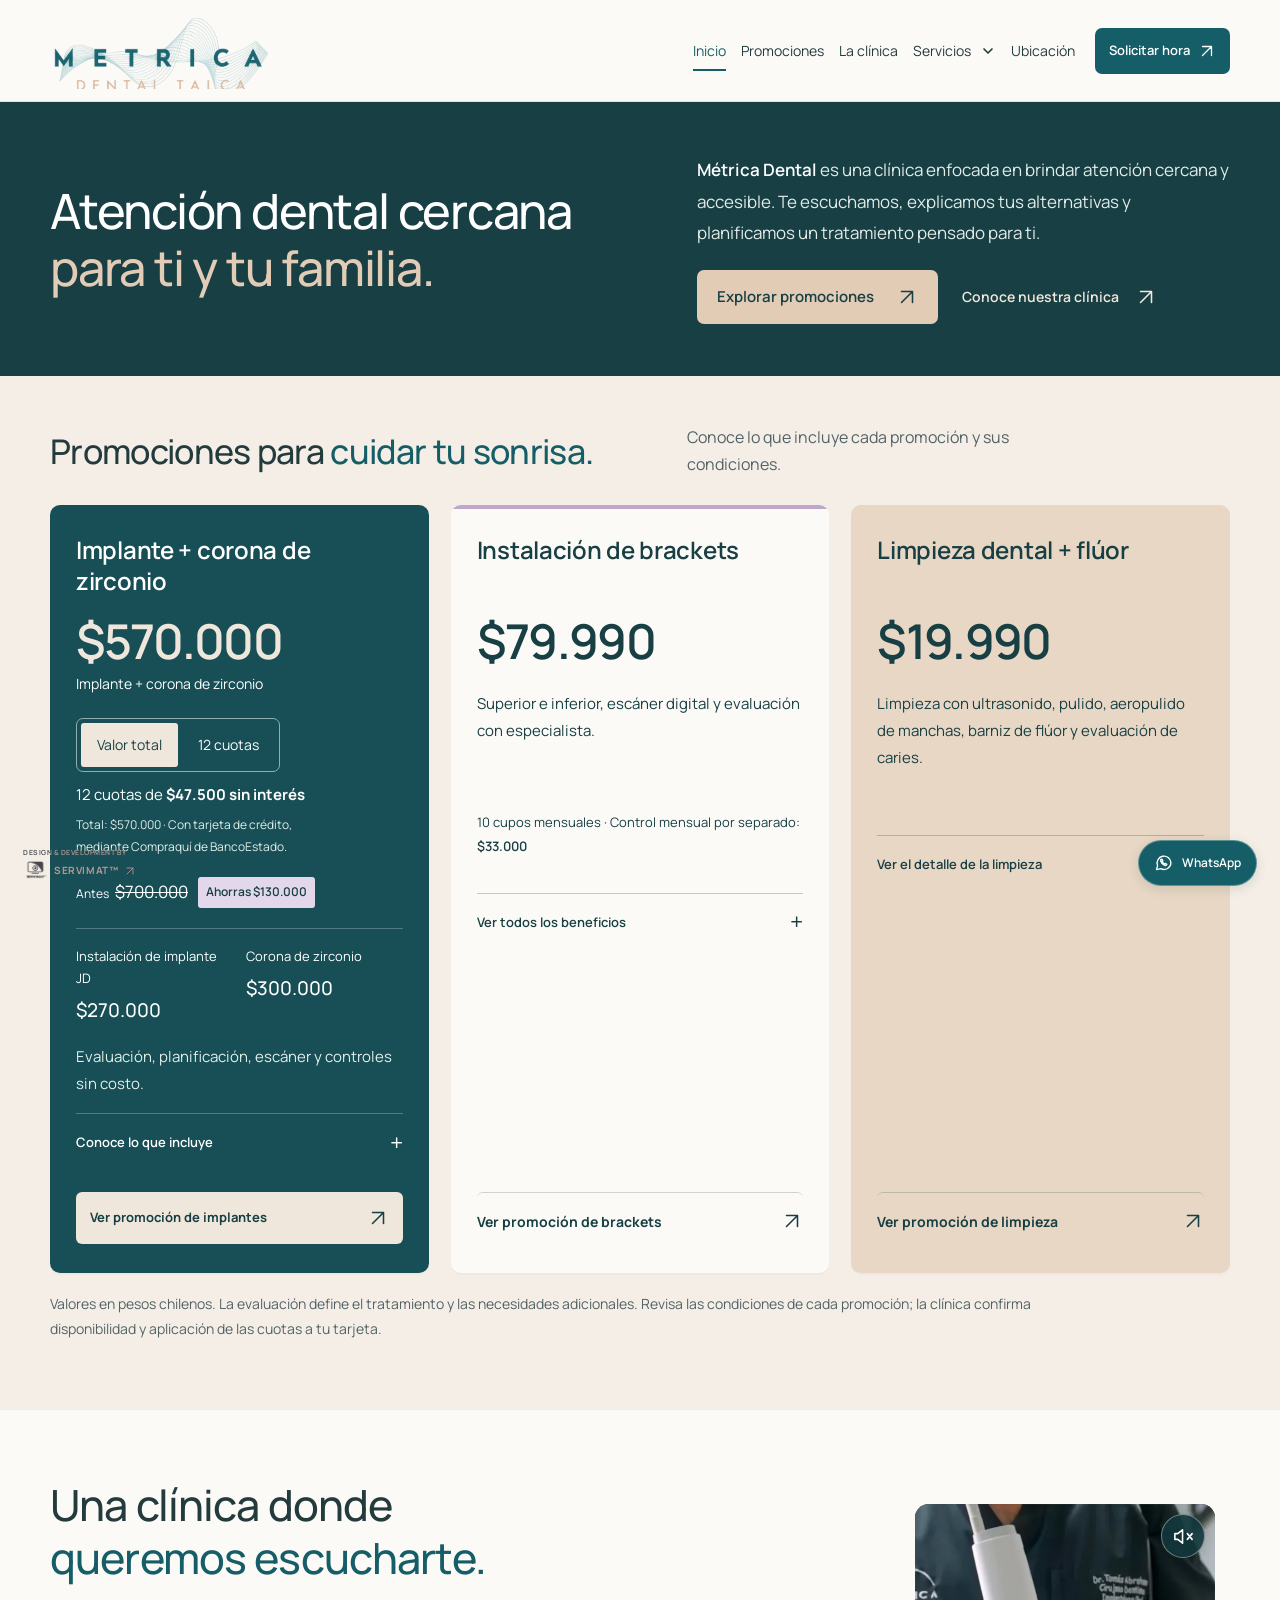
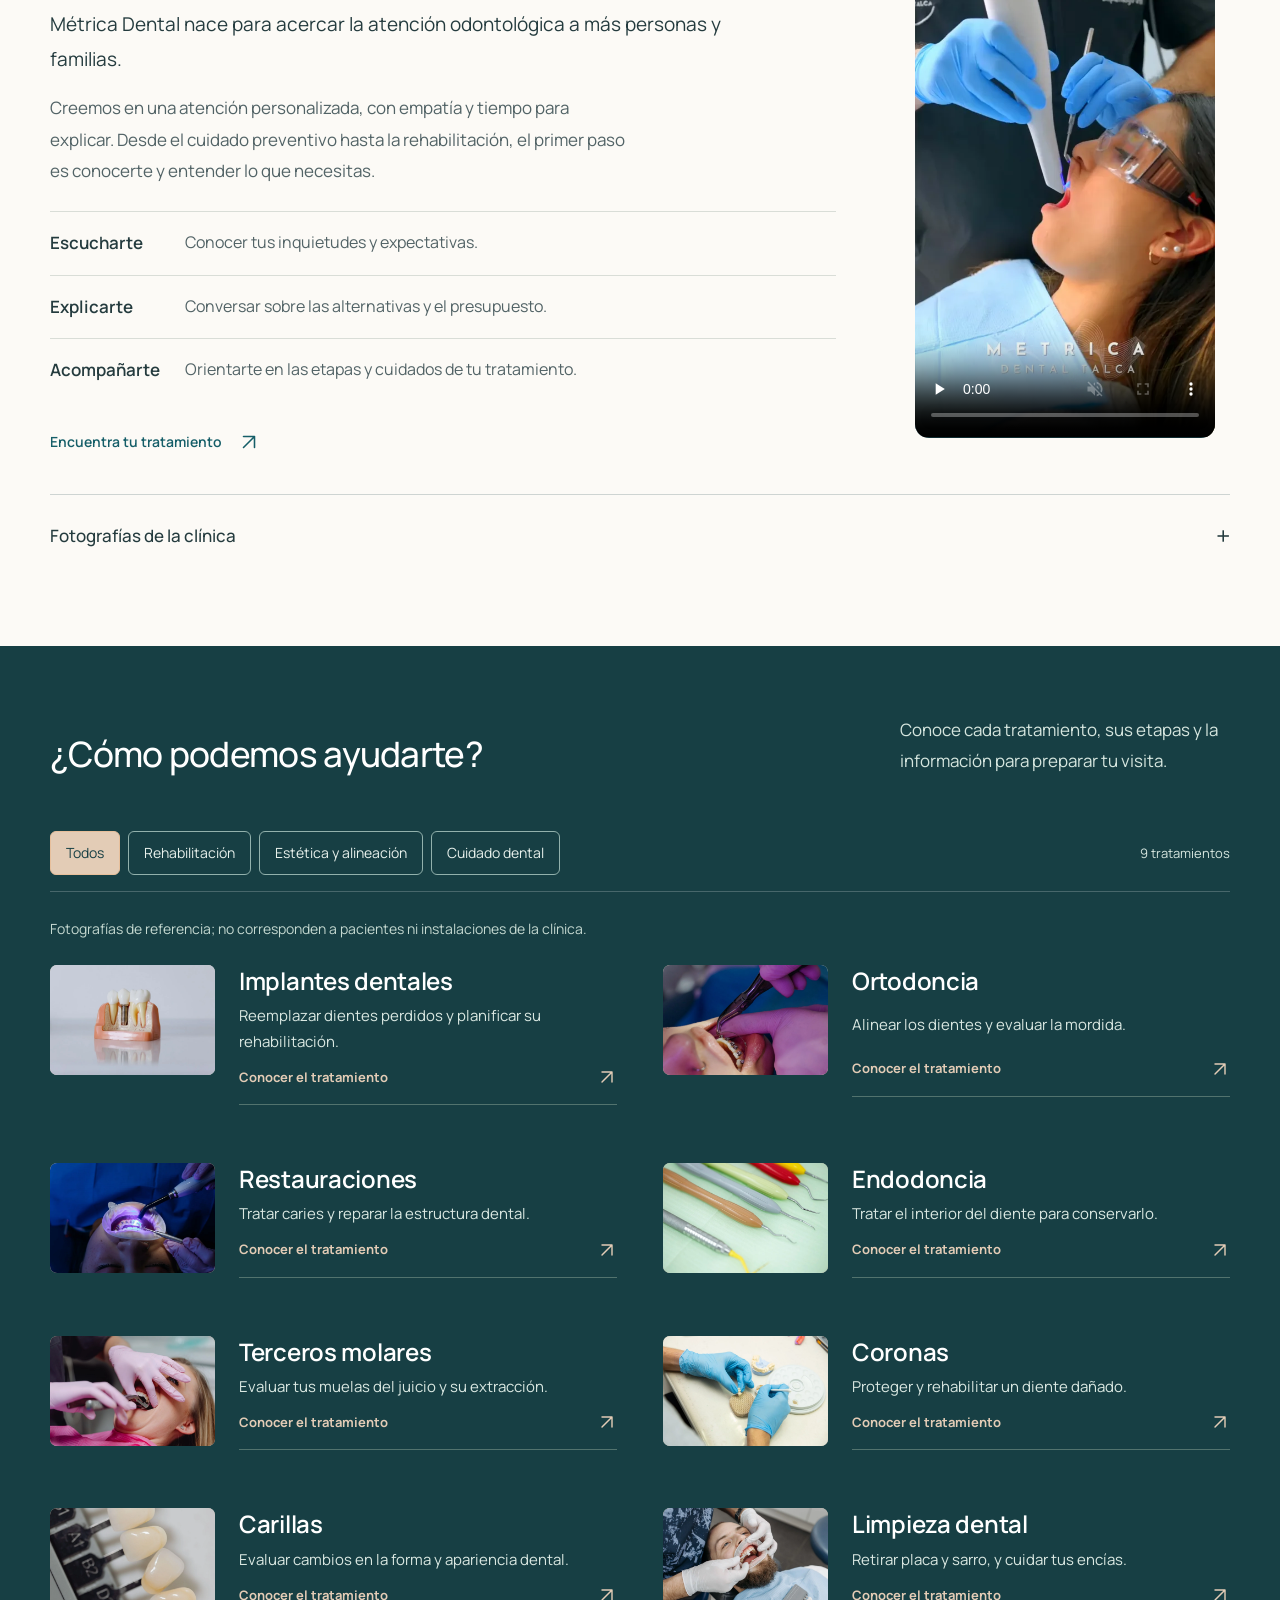
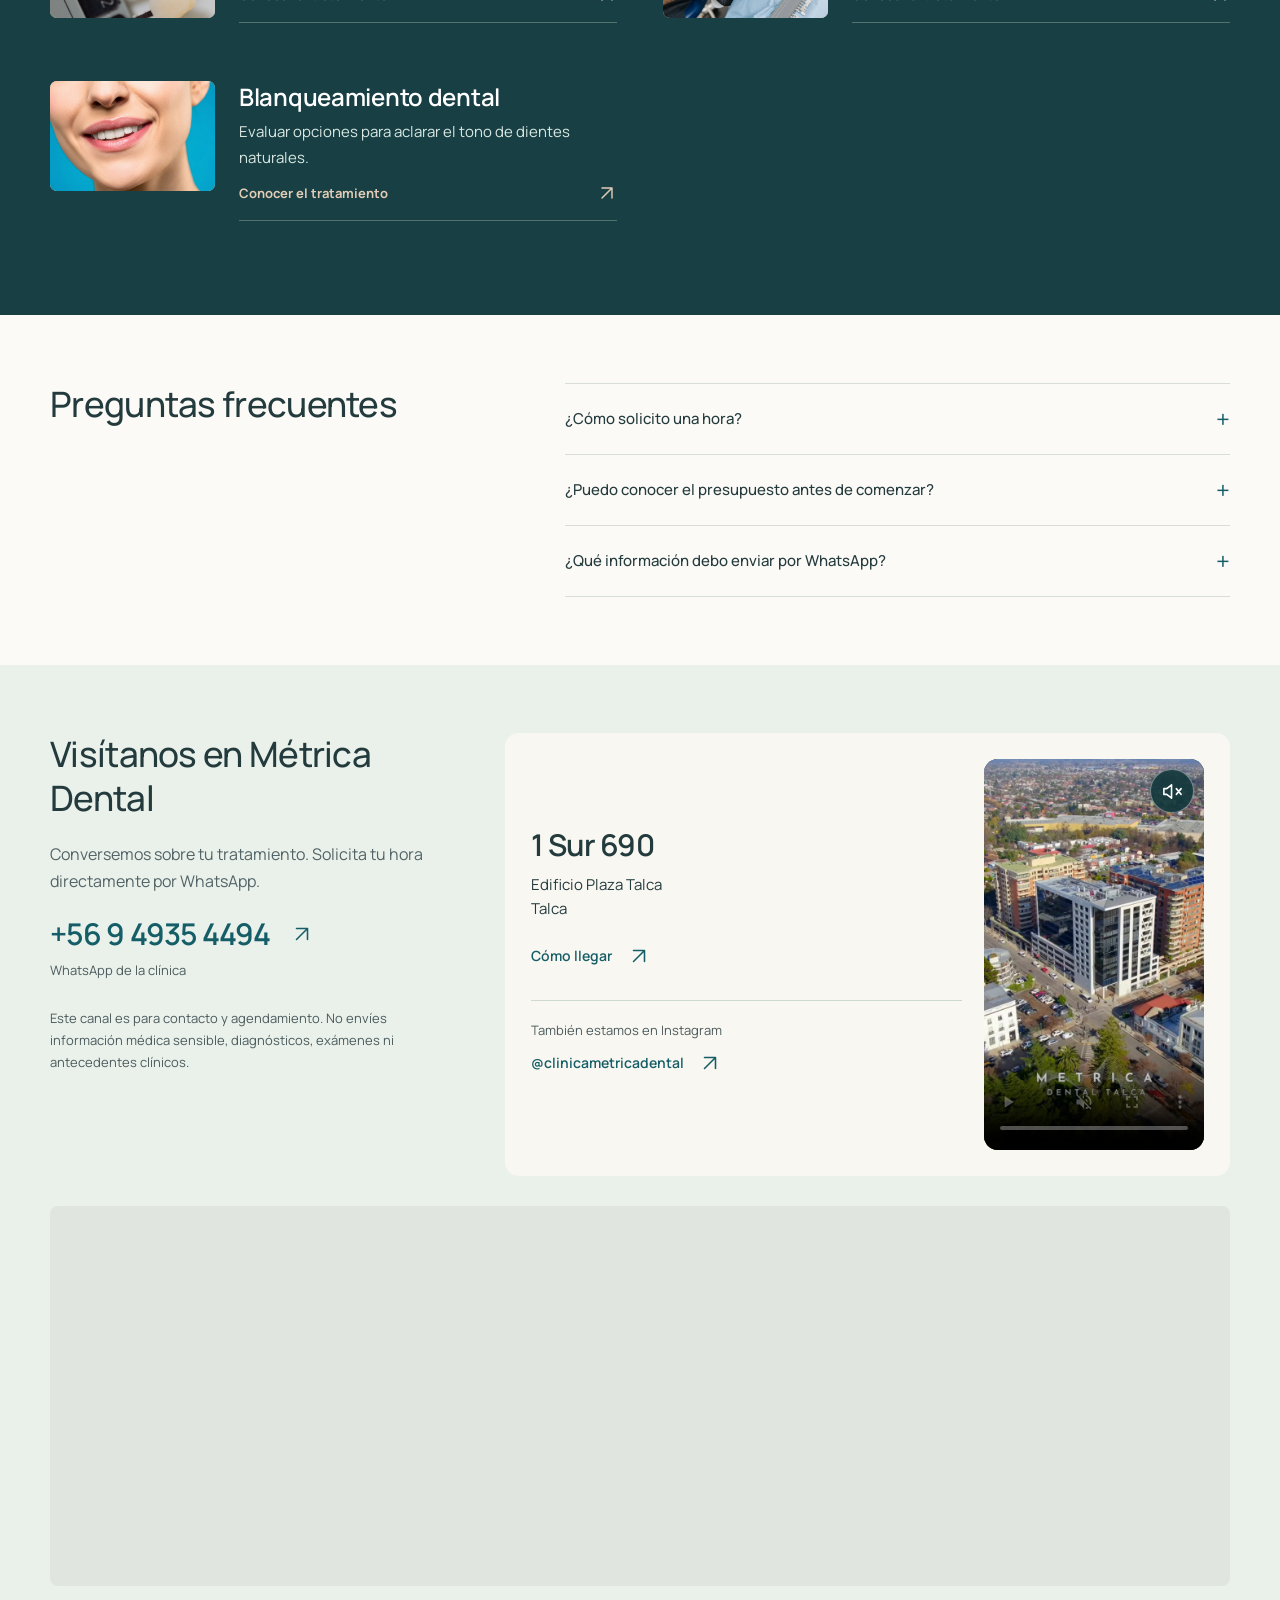
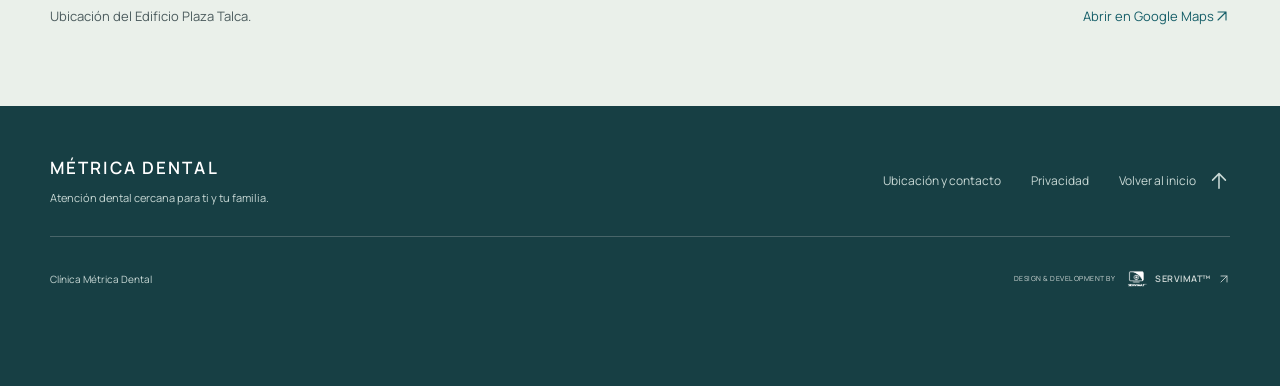
==== commit 519bbf9f: "Apply approved combined homepage improvements" ====
--- a/site/index.html
+++ b/site/index.html
@@ -19,8 +19,9 @@
   <link rel="apple-touch-icon" href="assets/apple-touch-icon.png?v=clinic-2">
   <link rel="preload" href="assets/fonts/manrope-400.woff2" as="font" type="font/woff2" crossorigin>
   <link rel="preload" href="assets/fonts/manrope-600.woff2" as="font" type="font/woff2" crossorigin>
-  <link rel="stylesheet" href="styles.css?v=00e0918980f7">
+  <link rel="stylesheet" href="styles.css?v=f7819d584c59">
   <link rel="stylesheet" href="home-colors.css?v=558451657355">
+  <link rel="stylesheet" href="home-layout.css?v=8eb7ca939282">
   <script src="script.js?v=dec614d77d04" defer></script>
   <script defer src="servimat-analytics.js?v=caead463fb84" data-measurement-id="G-Y4HKLNCCSP"></script>
   <!-- SEO BEGIN -->
@@ -219,7 +220,7 @@
   <a class="skip-link" href="#contenido">Saltar al contenido</a>
   <header class="site-header">
     <div class="header-inner wrap">
-      <a class="brand" href="#inicio" aria-label="Métrica Dental, inicio"><span class="logo-crop"><img src="assets/logo.webp" alt="Métrica Dental" width="1221" height="1129"></span></a>
+      <a class="brand" href="#inicio" aria-label="Métrica Dental, inicio"><span class="logo-crop"><img src="assets/logo.webp" alt="Métrica Dental" width="660" height="610"></span></a>
       <div class="header-actions"><a class="header-home" href="#inicio" aria-current="location">Inicio</a><button class="menu-toggle" type="button" aria-expanded="false" aria-controls="navigation"><span>Menú</span><svg viewBox="0 0 24 24" aria-hidden="true"><path d="M4 8h16M4 16h16"/></svg></button></div>
       <nav id="navigation" class="navigation" aria-label="Navegación principal">
         <a href="#inicio" aria-current="location">Inicio</a>
@@ -268,7 +269,7 @@
             <div class="home-offer-breakdown"><p>Instalación de implante JD <strong>$270.000</strong></p><p>Corona de zirconio <strong>$300.000</strong></p></div>
             <p class="home-offer-includes">Evaluación, planificación, escáner y controles sin costo.</p>
             <details class="promotion-details"><summary>Conoce lo que incluye <span aria-hidden="true">+</span></summary><div class="home-implant-preview"><img src="assets/implante-3d.webp" alt="Ilustración de un implante y su corona, entre dos dientes" width="1254" height="1254" loading="lazy"><div class="implant-credentials">
-              <div class="implant-origin"><img src="assets/jdentalcare.webp" alt="JDentalCare" width="201" height="170" loading="lazy"><div class="implant-italy"><svg class="italy-flag" viewBox="0 0 60 40" aria-hidden="true" focusable="false"><path fill="#009246" d="M0 0h20v40H0z"/><path fill="#fff" d="M20 0h20v40H20z"/><path fill="#ce2b37" d="M40 0h20v40H40z"/></svg><p><strong>Made in Italy</strong><span>Implante de origen italiano</span></p></div></div>
+              <div class="implant-origin"><img src="assets/jdentalcare.webp" alt="JDentalCare" width="320" height="271" loading="lazy"><div class="implant-italy"><svg class="italy-flag" viewBox="0 0 60 40" aria-hidden="true" focusable="false"><path fill="#009246" d="M0 0h20v40H0z"/><path fill="#fff" d="M20 0h20v40H20z"/><path fill="#ce2b37" d="M40 0h20v40H40z"/></svg><p><strong>Made in Italy</strong><span>Implante de origen italiano</span></p></div></div>
               <div class="implant-guarantee"><svg class="guarantee-seal" viewBox="0 0 48 52" aria-hidden="true" focusable="false"><path d="M24 3 42 10v14c0 11-8 20-18 25C14 44 6 35 6 24V10Z"/><path d="M24 25c-3-5-5-7-8-7a7 7 0 0 0 0 14c3 0 5-2 8-7s5-7 8-7a7 7 0 0 1 0 14c-3 0-5-2-8-7Z"/></svg><p><strong>Garantía de por vida</strong><span>Para tu implante y corona.</span></p><p class="implant-guarantee-condition">Siempre que asistas a los controles indicados, incluidos en tu tratamiento.</p></div>
             </div></div><p>Corona de zirconio con laboratorio y aditamentos.</p><p class="illustration-note">Ilustración referencial; no representa un modelo específico.</p></details>
             <a class="home-offer-link" href="/implantes#promocion">Ver promoción de implantes <svg class="icon-arrow icon-arrow-ne" viewBox="0 0 24 24" aria-hidden="true" focusable="false"><path d="M6 18 18 6M6 6h12v12"/></svg></a>
@@ -290,7 +291,7 @@
     </section>
     <section class="clinic-story section" id="clinica" aria-labelledby="about-title"><div class="wrap">
       <div class="clinic-story-grid"><div class="clinic-story-copy"><h2 id="about-title">Una clínica donde<br><span>queremos escucharte.</span></h2><p class="lead">Métrica Dental nace para acercar la atención odontológica a más personas y familias.</p><p>Creemos en una atención personalizada, con empatía y tiempo para explicar. Desde el cuidado preventivo hasta la rehabilitación, el primer paso es conocerte y entender lo que necesitas.</p><ul class="clinic-values"><li><strong>Escucharte</strong><span>Conocer tus inquietudes y expectativas.</span></li><li><strong>Explicarte</strong><span>Conversar sobre las alternativas y el presupuesto.</span></li><li><strong>Acompañarte</strong><span>Orientarte en las etapas y cuidados de tu tratamiento.</span></li></ul><a class="text-link" href="#tratamientos">Encuentra tu tratamiento <svg class="icon-arrow icon-arrow-ne" viewBox="0 0 24 24" aria-hidden="true" focusable="false"><path d="M6 18 18 6M6 6h12v12"/></svg></a></div>
-      <figure class="video-card video-portrait"><video controls muted loop playsinline preload="none" width="540" height="960" poster="assets/videos/tecnologia.webp" aria-label="Tecnología para planificar tu tratamiento"><source src="assets/videos/tecnologia.mp4" type="video/mp4">Tu navegador no puede reproducir este video. <a href="assets/videos/tecnologia.mp4">Abrir video</a></video></figure></div>
+      <figure class="video-card video-portrait"><video controls muted loop playsinline preload="none" width="540" height="960" poster="assets/videos/tecnologia.webp" aria-label="Tecnología para planificar tu tratamiento"><source src="assets/videos/tecnologia.mp4" type="video/mp4">Tu navegador no puede reproducir este video. <a href="assets/videos/tecnologia.mp4" aria-label="Abrir video: Tecnología para planificar tu tratamiento">Abrir video</a></video></figure></div>
       <details class="clinic-photo-disclosure" id="galeria"><summary>Fotografías de la clínica <span aria-hidden="true">+</span></summary><div class="clinic-photo-slots"><figure class="media-placeholder"><div class="media-placeholder-art" aria-hidden="true"><svg viewBox="0 0 48 48"><rect x="7" y="9" width="34" height="30" rx="2"/><circle cx="17" cy="19" r="3"/><path d="m8 34 10-9 7 6 7-11 9 14"/></svg></div><figcaption>Nuestros espacios<span>Fotografías en preparación</span></figcaption></figure><figure class="media-placeholder"><div class="media-placeholder-art" aria-hidden="true"><svg viewBox="0 0 48 48"><rect x="7" y="9" width="34" height="30" rx="2"/><circle cx="17" cy="19" r="3"/><path d="m8 34 10-9 7 6 7-11 9 14"/></svg></div><figcaption>Así te acompañamos<span>Fotografías en preparación</span></figcaption></figure></div></details>
     </div></section>
     <section class="services section" id="tratamientos" aria-labelledby="treatments-title"><div class="wrap"><div class="section-heading"><h2 id="treatments-title">¿Cómo podemos ayudarte?</h2><p>Conoce cada tratamiento, sus etapas y la información para preparar tu visita.</p></div><div class="service-browser" hidden><div class="service-filters" role="group" aria-label="Explorar servicios por área"><button type="button" data-service-filter="todos" aria-controls="service-grid" aria-pressed="true">Todos</button><button type="button" data-service-filter="rehabilitacion" aria-controls="service-grid" aria-pressed="false">Rehabilitación</button><button type="button" data-service-filter="estetica" aria-controls="service-grid" aria-pressed="false">Estética y alineación</button><button type="button" data-service-filter="cuidado" aria-controls="service-grid" aria-pressed="false">Cuidado dental</button></div><p class="service-count" aria-live="polite" aria-atomic="true">9 tratamientos</p></div><p class="service-photo-note">Fotografías de referencia; no corresponden a pacientes ni instalaciones de la clínica.</p><div class="service-grid" id="service-grid"><a class="service-link" href="/implantes" data-service-category="rehabilitacion"><span class="service-thumb"><img src="assets/servicios/implantes-foto.webp" alt="" width="1200" height="800" loading="lazy"></span><h3>Implantes dentales</h3><p>Reemplazar dientes perdidos y planificar su rehabilitación.</p><span class="service-more">Conocer el tratamiento <svg class="icon-arrow icon-arrow-ne" viewBox="0 0 24 24" aria-hidden="true" focusable="false"><path d="M6 18 18 6M6 6h12v12"/></svg></span></a><a class="service-link" href="/ortodoncia" data-service-category="estetica"><span class="service-thumb"><img src="assets/servicios/ortodoncia-foto.webp" alt="" width="1200" height="800" loading="lazy"></span><h3>Ortodoncia</h3><p>Alinear los dientes y evaluar la mordida.</p><span class="service-more">Conocer el tratamiento <svg class="icon-arrow icon-arrow-ne" viewBox="0 0 24 24" aria-hidden="true" focusable="false"><path d="M6 18 18 6M6 6h12v12"/></svg></span></a><a class="service-link" href="/restauraciones" data-service-category="rehabilitacion"><span class="service-thumb"><img src="assets/servicios/restauraciones-foto.webp" alt="" width="1200" height="800" loading="lazy"></span><h3>Restauraciones</h3><p>Tratar caries y reparar la estructura dental.</p><span class="service-more">Conocer el tratamiento <svg class="icon-arrow icon-arrow-ne" viewBox="0 0 24 24" aria-hidden="true" focusable="false"><path d="M6 18 18 6M6 6h12v12"/></svg></span></a><a class="service-link" href="/endodoncia" data-service-category="rehabilitacion"><span class="service-thumb"><img src="assets/servicios/endodoncia-foto.webp" alt="" width="1200" height="800" loading="lazy"></span><h3>Endodoncia</h3><p>Tratar el interior del diente para conservarlo.</p><span class="service-more">Conocer el tratamiento <svg class="icon-arrow icon-arrow-ne" viewBox="0 0 24 24" aria-hidden="true" focusable="false"><path d="M6 18 18 6M6 6h12v12"/></svg></span></a><a class="service-link" href="/terceros-molares" data-service-category="cuidado"><span class="service-thumb"><img src="assets/servicios/terceros-molares-foto.webp" alt="" width="1200" height="800" loading="lazy"></span><h3>Terceros molares</h3><p>Evaluar tus muelas del juicio y su extracción.</p><span class="service-more">Conocer el tratamiento <svg class="icon-arrow icon-arrow-ne" viewBox="0 0 24 24" aria-hidden="true" focusable="false"><path d="M6 18 18 6M6 6h12v12"/></svg></span></a><a class="service-link" href="/coronas" data-service-category="rehabilitacion"><span class="service-thumb"><img src="assets/servicios/coronas-foto.webp" alt="" width="1200" height="800" loading="lazy"></span><h3>Coronas</h3><p>Proteger y rehabilitar un diente dañado.</p><span class="service-more">Conocer el tratamiento <svg class="icon-arrow icon-arrow-ne" viewBox="0 0 24 24" aria-hidden="true" focusable="false"><path d="M6 18 18 6M6 6h12v12"/></svg></span></a><a class="service-link" href="/carillas" data-service-category="estetica"><span class="service-thumb"><img src="assets/servicios/carillas-foto.webp" alt="" width="1200" height="800" loading="lazy"></span><h3>Carillas</h3><p>Evaluar cambios en la forma y apariencia dental.</p><span class="service-more">Conocer el tratamiento <svg class="icon-arrow icon-arrow-ne" viewBox="0 0 24 24" aria-hidden="true" focusable="false"><path d="M6 18 18 6M6 6h12v12"/></svg></span></a><a class="service-link" href="/limpieza-dental" data-service-category="cuidado"><span class="service-thumb"><img src="assets/servicios/limpieza-dental-foto.webp" alt="" width="1200" height="800" loading="lazy"></span><h3>Limpieza dental</h3><p>Retirar placa y sarro, y cuidar tus encías.</p><span class="service-more">Conocer el tratamiento <svg class="icon-arrow icon-arrow-ne" viewBox="0 0 24 24" aria-hidden="true" focusable="false"><path d="M6 18 18 6M6 6h12v12"/></svg></span></a><a class="service-link" href="/blanqueamiento" data-service-category="estetica"><span class="service-thumb"><img src="assets/servicios/blanqueamiento-foto.webp" alt="" width="1200" height="800" loading="lazy"></span><h3>Blanqueamiento dental</h3><p>Evaluar opciones para aclarar el tono de dientes naturales.</p><span class="service-more">Conocer el tratamiento <svg class="icon-arrow icon-arrow-ne" viewBox="0 0 24 24" aria-hidden="true" focusable="false"><path d="M6 18 18 6M6 6h12v12"/></svg></span></a></div></div></section>
@@ -298,7 +299,7 @@
 
 <section class="faq section wrap" id="preguntas" aria-labelledby="faq-title"><h2 id="faq-title">Preguntas frecuentes</h2><div class="faq-list"><details><summary>¿Cómo solicito una hora?<span aria-hidden="true">+</span></summary><p>Escríbenos por WhatsApp. La clínica confirma contigo la disponibilidad y el horario de atención.</p></details><details><summary>¿Puedo conocer el presupuesto antes de comenzar?<span aria-hidden="true">+</span></summary><p>Sí. La evaluación permite definir el tratamiento y explicar sus valores. También puedes revisar las promociones y sus condiciones en la página de cada servicio.</p></details><details><summary>¿Qué información debo enviar por WhatsApp?<span aria-hidden="true">+</span></summary><p>Indica que deseas solicitar una hora y el tratamiento que te interesa. No envíes diagnósticos, exámenes ni antecedentes médicos en el mensaje de contacto inicial.</p></details></div></section><section class="contact section" id="contacto" aria-labelledby="contact-title"><div class="wrap">
       <div class="contact-layout"><div class="contact-copy"><h2 id="contact-title">Visítanos en Métrica Dental</h2><p>Conversemos sobre tu tratamiento. Solicita tu hora directamente por WhatsApp.</p><a class="contact-phone" href="https://wa.me/56949354494?text=Hola%2C%20quiero%20solicitar%20una%20hora%20en%20M%C3%A9trica%20Dental." target="_blank" rel="noopener noreferrer">+56 9 4935 4494 <svg class="icon-arrow icon-arrow-ne" viewBox="0 0 24 24" aria-hidden="true" focusable="false"><path d="M6 18 18 6M6 6h12v12"/></svg></a><span class="contact-channel">WhatsApp de la clínica</span><p class="privacy-note">Este canal es para contacto y agendamiento. No envíes información médica sensible, diagnósticos, exámenes ni antecedentes clínicos.</p></div>
-      <div class="location"><div class="location-content"><address>1 Sur 690<span>Edificio Plaza Talca<br>Talca</span></address><a class="text-link" href="https://maps.app.goo.gl/6zYxd3dHFrWPg6Hu7" target="_blank" rel="noopener noreferrer">Cómo llegar <svg class="icon-arrow icon-arrow-ne" viewBox="0 0 24 24" aria-hidden="true" focusable="false"><path d="M6 18 18 6M6 6h12v12"/></svg></a><div class="location-social"><span>También estamos en Instagram</span><a href="https://www.instagram.com/clinicametricadental/" target="_blank" rel="noopener noreferrer">@clinicametricadental <svg class="icon-arrow icon-arrow-ne" viewBox="0 0 24 24" aria-hidden="true" focusable="false"><path d="M6 18 18 6M6 6h12v12"/></svg></a></div></div><figure class="video-card video-portrait"><video controls muted loop playsinline preload="none" width="540" height="960" poster="assets/videos/ubicacion.webp" aria-label="Un vistazo a nuestra ubicación"><source src="assets/videos/ubicacion.mp4" type="video/mp4">Tu navegador no puede reproducir este video. <a href="assets/videos/ubicacion.mp4">Abrir video</a></video></figure></div></div>
+      <div class="location"><div class="location-content"><address>1 Sur 690<span>Edificio Plaza Talca<br>Talca</span></address><a class="text-link" href="https://maps.app.goo.gl/6zYxd3dHFrWPg6Hu7" target="_blank" rel="noopener noreferrer">Cómo llegar <svg class="icon-arrow icon-arrow-ne" viewBox="0 0 24 24" aria-hidden="true" focusable="false"><path d="M6 18 18 6M6 6h12v12"/></svg></a><div class="location-social"><span>También estamos en Instagram</span><a href="https://www.instagram.com/clinicametricadental/" target="_blank" rel="noopener noreferrer">@clinicametricadental <svg class="icon-arrow icon-arrow-ne" viewBox="0 0 24 24" aria-hidden="true" focusable="false"><path d="M6 18 18 6M6 6h12v12"/></svg></a></div></div><figure class="video-card video-portrait"><video controls muted loop playsinline preload="none" width="540" height="960" poster="assets/videos/ubicacion.webp" aria-label="Un vistazo a nuestra ubicación"><source src="assets/videos/ubicacion.mp4" type="video/mp4">Tu navegador no puede reproducir este video. <a href="assets/videos/ubicacion.mp4" aria-label="Abrir video: Un vistazo a nuestra ubicación">Abrir video</a></video></figure></div></div>
       <figure class="location-map"><iframe title="Google Maps: ubicación del Edificio Plaza Talca" src="https://www.google.com/maps/embed?pb=!1m14!1m8!1m3!1d3047.9128780047295!2d-71.6674969!3d-35.4273776!3m2!1i1024!2i768!4f13.1!3m3!1m2!1s0x9665c6a076110b65%3A0xe4911ef7ce898f44!2sEdificio%20Plaza%20Talca!5e1!3m2!1ses-419!2scl!4v1790452827429!5m2!1ses-419!2scl" width="1180" height="380" loading="lazy" referrerpolicy="strict-origin-when-cross-origin" allowfullscreen></iframe><figcaption>Ubicación del Edificio Plaza Talca. <a href="https://maps.app.goo.gl/6zYxd3dHFrWPg6Hu7" target="_blank" rel="noopener noreferrer">Abrir en Google Maps <svg class="icon-arrow icon-arrow-ne" viewBox="0 0 24 24" aria-hidden="true" focusable="false"><path d="M6 18 18 6M6 6h12v12"/></svg></a></figcaption></figure>
     </div></section>
   </main>
--- a/site/styles.css
+++ b/site/styles.css
@@ -469,6 +469,10 @@
 .implant-film figcaption { padding: 15px 18px 18px; color: #d4e0dd; font-size: 11px; }
 .implant-film :focus-visible { outline-color: var(--sand); outline-offset: -4px; }
 .implant-offer { background: var(--sand-light); }
+/* Keep the offer's secondary copy readable on the approved sand background. */
+.implant-offer .section-heading > p,
+.implant-offer .price-breakdown small,
+.implant-offer .offer-note { color: #4b5b5d; }
 .offer-layout { display: grid; gap: 27px; }
 .offer-prices { min-width: 0; }
 .offer-price-row { padding: 23px 0; border-top: 1px solid #c9bbab; }
--- a/site/home-layout.css
+++ b/site/home-layout.css
@@ -0,0 +1,503 @@
+/* Opción 04 aprobada. Se carga únicamente en la portada. */
+
+/* Lectura y espaciado */
+
+.clinic-home .clinic-intro {
+  padding-block: 36px;
+  gap: 25px;
+}
+
+.clinic-home .clinic-intro h1 {
+  font-weight: 500;
+  line-height: 1.18;
+  letter-spacing: -.025em;
+  max-width: 20ch;
+}
+
+.clinic-home .clinic-intro-copy p {
+  font-size: 17px;
+  line-height: 1.85;
+  max-width: 56ch;
+}
+
+.clinic-home .intro-links {
+  gap: 10px 24px;
+  margin-top: 21px;
+}
+
+.clinic-home .button {
+  border-radius: 7px;
+}
+
+.clinic-home .home-offer {
+  border-radius: 10px;
+}
+
+.clinic-home h2 {
+  line-height: 1.25;
+  font-weight: 500;
+  letter-spacing: -.02em;
+}
+
+.clinic-home h3 {
+  letter-spacing: -.012em;
+}
+
+.clinic-home .section-heading > p, .clinic-home .faq-list details > p {
+  line-height: 1.85;
+}
+
+.clinic-home .home-promotions-note, .clinic-home .service-photo-note {
+  font-size: 14px;
+  line-height: 1.8;
+}
+
+.clinic-home .home-offer-detail, .clinic-home .price-payment-note > span {
+  font-size: 14px;
+  line-height: 1.8;
+}
+
+.clinic-home .clinic-story-copy > p {
+  line-height: 1.85;
+}
+
+.clinic-home .faq-list summary {
+  min-height: 70px;
+  font-weight: 500;
+}
+
+.clinic-home .faq-list details > p {
+  padding-bottom: 25px;
+}
+
+.clinic-home .home-offer-link {
+  min-height: 52px;
+}
+
+@media (min-width: 600px) {
+  .clinic-home .clinic-intro {
+    padding-block: 44px;
+  }
+  .clinic-home .section {
+    padding-block: 60px;
+  }
+}
+
+@media (min-width: 900px) {
+  .clinic-home .clinic-intro {
+    gap: 60px;
+    padding-block: 52px;
+  }
+  .clinic-home .clinic-intro h1 {
+    font-size: clamp(44px, 3.8vw, 54px);
+  }
+  .clinic-home .home-promotions {
+    padding-top: 48px;
+  }
+  .clinic-home .section {
+    padding-block: 68px;
+  }
+  .clinic-home .clinic-story-grid {
+    gap: 64px;
+  }
+}
+
+@media (max-width: 599px) {
+  .clinic-home .clinic-intro h1 {
+    font-size: 38px;
+  }
+  .clinic-home .clinic-intro-copy p {
+    font-size: 16px;
+  }
+  .clinic-home .home-promotions {
+    padding-top: 35px;
+  }
+  .clinic-home .intro-links .button {
+    width: 100%;
+    max-width: 330px;
+  }
+  .clinic-home .home-promotions-note, .clinic-home .service-photo-note {
+    font-size: 13px;
+  }
+}
+
+/* Promociones */
+
+.clinic-home .home-offer {
+  border-radius: 10px;
+  padding: 26px;
+  box-shadow: 0 2px 0 #173f4408;
+}
+
+.clinic-home .home-offer-featured {
+  display: flex;
+  flex-direction: column;
+}
+
+.clinic-home .home-offer-featured > h3 {
+  order: 0;
+}
+
+.clinic-home .home-offer-featured > .price-switch {
+  order: 1;
+  display: flex;
+  flex-direction: column;
+  align-items: stretch;
+}
+
+.clinic-home .price-switch > .promotion-price {
+  order: 0;
+  margin-block: 15px 10px;
+}
+
+.clinic-home .price-switch > .price-options {
+  order: 1;
+  align-self: flex-start;
+  margin-block: 12px;
+}
+
+.clinic-home .price-switch > .price-payment-note {
+  order: 2;
+  margin-bottom: 0;
+}
+
+.clinic-home .home-offer-featured > .promotion-comparison {
+  order: 2;
+  margin-block: 20px;
+}
+
+.clinic-home .home-offer-featured > .home-offer-breakdown {
+  order: 3;
+}
+
+.clinic-home .home-offer-featured > .home-offer-includes {
+  order: 4;
+}
+
+.clinic-home .home-offer-featured > .promotion-details {
+  order: 5;
+}
+
+.clinic-home .home-offer-featured > .home-offer-link {
+  order: 6;
+  margin-top: auto;
+  max-width: none;
+}
+
+.clinic-home .home-offer-top {
+  display: block;
+  margin-bottom: 15px;
+}
+
+.clinic-home .home-offer-top .home-offer-price {
+  font-size: 45px;
+  line-height: 1.2;
+  letter-spacing: -.035em;
+  margin-top: 15px;
+  font-weight: 600;
+}
+
+.clinic-home .promotion-price > strong {
+  font-size: 53px;
+  line-height: 1.15;
+  letter-spacing: -.04em;
+}
+
+.clinic-home .home-offer-link {
+  min-height: 52px;
+  border-radius: 6px;
+  font-size: 14px;
+}
+
+.clinic-home .home-offer:not(.home-offer-featured) .home-offer-link {
+  border-top: 1px solid #173f4433;
+  padding-top: 17px;
+}
+
+.clinic-home .home-offer-includes {
+  font-size: 15px;
+  line-height: 1.8;
+}
+
+.clinic-home .home-offer-detail {
+  font-size: 13px;
+  line-height: 1.85;
+}
+
+.clinic-home .promotion-details > summary {
+  font-size: 14px;
+  min-height: 50px;
+}
+
+.clinic-home .home-offer-breakdown {
+  gap: 13px;
+  font-size: 13px;
+  line-height: 1.7;
+}
+
+.clinic-home .home-offer-breakdown strong {
+  font-size: 19px;
+  margin-top: 5px;
+}
+
+.clinic-home .home-offer-featured .price-payment-note {
+  font-size: 15px;
+}
+
+.clinic-home .price-payment-note > span {
+  font-size: 12px;
+  line-height: 1.8;
+}
+
+.clinic-home .home-offer-featured .promotion-details {
+  margin-bottom: 22px;
+}
+
+.clinic-home .home-offer:not(.home-offer-featured) {
+  display: flex;
+  flex-direction: column;
+}
+
+.clinic-home .home-offer:not(.home-offer-featured) .promotion-details {
+  margin-top: 20px;
+}
+
+@media (min-width: 1100px) {
+  .clinic-home .promotion-showcase {
+    grid-template-columns: repeat(auto-fit, minmax(min(100%, 300px), 1fr));
+    gap: 22px;
+    align-items: stretch;
+  }
+  .clinic-home .home-offer-featured {
+    grid-column: auto;
+    grid-row: auto;
+  }
+  .clinic-home .home-offer {
+    padding: 29px 26px;
+  }
+  .clinic-home .home-offer h3 {
+    font-size: 24px;
+    line-height: 1.3;
+    min-height: 64px;
+    max-width: 18ch;
+  }
+  .clinic-home .home-offer-top h3 {
+    margin-bottom: 0;
+  }
+  .clinic-home .home-offer-top .home-offer-price {
+    font-size: 48px;
+    line-height: 1.15;
+  }
+  .clinic-home .promotion-price > strong {
+    font-size: 48px;
+  }
+  .clinic-home .price-payment-note > span {
+    max-width: 33ch;
+  }
+  .clinic-home .promotion-details > summary {
+    font-size: 13px;
+  }
+  .clinic-home .home-offer:not(.home-offer-featured) .home-offer-link {
+    margin-top: auto;
+  }
+  .clinic-home .home-offer:not(.home-offer-featured) .home-offer-includes {
+    min-height: 110px;
+  }
+  .clinic-home .home-offer-top {
+    margin-bottom: 22px;
+  }
+  .clinic-home .home-offer-featured .home-offer-link {
+    font-size: 13px;
+    padding-inline: 14px;
+  }
+  .clinic-home .home-offer-featured .promotion-comparison {
+    font-size: 12px;
+    gap: 10px;
+  }
+  .clinic-home .promotion-comparison > strong {
+    font-size: 12px;
+    padding: 5px 8px;
+  }
+  .clinic-home .promotion-comparison s {
+    font-size: 17px;
+  }
+}
+
+@media (max-width: 599px) {
+  .clinic-home .home-offer {
+    padding: 24px;
+  }
+  .clinic-home .home-offer-featured .promotion-price > strong {
+    font-size: 53px;
+  }
+  .clinic-home .home-offer h3 {
+    font-size: 25px;
+  }
+  .clinic-home .home-offer-top .home-offer-price {
+    font-size: 43px;
+  }
+  .clinic-home .home-offer-featured > .promotion-comparison {
+    margin-block: 18px;
+  }
+  .clinic-home .home-offer-featured > .home-offer-link {
+    margin-top: 0;
+  }
+}
+
+/* Catálogo de tratamientos */
+
+.clinic-home .service-browser {
+  position: sticky;
+  top: var(--header-height, 95px);
+  z-index: 5;
+  background: var(--deep);
+  padding-block: 14px;
+  margin-block: 20px 24px;
+  border-bottom: 1px solid #ffffff35;
+}
+
+.clinic-home .service-filters {
+  gap: 8px;
+}
+
+.clinic-home .service-filters button {
+  min-height: 44px;
+  border-radius: 6px;
+  padding: 9px 15px;
+  font-size: 13px;
+}
+
+.clinic-home .service-grid {
+  grid-template-columns: 1fr;
+  gap: 22px;
+}
+
+.clinic-home .service-link {
+  display: grid;
+  grid-template-columns: 104px minmax(0, 1fr);
+  column-gap: 18px;
+  row-gap: 7px;
+  align-items: start;
+  padding-bottom: 22px;
+  border-bottom-color: #ffffff45;
+}
+
+.clinic-home .service-link .service-thumb {
+  grid-column: 1;
+  grid-row: 1/span 3;
+  margin: 0;
+  border-radius: 7px;
+  align-self: start;
+  aspect-ratio: 3/2;
+}
+
+.clinic-home .service-thumb img {
+  aspect-ratio: 3/2;
+  height: auto;
+  width: 100%;
+  object-fit: contain;
+}
+
+.clinic-home .service-link h3 {
+  font-size: 21px;
+  line-height: 1.3;
+  min-width: 0;
+  margin: 0;
+}
+
+.clinic-home .service-link p {
+  font-size: 14px;
+  line-height: 1.7;
+  margin: 0;
+  min-width: 0;
+}
+
+.clinic-home .service-link .service-more {
+  font-size: 12px;
+  line-height: 1.6;
+  padding-top: 5px;
+  min-height: 38px;
+  margin: 0;
+}
+
+.clinic-home .service-more .icon-arrow {
+  width: 20px;
+  height: 20px;
+}
+
+.clinic-home .service-link:hover h3 {
+  text-decoration: underline;
+  text-underline-offset: 5px;
+}
+
+.clinic-home .service-submenu {
+  border-radius: 8px;
+}
+
+.clinic-home .service-submenu a {
+  min-height: 46px;
+}
+
+@media (min-width: 700px) {
+  .clinic-home .service-grid {
+    grid-template-columns: repeat(2, minmax(0, 1fr));
+    gap: 28px 30px;
+  }
+  .clinic-home .service-link {
+    grid-template-columns: 130px minmax(0, 1fr);
+    column-gap: 22px;
+    padding-bottom: 26px;
+  }
+  .clinic-home .service-link h3 {
+    font-size: 22px;
+  }
+  .clinic-home .service-link p {
+    font-size: 15px;
+  }
+}
+
+@media (min-width: 1100px) {
+  .clinic-home .service-grid {
+    gap: 32px 46px;
+  }
+  .clinic-home .service-link {
+    grid-template-columns: 165px minmax(0, 1fr);
+    column-gap: 24px;
+  }
+  .clinic-home .service-link h3 {
+    font-size: 24px;
+  }
+  .clinic-home .service-link .service-more {
+    font-size: 13px;
+    min-height: 44px;
+  }
+  .clinic-home .service-link .service-thumb {
+    aspect-ratio: 3/2;
+  }
+  .clinic-home .service-browser {
+    padding-block: 16px;
+  }
+  .clinic-home .service-filters button {
+    font-size: 14px;
+  }
+}
+
+@media (max-width: 399px) {
+  .clinic-home .service-link {
+    grid-template-columns: 88px minmax(0, 1fr);
+    column-gap: 15px;
+  }
+  .clinic-home .service-link h3 {
+    font-size: 20px;
+  }
+  .clinic-home .service-filters button {
+    font-size: 12px;
+    padding-inline: 11px;
+  }
+}
+
+@media (prefers-reduced-motion: reduce) {
+  .clinic-home .service-link:hover .service-thumb img {
+    transform: none;
+  }
+}
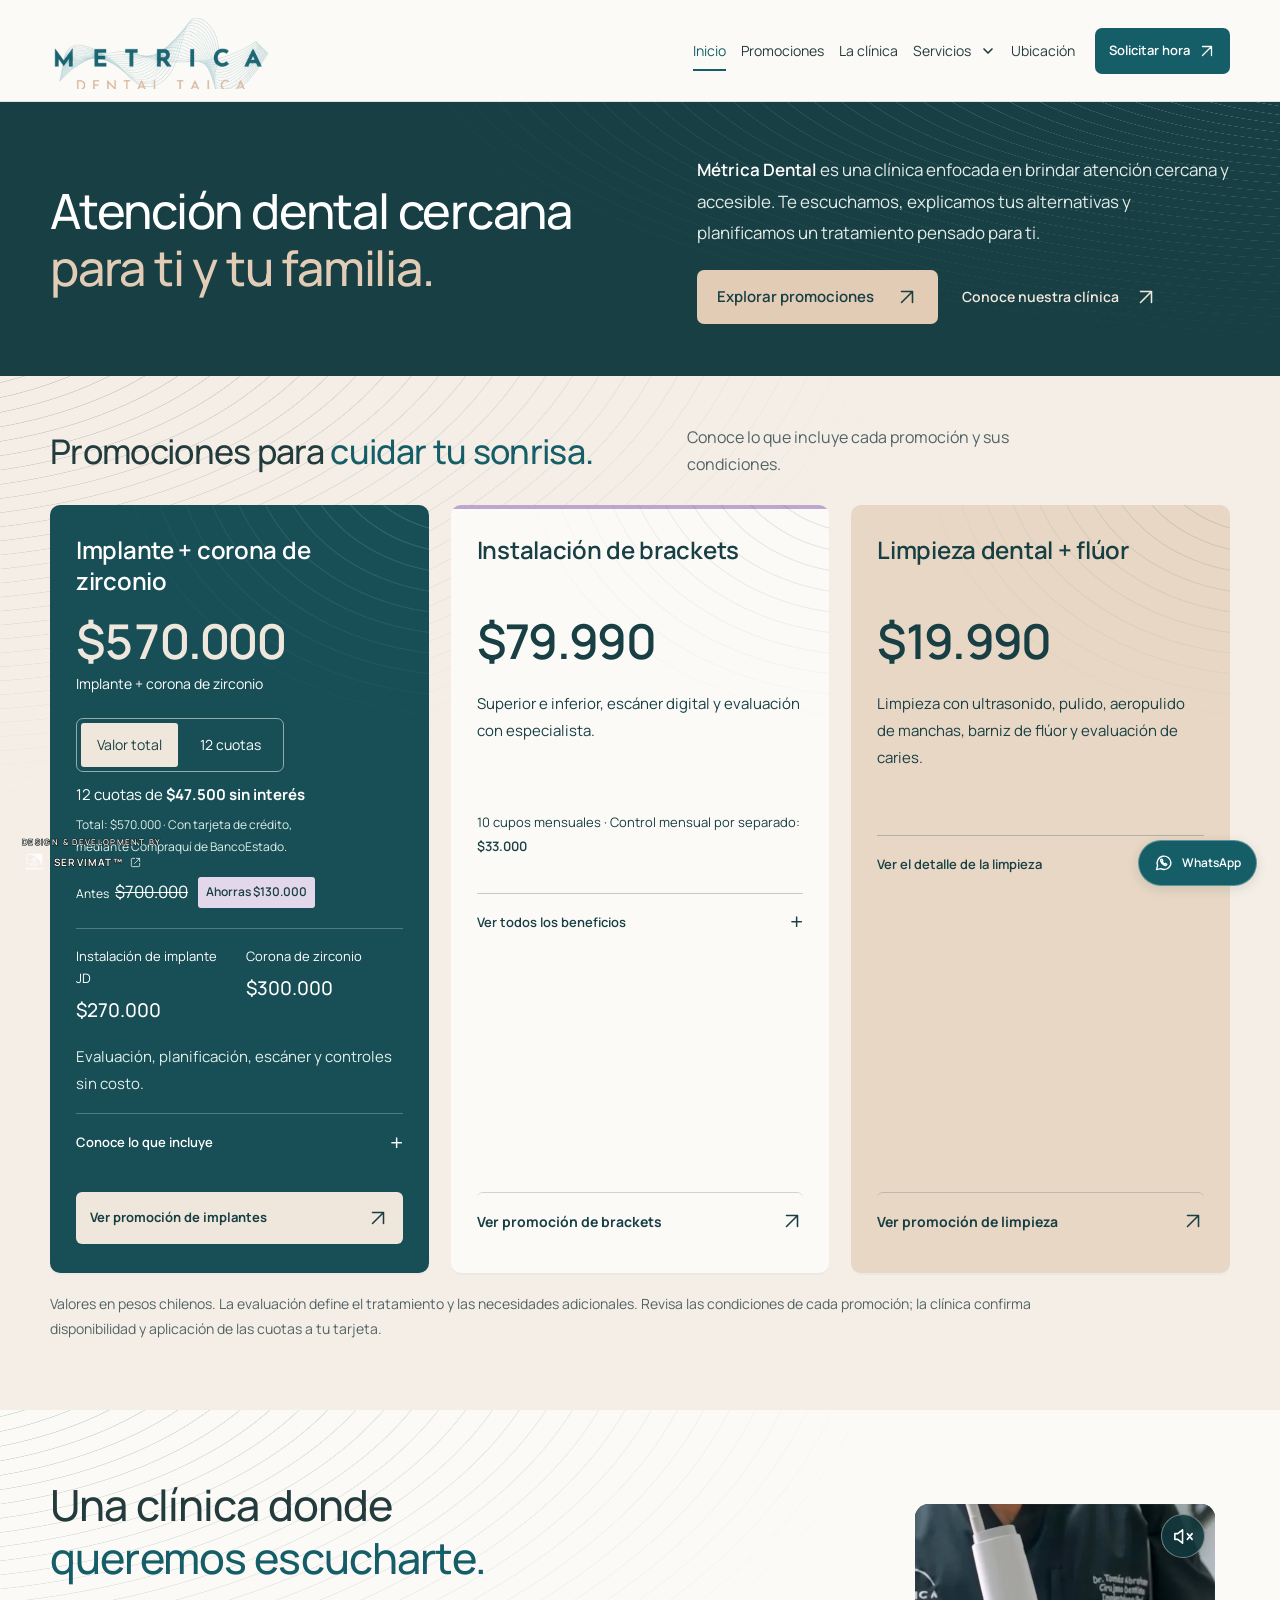
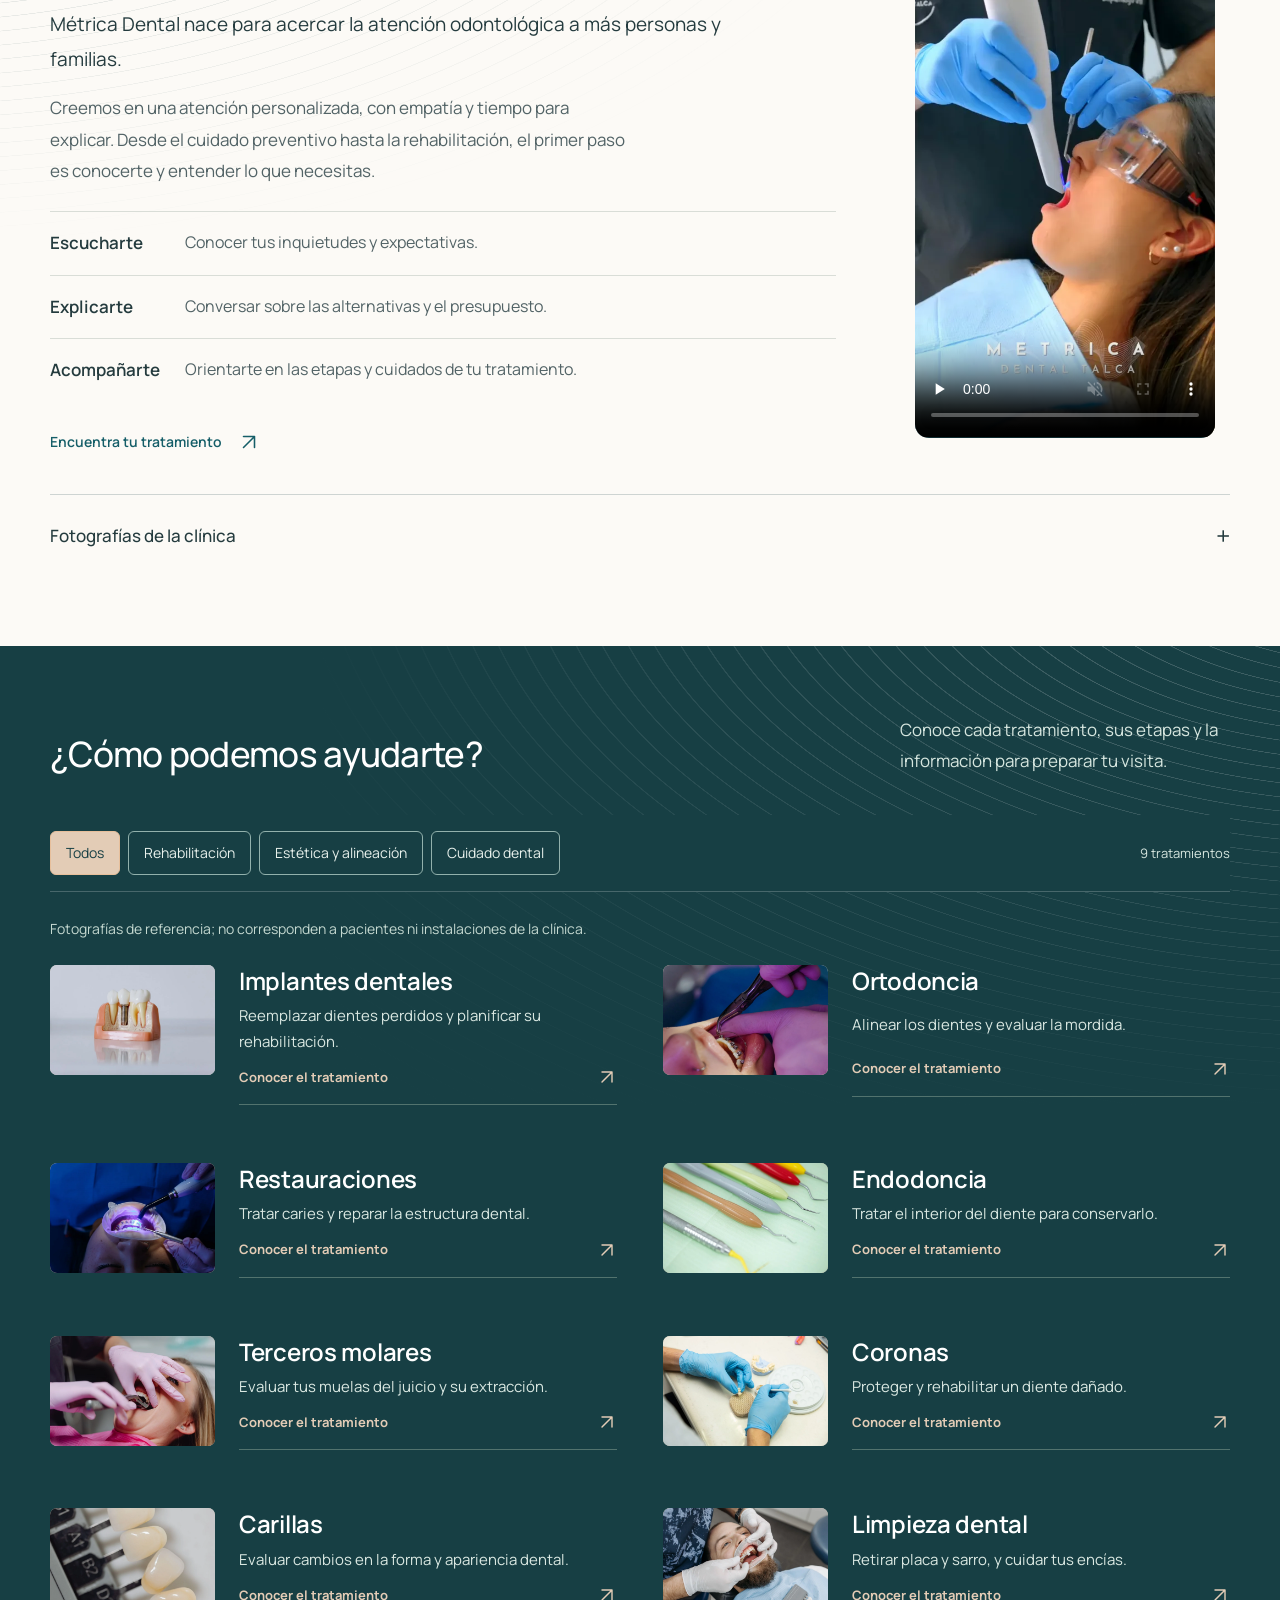
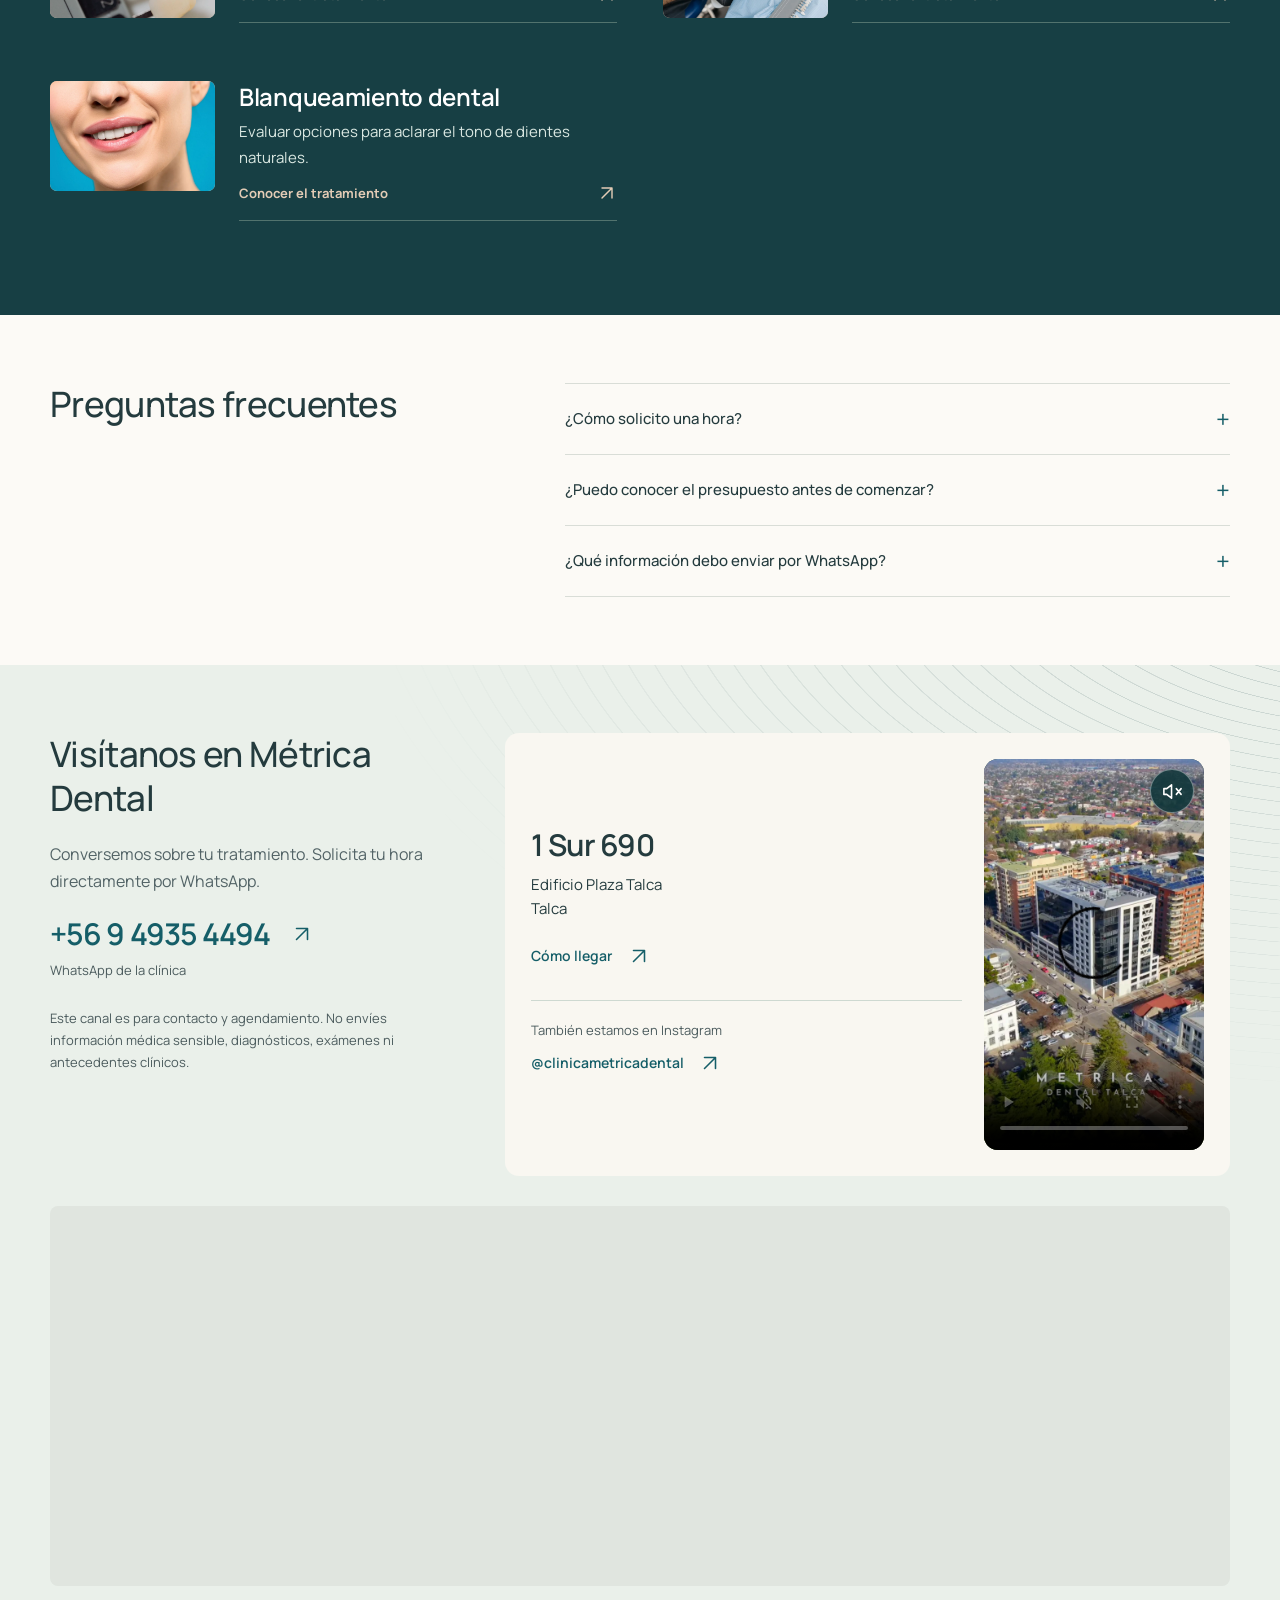
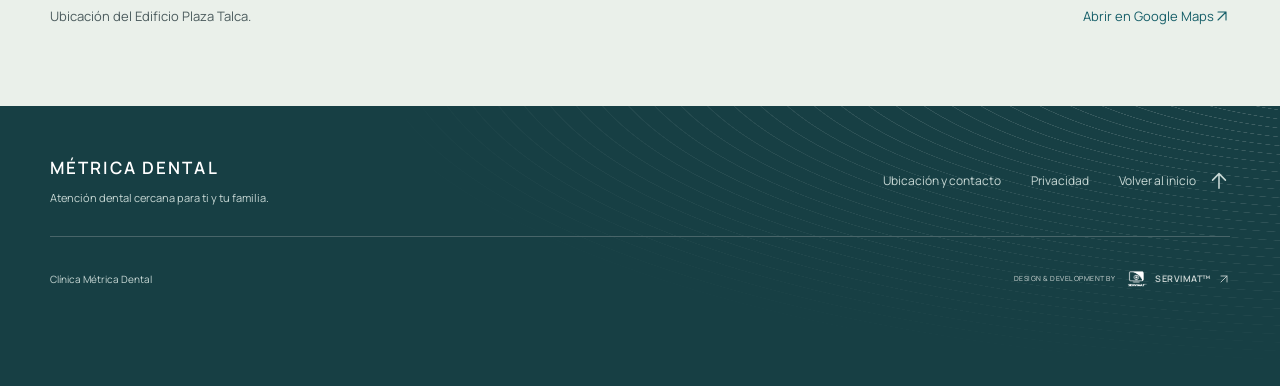
==== commit c7fd9e29: "Apply approved curve backgrounds and promotion motion" ====
--- a/site/index.html
+++ b/site/index.html
@@ -19,10 +19,10 @@
   <link rel="apple-touch-icon" href="assets/apple-touch-icon.png?v=clinic-2">
   <link rel="preload" href="assets/fonts/manrope-400.woff2" as="font" type="font/woff2" crossorigin>
   <link rel="preload" href="assets/fonts/manrope-600.woff2" as="font" type="font/woff2" crossorigin>
-  <link rel="stylesheet" href="styles.css?v=f7819d584c59">
-  <link rel="stylesheet" href="home-colors.css?v=558451657355">
+  <link rel="stylesheet" href="styles.css?v=a2c1ad1243ea">
+  <link rel="stylesheet" href="home-colors.css?v=c67568c62b19">
   <link rel="stylesheet" href="home-layout.css?v=8eb7ca939282">
-  <script src="script.js?v=dec614d77d04" defer></script>
+  <script src="script.js?v=e5ef03a46805" defer></script>
   <script defer src="servimat-analytics.js?v=caead463fb84" data-measurement-id="G-Y4HKLNCCSP"></script>
   <!-- SEO BEGIN -->
   <meta property="og:image" content="https://metricadental.cl/assets/metrica-dental-social-v1.jpg">
@@ -305,9 +305,9 @@
   </main>
   <footer class="site-footer" id="footer">
     <div class="wrap footer-top"><div><p class="footer-name">MÉTRICA DENTAL</p><p>Atención dental cercana para ti y tu familia.</p></div><a href="#contacto">Ubicación y contacto</a><a href="/privacidad">Privacidad</a><a href="#inicio">Volver al inicio <svg class="icon-arrow icon-arrow-up" viewBox="0 0 24 24" aria-hidden="true" focusable="false"><path d="M12 20V4m-7 7 7-7 7 7"/></svg></a></div>
-    <div class="wrap footer-bottom"><small>Clínica Métrica Dental</small><div class="servimat-credit-row"><span>DESIGN &amp; DEVELOPMENT BY</span><a class="servimat-credit" href="https://www.instagram.com/servimat._/" target="_blank" rel="noopener noreferrer" aria-label="Diseño y desarrollo por SERVIMAT, visitar Instagram"><img src="assets/servimat.png" alt="" width="834" height="834"><strong>SERVIMAT™</strong><svg class="icon-arrow icon-arrow-ne" viewBox="0 0 24 24" aria-hidden="true" focusable="false"><path d="M6 18 18 6M6 6h12v12"/></svg></a></div></div>
+    <div class="wrap footer-bottom"><small>Clínica Métrica Dental</small><div class="servimat-credit-row"><span>DESIGN &amp; DEVELOPMENT BY</span><a class="servimat-credit" href="https://somosservimat.cl/" target="_blank" rel="noopener noreferrer" aria-label="Diseño y desarrollo por SERVIMAT (abre otra pestaña)"><img src="assets/servimat.png" alt="" width="834" height="834"><strong>SERVIMAT™</strong><svg class="icon-arrow icon-arrow-ne" viewBox="0 0 24 24" aria-hidden="true" focusable="false"><path d="M6 18 18 6M6 6h12v12"/></svg></a></div></div>
   </footer>
-  <a class="servimat-watermark" href="https://www.instagram.com/servimat._/" target="_blank" rel="noopener noreferrer" aria-label="Diseño y desarrollo por SERVIMAT, visitar Instagram"><span class="servimat-label">DESIGN &amp; DEVELOPMENT BY</span><span class="servimat-brand"><img src="assets/servimat.png" alt="" width="834" height="834"><strong>SERVIMAT™</strong><svg class="icon-arrow icon-arrow-ne" viewBox="0 0 24 24" aria-hidden="true" focusable="false"><path d="M6 18 18 6M6 6h12v12"/></svg></span></a>
+  <a class="servimat-watermark" href="https://somosservimat.cl/" target="_blank" rel="noopener noreferrer" aria-label="Diseño y desarrollo por SERVIMAT (abre otra pestaña)"><span class="servimat-watermark-label">DESIGN &amp; DEVELOPMENT BY</span><span class="servimat-brand"><img src="assets/servimat.png" alt="" width="834" height="834"><strong>SERVIMAT™</strong><svg class="icon-arrow icon-arrow-ne" viewBox="0 0 24 24" aria-hidden="true" focusable="false"><path d="M14 3h7v7m0-7L10 14M10 3H5a2 2 0 0 0-2 2v14a2 2 0 0 0 2 2h14a2 2 0 0 0 2-2v-5"/></svg></span></a>
   <a class="whatsapp-float" href="https://wa.me/56949354494?text=Hola%2C%20quiero%20solicitar%20una%20hora%20en%20M%C3%A9trica%20Dental." target="_blank" rel="noopener noreferrer" aria-label="Contactar por WhatsApp (abre otra pestaña)"><svg viewBox="0 0 24 24" aria-hidden="true"><path d="M20.3 11.5a8.3 8.3 0 0 1-12.2 7.3L3 20l1.3-4.9a8.3 8.3 0 1 1 16-3.6Z"/><path d="M8.1 7.7c-.8 2.4 2.4 6.8 5.4 7.3.8.1 1.5-.3 1.9-1.4l-2-1.1-.9.8a7.2 7.2 0 0 1-2.6-3l.6-.9-1-2Z"/></svg><span>WhatsApp</span></a>
 
 </body>
--- a/site/styles.css
+++ b/site/styles.css
@@ -14,6 +14,8 @@
   --muted: #58676a;
   --line: #d8dfdb;
   --font: Manrope, 'Segoe UI', Arial, sans-serif;
+  --curves-on-dark: repeating-radial-gradient(ellipse at 111% -28%, transparent 0 16px, #ffffff2b 16.5px 17.5px, transparent 18px 25px);
+  --curves-on-light: repeating-radial-gradient(ellipse at 111% -28%, transparent 0 16px, #173f4426 16.5px 17.5px, transparent 18px 25px);
 }
 * { box-sizing: border-box; }
 html { scroll-behavior: smooth; scroll-padding-top: 106px; }
@@ -174,15 +176,64 @@
 .servimat-credit strong { font-size: 9px; font-weight: 600; letter-spacing: .06em; }
 .servimat-credit > span { font-size: 12px; }
 
-/* White artwork reverses against light sections without a background panel. */
-.servimat-watermark { position: fixed; z-index: 60; left: max(15px, env(safe-area-inset-left, 0px)); right: auto; bottom: calc(13px + env(safe-area-inset-bottom, 0px)); display: flex; flex-direction: column; justify-content: center; width: max-content; max-width: 138px; min-height: 44px; color: #fff; mix-blend-mode: difference; opacity: .76; transition: opacity .18s ease, visibility .18s ease; }
-.servimat-label { font-size: 6px; font-weight: 600; letter-spacing: .075em; white-space: nowrap; }
-.servimat-brand { display: flex; align-items: center; gap: 6px; }
-.servimat-brand img { width: 22px; height: 22px; object-fit: contain; }
-.servimat-brand strong { font-size: 9px; letter-spacing: .06em; font-weight: 700; }
-.servimat-brand > span { font-size: 12px; }
+/* The floating credit uses the same transparent lockup as Trueno. */
+.servimat-watermark {
+  position: fixed;
+  z-index: 60;
+  left: calc(22px + env(safe-area-inset-left, 0px));
+  bottom: calc(22px + env(safe-area-inset-bottom, 0px));
+  display: flex;
+  flex-direction: column;
+  align-items: flex-start;
+  justify-content: center;
+  gap: 4px;
+  max-width: calc(100vw - 120px);
+  min-width: 44px;
+  min-height: 44px;
+  color: #171a18;
+  transition: opacity .28s ease, color .24s ease, visibility .28s ease;
+}
+.servimat-watermark-label {
+  font-size: 8px;
+  font-weight: 500;
+  line-height: 1;
+  letter-spacing: .17em;
+  white-space: nowrap;
+}
+.servimat-brand { display: flex; align-items: center; gap: 7px; }
+.servimat-brand img {
+  width: auto;
+  height: 25px;
+  flex: none;
+  object-fit: contain;
+  filter: brightness(0);
+  opacity: .88;
+  transition: opacity .24s ease, transform .24s ease;
+}
+.servimat-brand strong { font-size: 10px; line-height: 1; letter-spacing: .12em; font-weight: 600; white-space: nowrap; }
+.servimat-watermark.is-on-dark { color: white; }
+.servimat-watermark.is-on-dark img { filter: brightness(0) invert(1); }
+.servimat-watermark.is-on-dark:focus-visible { outline-color: #e9bf94; }
+.servimat-watermark.is-on-mixed :is(.servimat-watermark-label, strong) {
+  -webkit-text-stroke: 1.2px #171a18;
+  paint-order: stroke fill;
+}
+@media (max-width: 700px) {
+  .servimat-watermark {
+    left: calc(15px + env(safe-area-inset-left, 0px));
+    bottom: calc(15px + env(safe-area-inset-bottom, 0px));
+    gap: 3px;
+    max-width: calc(100vw - 104px);
+  }
+  .servimat-watermark-label { font-size: 7px; letter-spacing: .14em; }
+  .servimat-brand img { height: 21px; }
+}
 .servimat-watermark.is-hidden { opacity: 0; visibility: hidden; pointer-events: none; }
 html:not(.js) .servimat-watermark { display: none; }
+@media (hover: hover) and (pointer: fine) and (prefers-reduced-motion: no-preference) {
+  .servimat-watermark:is(:hover, :focus-visible) img { opacity: 1; transform: translateY(-1px); }
+  .servimat-watermark:is(:hover, :focus-visible) .icon-arrow { transform: translate(2px, -2px); }
+}
 .whatsapp-float { position: fixed; z-index: 50; right: max(15px, env(safe-area-inset-right, 0px)); bottom: calc(14px + env(safe-area-inset-bottom, 0px)); display: flex; align-items: center; gap: 8px; min-height: 46px; padding: 11px 15px; color: white; background: var(--teal); border: 1px solid #ffffff50; border-radius: 30px; box-shadow: 0 3px 12px #132f331f; font-size: 11px; font-weight: 600; }
 .whatsapp-float svg { width: 20px; height: 20px; }
 .legal { max-width: 760px; padding-block: 45px 70px; }
@@ -198,7 +249,7 @@
   .text-link:hover, .navigation > a:not(.button):hover, .location-social a:hover, .contact-phone:hover, .footer-top > a:hover { text-decoration: underline; text-underline-offset: 5px; }
   .treatment:not(.treatment-highlight):hover h3, .quick-links a:hover { color: var(--teal); }
   .treatment-highlight:hover { background: var(--deep); }
-  .servimat-watermark:hover, .servimat-credit:hover { opacity: 1; }
+  .servimat-credit:hover { text-decoration: underline; text-underline-offset: 3px; }
 }
 @media (min-width: 600px) {
   .wrap { width: min(1180px, calc(100% - 64px)); }
@@ -226,10 +277,6 @@
   .footer-top { align-items: center; gap: 30px; }
   .footer-top > div { flex: 1; }
   .footer-bottom { flex-direction: row; justify-content: space-between; align-items: center; }
-  .servimat-watermark { left: 23px; max-width: 160px; }
-  .servimat-label { font-size: 7px; }
-  .servimat-brand img { width: 25px; height: 25px; }
-  .servimat-brand strong { font-size: 10px; }
   .whatsapp-float { right: 23px; font-size: 12px; }
 }
 @media (min-width: 900px) {
@@ -717,17 +764,58 @@
 .promotion-comparison { display: flex; align-items: center; flex-wrap: wrap; gap: 10px 18px; margin-top: 20px; font-size: 14px; }
 .promotion-comparison s { text-decoration-thickness: 1px; font-size: 20px; margin-left: 4px; }
 .promotion-comparison > strong { background: var(--lilac); color: var(--deep); padding: 5px 11px; border-radius: 3px; font-size: 13px; font-weight: 600; }
-.price-options { display: flex; gap: 4px; padding: 4px; margin-top: 20px; border: 1px solid #173f4440; border-radius: 5px; width: max-content; max-width: 100%; }
+.price-options {
+  --price-option-gap: 4px;
+  --price-option-fill: var(--deep);
+  --price-option-ink: white;
+  position: relative;
+  display: grid;
+  grid-template-columns: repeat(2, minmax(0, 1fr));
+  gap: var(--price-option-gap);
+  padding: var(--price-option-gap);
+  margin-top: 20px;
+  border: 1px solid #173f4440;
+  border-radius: 7px;
+  width: max-content;
+  max-width: 100%;
+}
 .price-options[hidden] { display: none; }
-.price-options button { min-height: 44px; padding: 9px 16px; border: 0; background: transparent; border-radius: 3px; font-size: 13px; cursor: pointer; }
-.price-options button[aria-pressed="true"] { background: var(--deep); color: white; }
+.price-options::before {
+  content: '';
+  position: absolute;
+  inset-block: var(--price-option-gap);
+  inset-inline-start: var(--price-option-gap);
+  inline-size: calc((100% - 3 * var(--price-option-gap)) / 2);
+  border-radius: 3px;
+  background: var(--price-option-fill);
+  pointer-events: none;
+  transform: translateX(0);
+  transition: transform .22s ease-in-out;
+}
+.price-options[data-selection="installments"]::before { transform: translateX(calc(100% + var(--price-option-gap))); }
+.price-options button {
+  position: relative;
+  min-height: 44px;
+  padding: 9px 16px;
+  border: 0;
+  background: transparent;
+  border-radius: 3px;
+  font-size: 13px;
+  cursor: pointer;
+  transition: color .11s step-end;
+}
+.price-options button[aria-pressed="true"] { color: var(--price-option-ink); }
 .promotion-price { margin-block: 15px 16px; }
 .promotion-price > strong { display: block; font-size: clamp(46px, 13vw, 64px); letter-spacing: -.06em; line-height: 1.2; font-weight: 600; }
+.promotion-price > [data-price-amount] { font-variant-numeric: tabular-nums; }
 .promotion-price > span { display: block; margin-top: 4px; font-size: 12px; }
 .price-payment-note { font-size: 14px; line-height: 1.5; margin-bottom: 20px; }
 .price-payment-note > span { display: block; font-size: 11px; line-height: 1.6; margin-top: 8px; }
 .home-offer-featured .price-options { border-color: #ffffff66; }
-.home-offer-featured .price-options button[aria-pressed="true"] { background: var(--sand-light); color: var(--deep); }
+.home-offer-featured .price-options, .implant-price-panel .price-options {
+  --price-option-fill: var(--sand-light);
+  --price-option-ink: var(--deep);
+}
 .home-offer-featured .promotion-price > strong { color: var(--sand-light); }
 .home-offer-featured .price-payment-note > span { color: #e0eeea; }
 .promotion-details { border-top: 1px solid #173f4440; margin-top: 16px; padding-block: 3px; }
@@ -841,7 +929,8 @@
 html { scroll-padding-top: 120px; }
 body { font-size: 16px; }
 .icon-arrow { display: inline-block; width: 22px; height: 22px; vertical-align: middle; flex: 0 0 auto; stroke-width: 1.7; transition: transform .2s ease; }
-.servimat-brand .icon-arrow, .servimat-credit .icon-arrow { width: 12px; height: 12px; }
+.servimat-credit .icon-arrow { width: 12px; height: 12px; }
+.servimat-watermark .icon-arrow { width: 11px; height: 11px; stroke-width: 1.6; }
 .location-map .icon-arrow { width: 16px; height: 16px; }
 .site-header { background: #f8f1e7; border-bottom-color: #cfbda8; }
 .logo-crop { --logo-width: clamp(166px, 48vw, 190px); width: var(--logo-width); height: calc(var(--logo-width) * .352); }
@@ -900,6 +989,59 @@
 
 /* Image-led service catalogue with accessible area filters. */
 .services { background: #113f46; color: #fff; }
+.clinic-home .services, .treatment-page .service-intro {
+  background-image:
+    linear-gradient(90deg, var(--deep), transparent 78%),
+    linear-gradient(0deg, var(--deep), transparent 76%),
+    var(--curves-on-dark);
+  background-position: right top;
+  background-size: min(100%, 960px) clamp(260px, 40vw, 460px);
+  background-repeat: no-repeat;
+}
+
+/* The curves sit behind the content and fade into each section's own colour. */
+:where(
+  .clinic-intro-band, .home-promotions, .home-offer, .clinic-story, .contact, .site-footer,
+  .service-promotion, .promotion-card, .service-invitation, .implant-offer, .implant-price-panel,
+  .finance-section, .implant-cases
+) {
+  --surface-curves: var(--curves-on-dark);
+  position: relative;
+  isolation: isolate;
+}
+:where(
+  .home-promotions, .home-offer:not(.home-offer-featured), .clinic-story, .contact, .service-promotion,
+  .promotion-card, .service-invitation, .implant-offer, .implant-cases
+) { --surface-curves: var(--curves-on-light); }
+:where(
+  .clinic-intro-band, .home-promotions, .home-offer, .clinic-story, .contact, .site-footer,
+  .service-promotion, .promotion-card, .service-invitation, .implant-offer, .implant-price-panel,
+  .finance-section, .implant-cases
+)::before {
+  content: '';
+  position: absolute;
+  z-index: -1;
+  top: 0;
+  right: 0;
+  width: min(100%, 960px);
+  height: min(100%, clamp(260px, 40vw, 460px));
+  border-radius: inherit;
+  background-image: var(--surface-curves);
+  -webkit-mask-image: radial-gradient(ellipse 100% 100% at right top, #000 8%, transparent 94%);
+  mask-image: radial-gradient(ellipse 100% 100% at right top, #000 8%, transparent 94%);
+  pointer-events: none;
+}
+:where(.home-promotions, .clinic-story, .service-promotion, .finance-section)::before {
+  right: auto;
+  left: 0;
+  transform: scaleX(-1);
+}
+:where(.home-offer, .promotion-card, .implant-price-panel)::before {
+  width: min(100%, 340px);
+  height: min(100%, 240px);
+  opacity: .68;
+}
+
 .services .section-heading > p { color: #d6e6df; }
 .service-browser { display: flex; align-items: center; justify-content: space-between; flex-wrap: wrap; gap: 12px; margin-bottom: 18px; }
 .service-filters { display: flex; flex-wrap: wrap; gap: 8px; }
@@ -1054,8 +1196,6 @@
 .home-offer-featured .home-offer-link { border-radius: 7px; }
 .home-offer-featured .promotion-price { margin-block: 24px; }
 .promotion-details > summary { min-height: 48px; }
-.price-options { border-radius: 7px; overflow: hidden; }
-.price-options button { transition: background .16s ease, color .16s ease; }
 
 /* Compact clips use their intrinsic ratio, without cropped frames or side bars. */
 .video-card { min-width: 0; width: min(100%, 230px); overflow: hidden; border-radius: 14px; background: transparent; justify-self: center; }
--- a/site/home-colors.css
+++ b/site/home-colors.css
@@ -27,12 +27,11 @@
 .clinic-home .home-offer-sand { background: #e7d7c4; }
 .clinic-home .promotion-comparison > strong { background: #e3d8eb; color: #173f44; }
 .clinic-home .home-offer-featured .price-options { border-color: #8faeb1; }
-.clinic-home .home-offer-featured .price-options button[aria-pressed="true"] { background: #f0e7dc; }
 .clinic-home .home-offer-featured .promotion-price > strong { color: #f0e7dc; }
 .clinic-home .home-offer-featured .home-offer-link { background: #f0e7dc; }
 .clinic-home .home-promotions-note { color: #526366; }
 .clinic-home .clinic-story { background: #fcfaf6; }
-.clinic-home .services { background: #173f44; }
+.clinic-home .services { background-color: #173f44; }
 .clinic-home .service-filters button[aria-pressed="true"] { background: #e3ccb6; }
 .clinic-home .service-link .service-more { color: #e3ccb6; }
 .clinic-home .clinical-cases { background: #f0ecef; }
